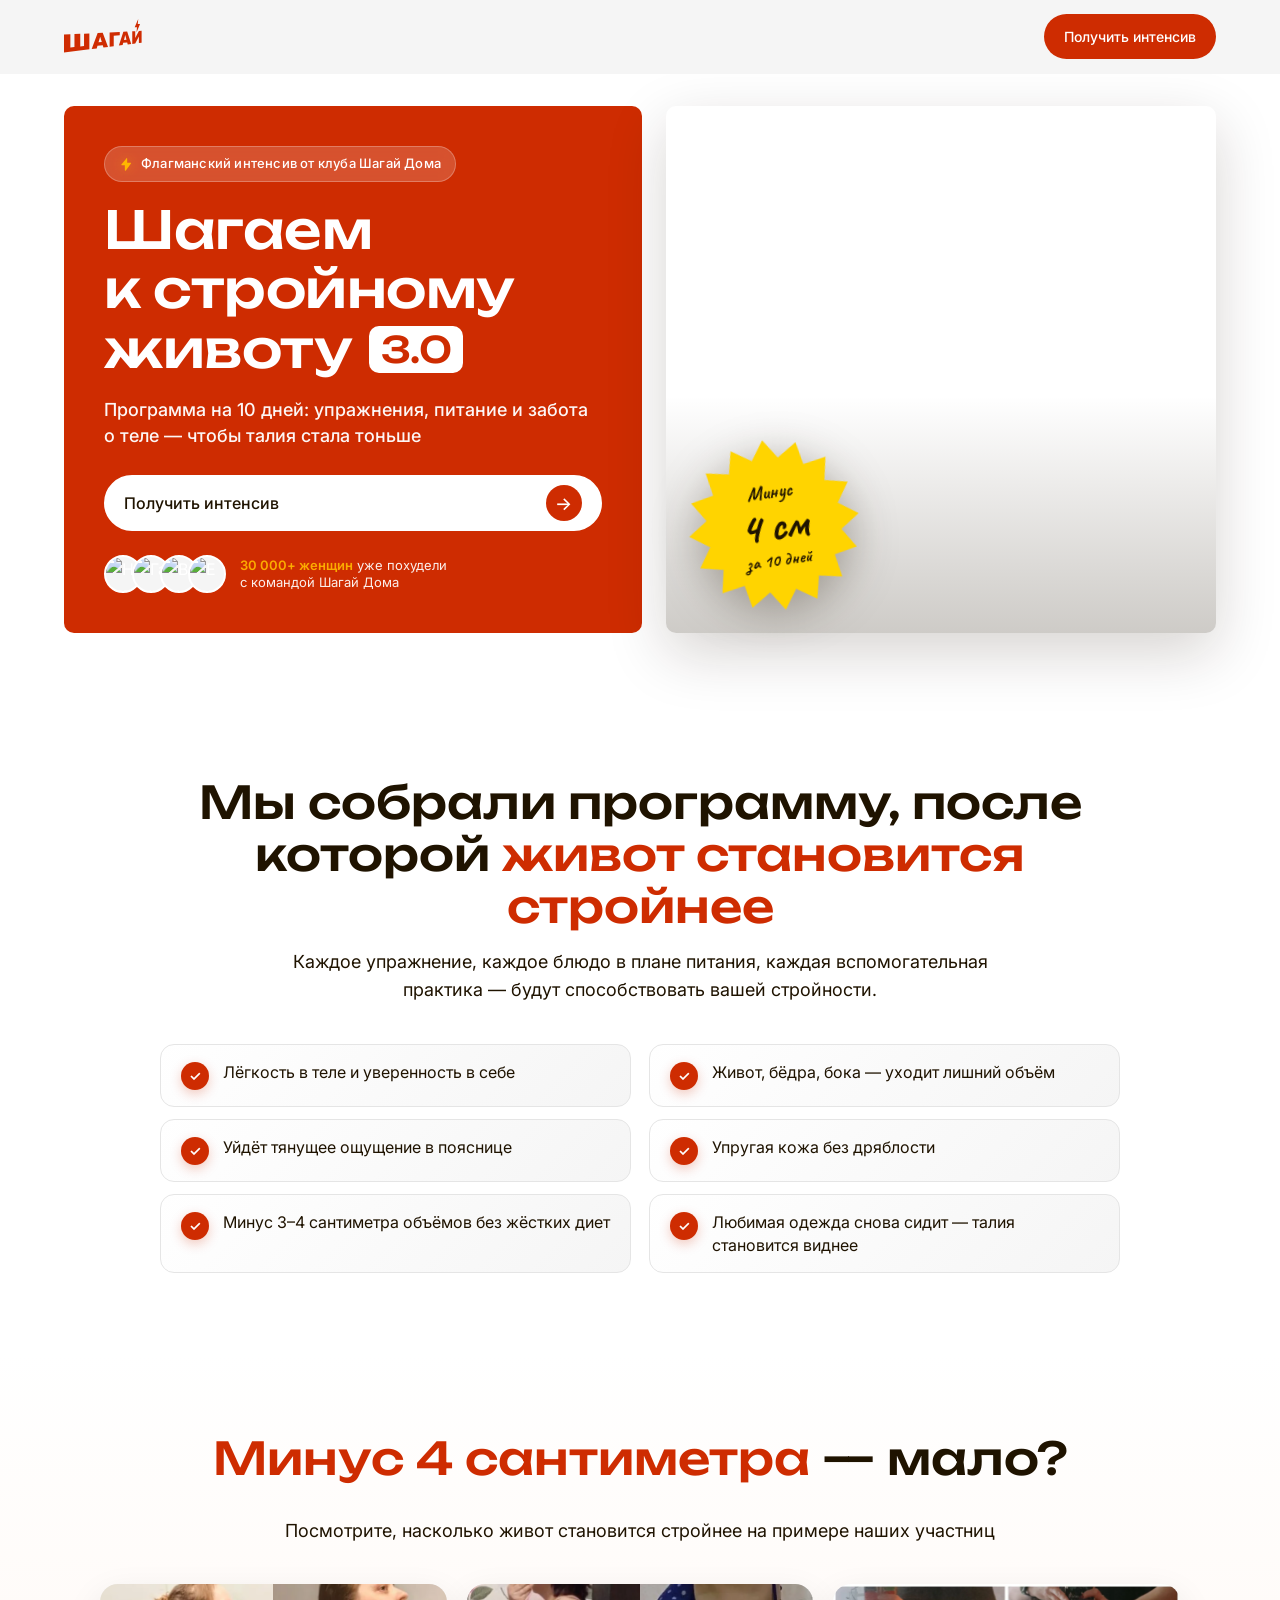
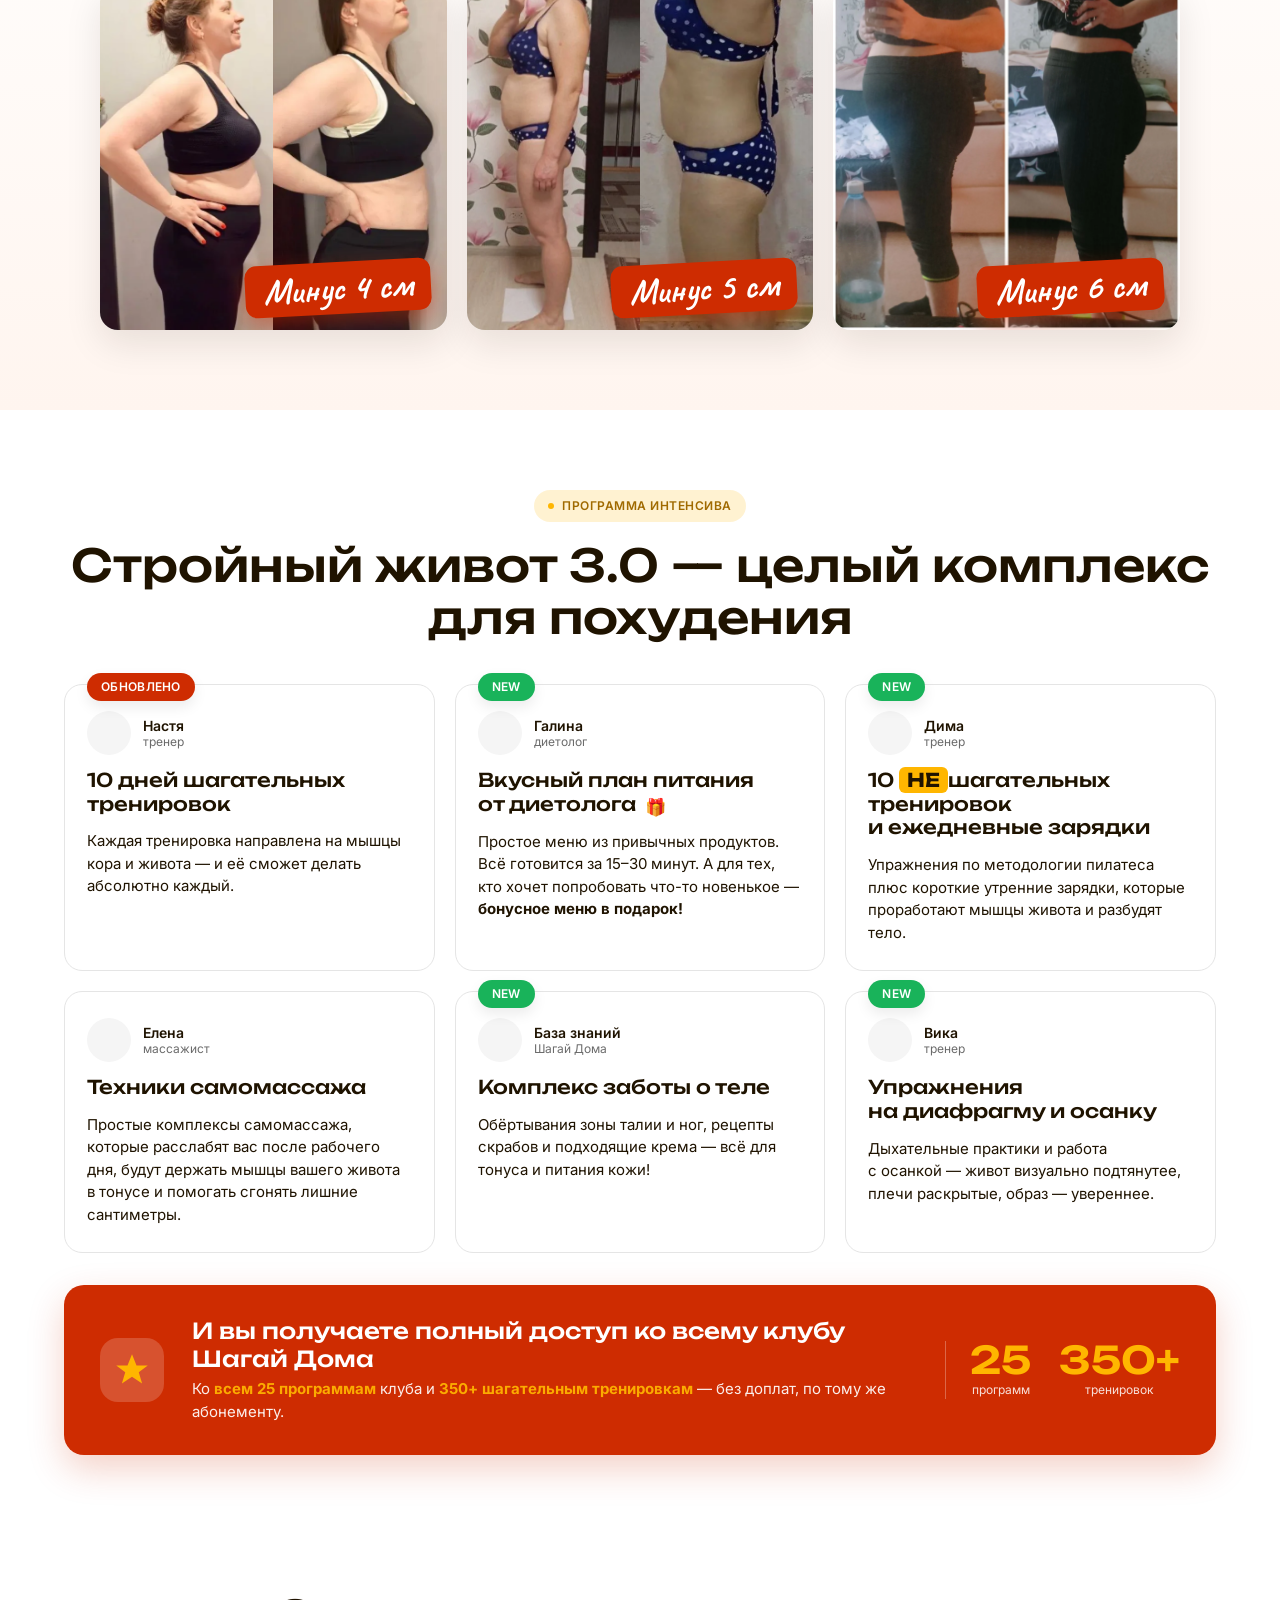
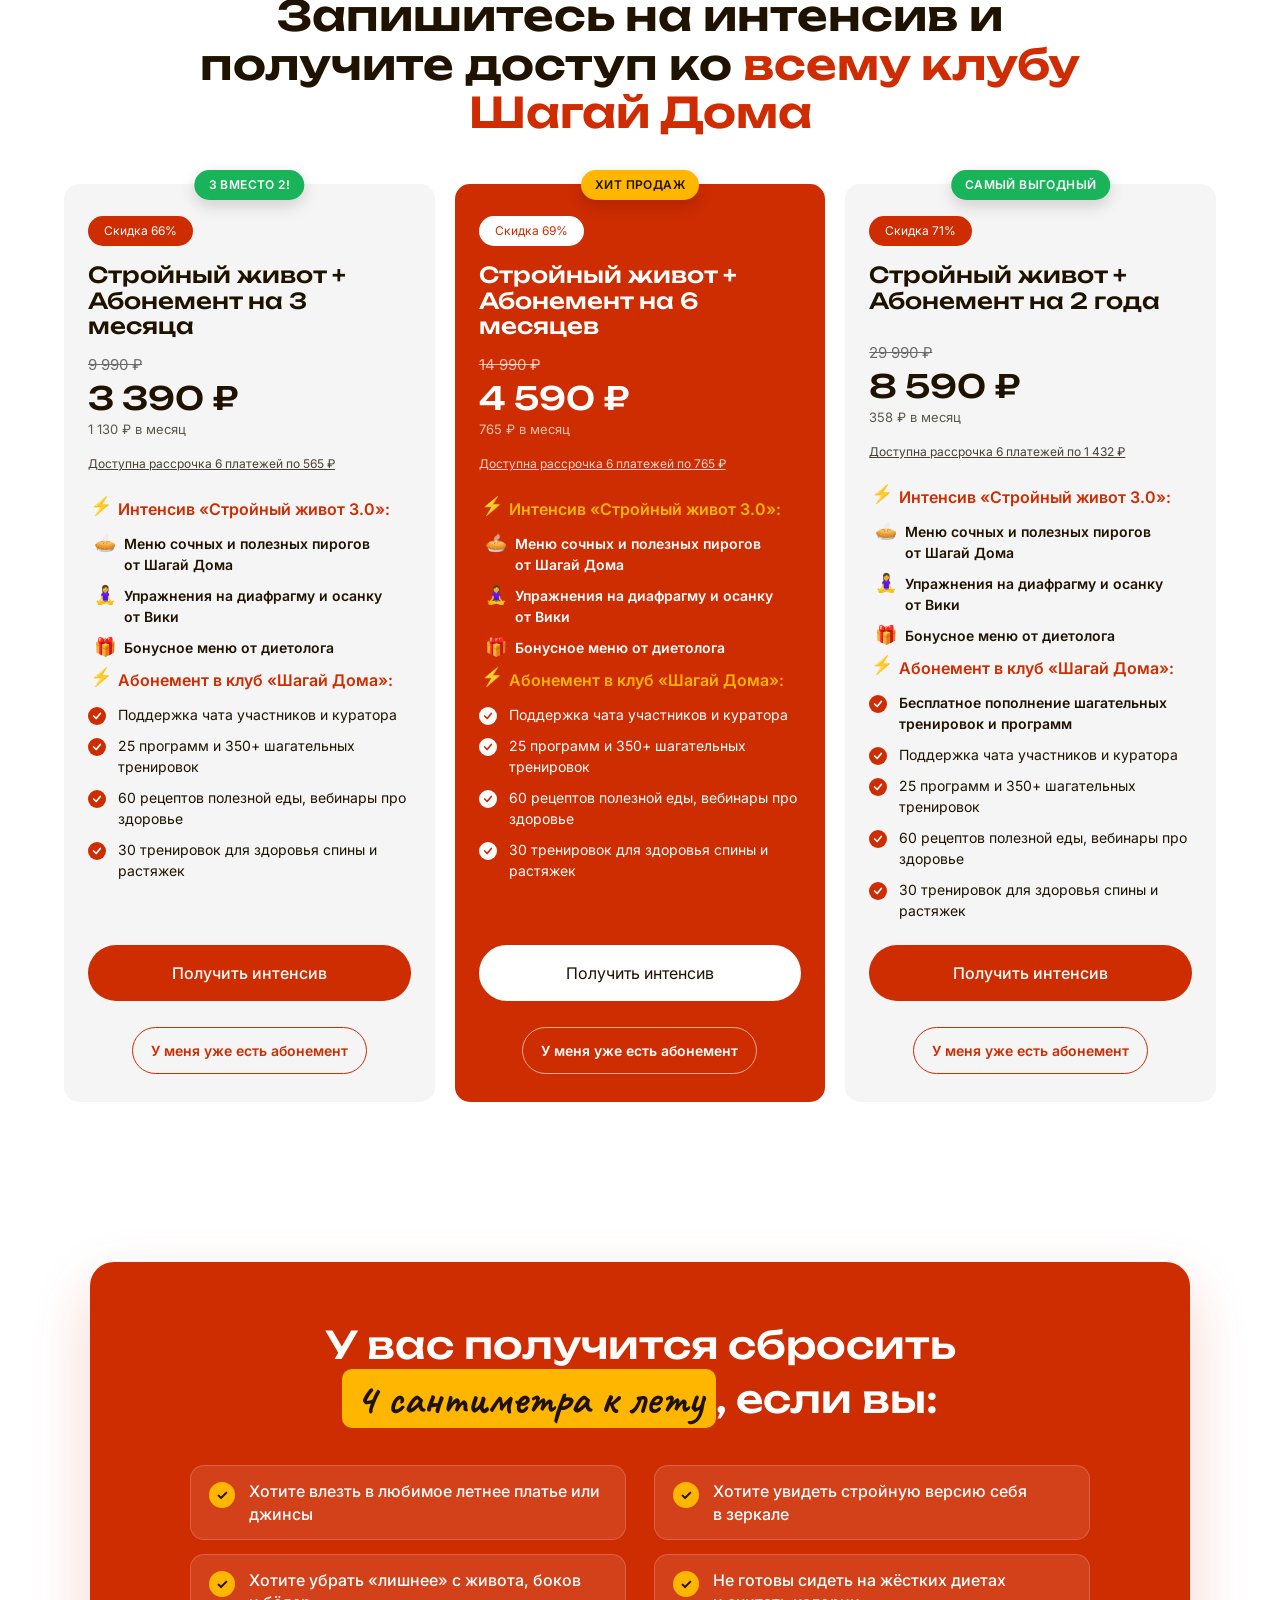
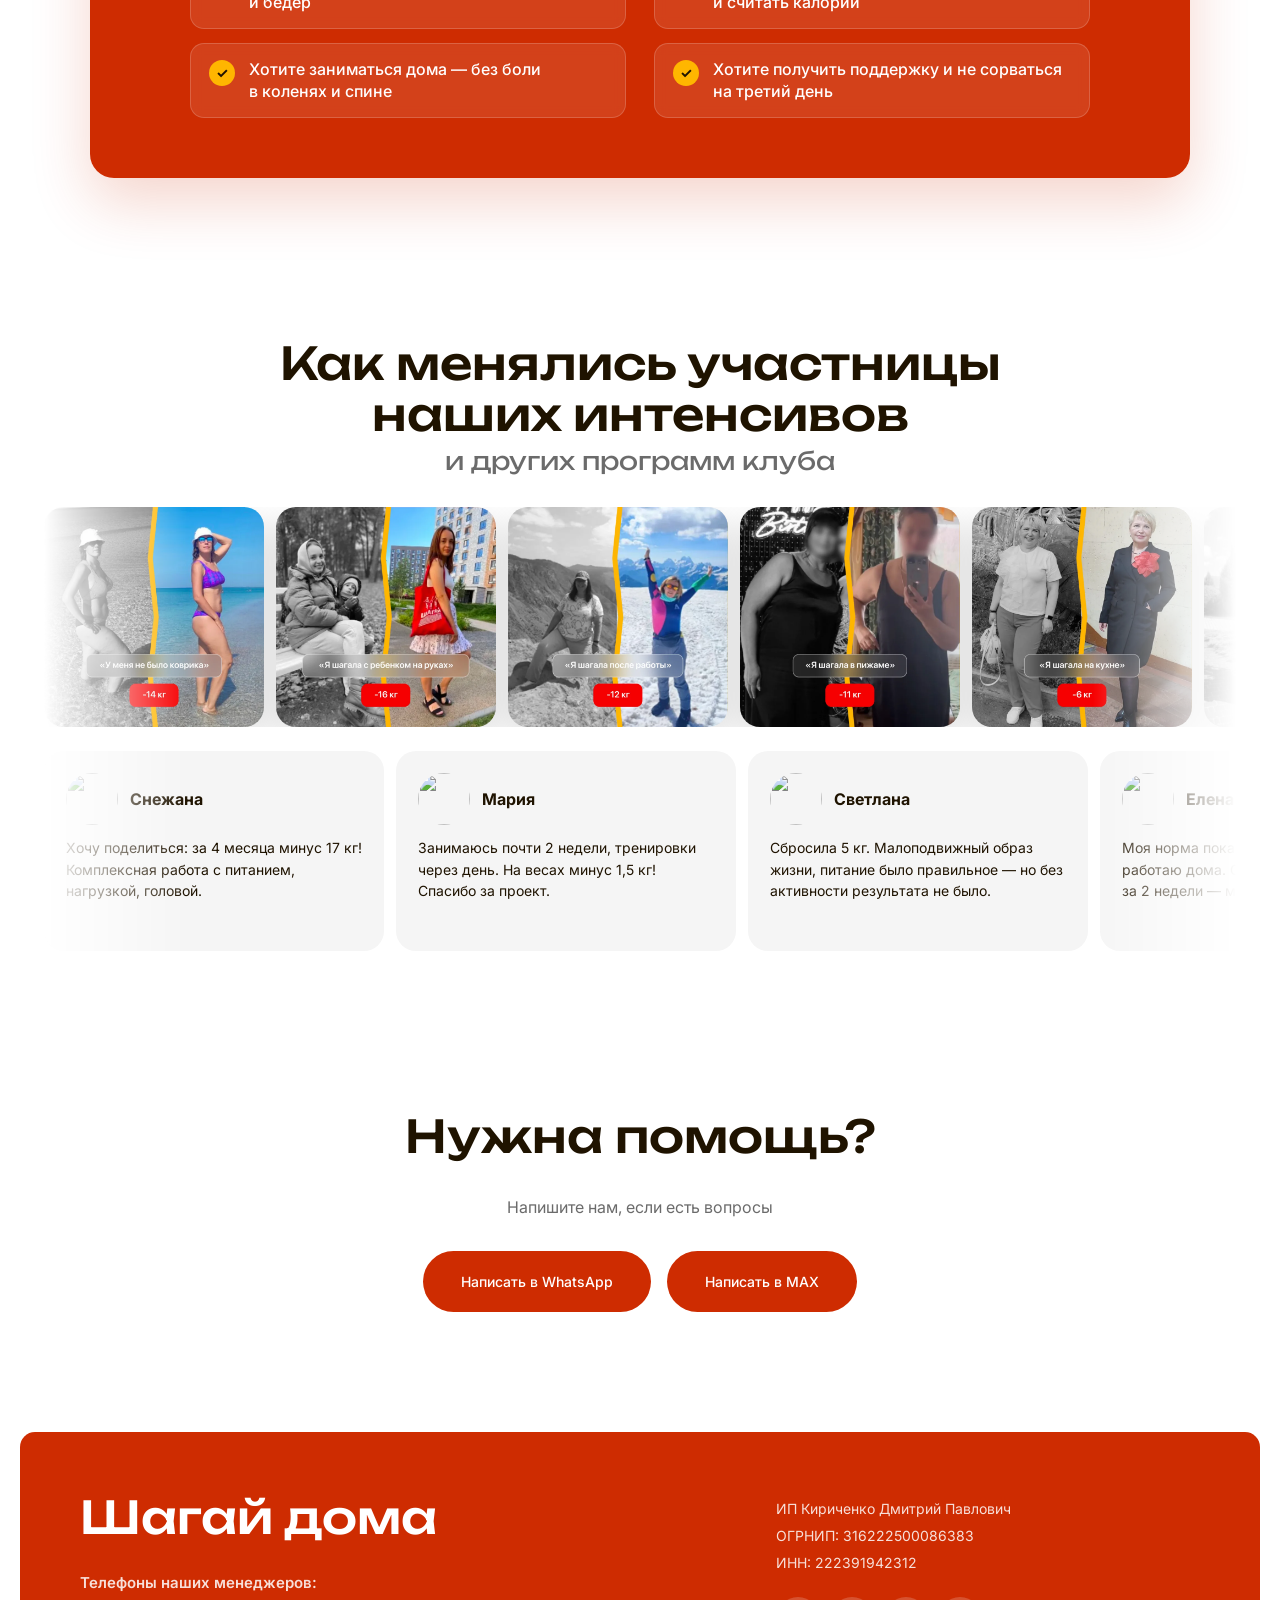
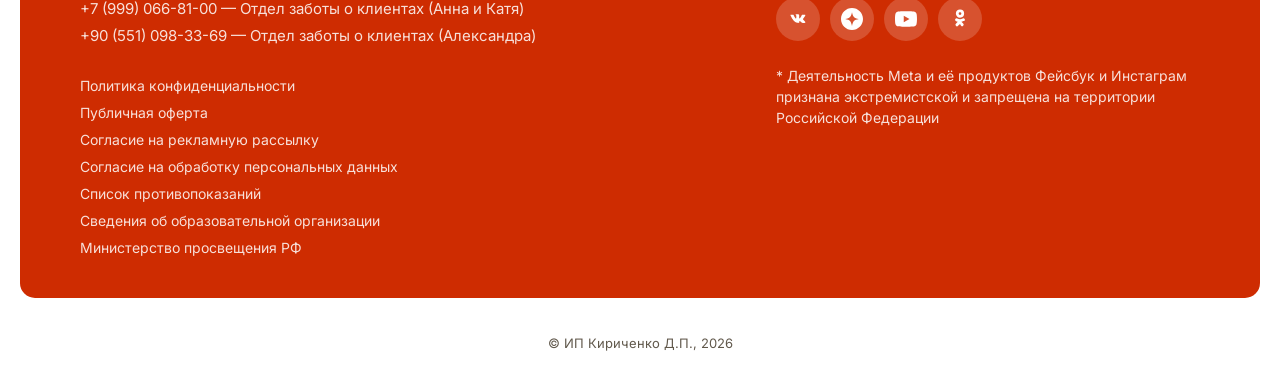
==== index.html @ 9c6ad18a "fix(hero): жёлтое нажатие — обернул hover в @media (hover: hover) На iOS Safari :hover залипал после" ====
<!DOCTYPE html>
<html lang="ru">
<head>
  <meta charset="UTF-8" />
  <meta name="viewport" content="width=device-width, initial-scale=1.0" />
  <meta name="format-detection" content="telephone=no" />

  <title>Шагаем к стройному животу 3.0 — Шагай Дома</title>
  <meta name="description" content="Стройный живот 3.0 — целый комплекс похудения от клуба Шагай Дома. Минус 4 сантиметра за 10 дней — легко!" />
  <meta property="og:type" content="website" />
  <meta property="og:url" content="https://walk-walk.ru/programs/stroyniy-zhivot-3" />
  <meta property="og:title" content="Шагаем к стройному животу 3.0 — Шагай Дома" />
  <meta property="og:description" content="Минус 4 сантиметра за 10 дней — легко! Целый комплекс упражнений, питания и заботы о теле." />
  <link rel="canonical" href="https://walk-walk.ru/programs/stroyniy-zhivot-3" />

  <link rel="icon" type="image/png" sizes="32x32" href="https://static.tildacdn.com/tild3062-6234-4366-b031-623462313965/Frame_76.png" />
  <link rel="apple-touch-icon" href="https://static.tildacdn.com/tild6330-6138-4737-b163-386235663363/Frame_76.png" />

  <link rel="preconnect" href="https://fonts.googleapis.com" />
  <link rel="preconnect" href="https://fonts.gstatic.com" crossorigin />
  <link rel="preconnect" href="https://static.tildacdn.com" crossorigin />
  <!-- Только нужные веса (было 5×2=10, стало 2+3=5) -->
  <link href="https://fonts.googleapis.com/css2?family=Unbounded:wght@500;600&family=Inter:wght@400;500;600&family=Caveat:wght@600;700&display=swap&subset=latin,cyrillic" rel="stylesheet" />

  <!-- Preload hero-картинки — попадает в первый экран, ускоряет LCP -->
  <link rel="preload" as="image" href="https://static.tildacdn.com/tild3666-3131-4131-b165-646466333162/522A7887.jpg" fetchpriority="high" />

  <link rel="stylesheet" href="styles.css?v=sj3-J" />
</head>
<body>

<!-- ============================================================ -->
<!-- HEADER (sticky)                                              -->
<!-- ============================================================ -->
<header class="header" id="header">
  <div class="container header__inner">
    <a href="/" class="header__logo" aria-label="ШАГАЙ ДОМА">
      <svg viewBox="0 0 106.01 49.13" fill="none" aria-hidden="true">
        <path d="M27.36 36.85L22.19 37.4V20.22L14.26 20.6V38.26L8.68 38.86V20.87L0 21.28V45.81L34.6 41.41V19.62L27.36 19.97V36.85Z" fill="#CF2C02"/>
        <path d="M45.94 19.08L37.8 41.01L44.66 40.14L45.69 36.55L52.88 35.73L53.87 38.97L60.11 38.17L52.84 18.75L45.94 19.08ZM47.1 31.89L49.36 24.26L51.6 31.46L47.1 31.89Z" fill="#CF2C02"/>
        <path d="M76.12 17.63L62.29 18.29V37.9L67.87 37.19V22.73L76.12 22.18V17.63Z" fill="#CF2C02"/>
        <path d="M87 34.76L91.75 34.15L86.22 17.15L81.01 17.4L74.91 36.29L80.05 35.64L80.83 32.55L86.25 31.93L87 34.76ZM81.88 28.52L83.58 21.92L85.28 28.19L81.88 28.52Z" fill="#CF2C02"/>
        <path d="M102.2 23.79V32.82L105.92 32.35V16.2L102.22 16.38L97.21 25.93V16.62L93.16 16.81V33.97L97.21 33.46L102.2 23.79Z" fill="#CF2C02"/>
        <path d="M99.07 18.22L103.82 6.75L100.67 6.76L101.32 0L96.48 11.33L99.58 11.26L99.07 18.22Z" fill="#CF2C02"/>
      </svg>
    </a>

    <div class="header__actions">
      <a href="#rates" class="btn btn--primary btn--sm">Получить интенсив</a>
    </div>
  </div>
</header>

<!-- ============================================================ -->
<!-- MOBILE / OVERLAY NAV                                         -->
<!-- ============================================================ -->
<div class="overlay-nav" id="overlayNav" aria-hidden="true">
  <button class="overlay-nav__close" id="closeNavBtn" aria-label="Закрыть меню">×</button>
  <nav class="overlay-nav__list">
    <a href="#about">Что такое интенсив</a>
    <a href="#forwhom">Для кого</a>
    <a href="#rates">Получить интенсив</a>
    <a href="#contacts">Контакты</a>
    <a href="https://walk-walk.ru/blog/" target="_blank" rel="noopener">Блог</a>
  </nav>

  <div class="overlay-nav__socials">
    <a href="https://vk.com/walk_is_love" target="_blank" rel="noopener" aria-label="VK">
      <svg viewBox="0 0 24 24" width="20" height="20" fill="currentColor" aria-hidden="true"><path d="M12.785 16.241s.288-.032.435-.193c.135-.148.13-.426.13-.426s-.018-1.298.582-1.49c.591-.188 1.35 1.254 2.155 1.808.609.42 1.072.328 1.072.328l2.155-.031s1.127-.07.593-.96c-.044-.073-.311-.659-1.604-1.864-1.354-1.262-1.172-1.058.458-3.249.993-1.334 1.39-2.149 1.266-2.498-.118-.332-.853-.244-.853-.244l-2.446.015s-.181-.025-.315.056c-.131.08-.215.265-.215.265s-.385.99-.9 1.831c-1.083 1.775-1.516 1.869-1.693 1.755-.412-.266-.31-1.075-.31-1.65 0-1.795.272-2.543-.531-2.738-.266-.064-.462-.107-1.143-.114-.874-.009-1.613.003-2.032.208-.279.136-.494.439-.363.456.162.022.529.099.724.365.252.342.243 1.113.243 1.113s.144 2.116-.337 2.378c-.331.18-.785-.187-1.751-1.852-.495-.852-.869-1.794-.869-1.794s-.072-.176-.201-.27c-.156-.114-.374-.15-.374-.15l-2.325.015s-.349.01-.477.161c-.114.135-.009.413-.009.413s1.821 4.259 3.884 6.406c1.892 1.967 4.04 1.838 4.04 1.838h.973z"/></svg>
    </a>
    <a href="https://dzen.ru/walkislove" target="_blank" rel="noopener" aria-label="Дзен">
      <svg viewBox="0 0 24 24" width="20" height="20" fill="currentColor" aria-hidden="true"><path d="M12 0C5.373 0 0 5.373 0 12s5.373 12 12 12 12-5.373 12-12S18.627 0 12 0zm0 4.5c1.244 5.376 2.124 6.256 7.5 7.5-5.376 1.244-6.256 2.124-7.5 7.5-1.244-5.376-2.124-6.256-7.5-7.5 5.376-1.244 6.256-2.124 7.5-7.5z"/></svg>
    </a>
    <a href="https://ok.ru/group/70000006886921" target="_blank" rel="noopener" aria-label="OK">
      <svg viewBox="0 0 24 24" width="20" height="20" fill="currentColor" aria-hidden="true"><path d="M12 3.6c-2.04 0-3.696 1.66-3.696 3.7 0 2.04 1.656 3.696 3.696 3.696S15.696 9.34 15.696 7.3C15.696 5.26 14.04 3.6 12 3.6zm0 5.16c-.804 0-1.464-.66-1.464-1.46 0-.804.66-1.464 1.464-1.464.804 0 1.464.66 1.464 1.464 0 .8-.66 1.46-1.464 1.46zm5.236 5.04c-.276-.564-.984-1.036-2.072-.16-1.476 1.176-3.852 1.176-3.852 1.176s-2.376 0-3.852-1.176c-1.088-.876-1.796-.404-2.072.16-.48.984.09 1.452.708 1.984.528.456 2.508 1.224 4.36 1.392l-1.548 1.548c-.612.612-.224 1.572.604 1.572.512 0 1.024-.512 1.024-.512l1.776-1.776 1.776 1.776s.512.512 1.024.512c.828 0 1.216-.96.604-1.572l-1.548-1.548c1.852-.168 3.832-.936 4.36-1.392.618-.532 1.188-1 .708-1.984z"/></svg>
    </a>
    <a href="https://wa.me/905510983369" target="_blank" rel="noopener" aria-label="WhatsApp">
      <svg viewBox="0 0 24 24" width="20" height="20" fill="currentColor" aria-hidden="true"><path d="M17.472 14.382c-.297-.149-1.758-.867-2.03-.967-.273-.099-.471-.148-.67.15-.197.297-.767.966-.94 1.164-.173.199-.347.223-.644.075-.297-.15-1.255-.463-2.39-1.475-.883-.788-1.48-1.761-1.653-2.059-.173-.297-.018-.458.13-.606.134-.133.298-.347.446-.52.149-.174.198-.298.298-.497.099-.198.05-.371-.025-.52-.075-.149-.669-1.612-.916-2.207-.242-.579-.487-.5-.669-.51-.173-.008-.371-.01-.57-.01-.198 0-.52.074-.792.372-.272.297-1.04 1.016-1.04 2.479 0 1.462 1.065 2.875 1.213 3.074.149.198 2.096 3.2 5.077 4.487.709.306 1.262.489 1.694.625.712.227 1.36.195 1.871.118.571-.085 1.758-.719 2.006-1.413.248-.694.248-1.289.173-1.413-.074-.124-.272-.198-.57-.347m-5.421 7.403h-.004a9.87 9.87 0 0 1-5.031-1.378l-.361-.214-3.741.982.998-3.648-.235-.374a9.86 9.86 0 0 1-1.51-5.26c.001-5.45 4.436-9.884 9.888-9.884 2.64 0 5.122 1.03 6.988 2.898a9.825 9.825 0 0 1 2.893 6.994c-.003 5.45-4.437 9.884-9.885 9.884m8.413-18.297A11.815 11.815 0 0 0 12.05 0C5.495 0 .16 5.335.157 11.892c0 2.096.547 4.142 1.588 5.945L.057 24l6.305-1.654a11.882 11.882 0 0 0 5.683 1.448h.005c6.554 0 11.89-5.335 11.893-11.893a11.821 11.821 0 0 0-3.48-8.413z"/></svg>
    </a>
  </div>

  <div class="overlay-nav__cta">
    <a href="#rates" class="btn btn--white btn--block">Получить интенсив</a>
  </div>
</div>
<div class="overlay-nav__backdrop" id="overlayBackdrop"></div>

<!-- ============================================================ -->
<!-- 1. ГЛАВНАЯ / HERO                                            -->
<!-- ============================================================ -->
<section class="hero" id="top">
  <div class="container">
    <div class="hero__grid">
      <div class="hero__card">
        <div class="hero__chip">
          <svg class="hero__chip-bolt" viewBox="0 0 24 24" width="14" height="14" fill="currentColor" aria-hidden="true">
            <path d="M13 2L4.09 12.97c-.39.48-.05 1.18.58 1.18H10v8.32c0 .94 1.2 1.34 1.77.59L20.5 11.09c.36-.47.03-1.15-.57-1.15H14V2.68C14 1.74 12.78 1.34 12.21 2.09L13 2z"/>
          </svg>
          Флагманский интенсив от&nbsp;клуба Шагай Дома
        </div>

        <h1 class="hero__title">Шагаем к&nbsp;стройному животу <span class="hero__title-accent">3.0</span></h1>

        <p class="hero__lead">Программа на&nbsp;10&nbsp;дней: упражнения, питание и&nbsp;забота о&nbsp;теле — чтобы талия стала тоньше</p>

        <a href="#rates" class="btn btn--white btn--lg btn--block hero__cta">
          <span>Получить интенсив</span>
          <span class="hero__cta-arrow">→</span>
        </a>

        <div class="hero__social-proof">
          <div class="hero__avatars">
            <img src="https://static.tildacdn.com/tild3761-3533-4038-a635-633839303666/photo_2.jpg" alt="Настя" />
            <img src="https://static.tildacdn.com/tild3835-3161-4263-b934-363437656239/photo_2024-04-08_201.jpeg" alt="Галина" />
            <img src="https://static.tildacdn.com/tild6264-6363-4734-b762-373265613539/vika.jpg" alt="Вика" />
            <img src="https://static.tildacdn.com/tild6662-3164-4936-b730-373766376132/_-fotor-bg-remover-2.png" alt="Елена" />
          </div>
          <div class="hero__social-text">
            <strong>30&nbsp;000+ женщин</strong> уже похудели<br/>с&nbsp;командой Шагай Дома
          </div>
        </div>
      </div>

      <div class="hero__image-wrap">
        <div class="hero__image" style="background-image:url('https://static.tildacdn.com/tild3666-3131-4131-b165-646466333162/522A7887.jpg');"></div>
        <div class="hero__star" aria-label="Минус 4 сантиметра за 10 дней">
          <svg class="hero__star-shape" viewBox="0 0 200 200" aria-hidden="true">
            <polygon points="100,5 114.6,26.4 136.4,12.2 141.7,37.6 167.2,32.8 162.4,58.3 187.8,63.6 173.6,85.4 195,100 173.6,114.6 187.8,136.4 162.4,141.7 167.2,167.2 141.7,162.4 136.4,187.8 114.6,173.6 100,195 85.4,173.6 63.6,187.8 58.3,162.4 32.8,167.2 37.6,141.7 12.2,136.4 26.4,114.6 5,100 26.4,85.4 12.2,63.6 37.6,58.3 32.8,32.8 58.3,37.6 63.6,12.2 85.4,26.4" fill="#FFD400"/>
          </svg>
          <div class="hero__star-text">
            <span class="hero__star-line1">Минус</span>
            <span class="hero__star-line2">4&nbsp;см</span>
            <span class="hero__star-line3">за&nbsp;10&nbsp;дней</span>
          </div>
        </div>
      </div>
    </div>
  </div>
</section>

<!-- ============================================================ -->
<!-- ============================================================ -->
<!-- 2. ПРОГРАММА                                                 -->
<!-- ============================================================ -->
<section class="section program" id="about">
  <div class="container">
    <div class="program__head">
<h2 class="section__title program__title">
        Мы собрали программу, после которой <span class="program__title-mark">живот становится стройнее</span>
      </h2>
      <p class="program__lead">
        Каждое упражнение, каждое блюдо в&nbsp;плане питания, каждая вспомогательная практика&nbsp;— будут способствовать вашей стройности.
      </p>
    </div>

    <ul class="program__benefits">
      <li><span class="program__bullet">✓</span><span>Лёгкость в&nbsp;теле и&nbsp;уверенность в&nbsp;себе</span></li>
      <li><span class="program__bullet">✓</span><span>Живот, бёдра, бока&nbsp;— уходит лишний объём</span></li>
      <li><span class="program__bullet">✓</span><span>Уйдёт тянущее ощущение в&nbsp;пояснице</span></li>
      <li><span class="program__bullet">✓</span><span>Упругая кожа без&nbsp;дряблости</span></li>
      <li><span class="program__bullet">✓</span><span>Минус 3–4&nbsp;сантиметра объёмов без&nbsp;жёстких диет</span></li>
      <li><span class="program__bullet">✓</span><span>Любимая одежда снова сидит&nbsp;— талия становится виднее</span></li>
    </ul>
  </div>
</section>

<!-- ============================================================ -->
<!-- ============================================================ -->
<!-- 3. «ДУМАЕТЕ, 4 СМ — ЭТО МАЛО?» — фото-доказательство        -->
<!-- ============================================================ -->
<section class="section proof" id="proof">
  <div class="container">
    <div class="proof__head">
      <h2 class="section__title"><span class="proof__title-mark">Минус 4&nbsp;сантиметра</span> — мало?</h2>
      <p class="proof__lead">Посмотрите, насколько живот становится стройнее на&nbsp;примере наших участниц</p>
    </div>

    <div class="proof__grid">
      <figure class="proof-tile proof-tile--split">
        <div class="proof-tile__halves">
          <div class="proof-tile__half proof-tile__half--c2b" aria-label="До"></div>
          <div class="proof-tile__half proof-tile__half--c2a" aria-label="После"></div>
        </div>
        <figcaption class="proof-tile__caption">Минус 4&nbsp;см</figcaption>
      </figure>
      <figure class="proof-tile proof-tile--split">
        <div class="proof-tile__halves">
          <div class="proof-tile__half proof-tile__half--c3b" aria-label="До"></div>
          <div class="proof-tile__half proof-tile__half--c3a" aria-label="После"></div>
        </div>
        <figcaption class="proof-tile__caption">Минус 5&nbsp;см</figcaption>
      </figure>
      <figure class="proof-tile">
        <img src="assets/proof/case-1.webp" alt="Результат участницы — до и после" loading="lazy" />
        <figcaption class="proof-tile__caption">Минус 6&nbsp;см</figcaption>
      </figure>
    </div>
  </div>
</section>

<!-- ============================================================ -->
<!-- 4. ПРОГРАММА — 5 карточек с экспертами — ЦЕЛЫЙ КОМПЛЕКС ПОХУДЕНИЯ            -->
<!-- ============================================================ -->
<section class="section complex" id="complex">
  <div class="container">
    <div class="program__head">
      <div class="program__eyebrow">
        <span class="program__eyebrow-dot"></span>Программа интенсива
      </div>
      <h2 class="section__title">Стройный живот 3.0&nbsp;— целый комплекс для&nbsp;похудения</h2>
    </div>

    <div class="complex__cards">
      <!-- 1. 10 дней тренировок (Обновлено) -->
      <article class="complex-card">
        <span class="complex-card__badge complex-card__badge--days">Обновлено</span>
        <div class="complex-card__expert">
          <div class="complex-card__avatar" style="background-image:url('https://static.tildacdn.com/tild3761-3533-4038-a635-633839303666/photo_2.jpg'); background-color:#f5f5f5;"></div>
          <div class="complex-card__expert-info">
            <strong>Настя</strong>
            <span>тренер</span>
          </div>
        </div>
        <h3>10 дней шагательных тренировок</h3>
        <p>Каждая тренировка направлена на&nbsp;мышцы кора и&nbsp;живота&nbsp;— и&nbsp;её сможет делать абсолютно каждый.</p>
      </article>

      <!-- 2. Питание (NEW + бонус) -->
      <article class="complex-card">
        <span class="complex-card__badge complex-card__badge--new">NEW</span>
        <div class="complex-card__expert">
          <div class="complex-card__avatar" style="background-image:url('https://static.tildacdn.com/tild3835-3161-4263-b934-363437656239/photo_2024-04-08_201.jpeg'); background-color:#f5f5f5;"></div>
          <div class="complex-card__expert-info">
            <strong>Галина</strong>
            <span>диетолог</span>
          </div>
        </div>
        <h3>Вкусный план питания от&nbsp;диетолога <span class="complex-card__gift">🎁</span></h3>
        <p>Простое меню из&nbsp;привычных продуктов. Всё готовится за&nbsp;15–30&nbsp;минут. А&nbsp;для тех, кто хочет попробовать что-то новенькое&nbsp;— <strong>бонусное меню в&nbsp;подарок!</strong></p>
      </article>

      <!-- 3. 10 НЕшагательных тренировок + зарядки -->
      <article class="complex-card">
        <span class="complex-card__badge complex-card__badge--new">NEW</span>
        <div class="complex-card__expert">
          <div class="complex-card__avatar" style="background-image:url('https://static.tildacdn.com/tild6237-3661-4237-b236-396465636466/IMG_3893_1.jpg'); background-color:#f5f5f5;"></div>
          <div class="complex-card__expert-info">
            <strong>Дима</strong>
            <span>тренер</span>
          </div>
        </div>
        <h3>10 <mark class="complex-card__hl">НЕ</mark>шагательных тренировок и&nbsp;ежедневные&nbsp;зарядки</h3>
        <p>Упражнения по&nbsp;методологии пилатеса плюс короткие утренние зарядки, которые проработают мышцы живота и&nbsp;разбудят тело.</p>
      </article>

      <!-- 4. Самомассаж -->
      <article class="complex-card">
        <div class="complex-card__expert">
          <div class="complex-card__avatar" style="background-image:url('https://static.tildacdn.com/tild6662-3164-4936-b730-373766376132/_-fotor-bg-remover-2.png'); background-color:#f5f5f5;"></div>
          <div class="complex-card__expert-info">
            <strong>Елена</strong>
            <span>массажист</span>
          </div>
        </div>
        <h3>Техники самомассажа</h3>
        <p>Простые комплексы самомассажа, которые расслабят вас после рабочего дня, будут держать мышцы вашего живота в&nbsp;тонусе и&nbsp;помогать сгонять лишние сантиметры.</p>
      </article>

      <!-- 5. Забота о теле (NEW) -->
      <article class="complex-card">
        <span class="complex-card__badge complex-card__badge--new">NEW</span>
        <div class="complex-card__expert complex-card__expert--multi">
          <div class="complex-card__avatar" style="background-image:url('https://static.tildacdn.com/tild3164-6335-4462-a235-313163666632/522A7273.jpg'); background-color:#f5f5f5;"></div>
          <div class="complex-card__expert-info">
            <strong>База знаний</strong>
            <span>Шагай Дома</span>
          </div>
        </div>
        <h3>Комплекс заботы о&nbsp;теле</h3>
        <p>Обёртывания зоны талии и&nbsp;ног, рецепты скрабов и&nbsp;подходящие крема&nbsp;— всё для тонуса и&nbsp;питания кожи!</p>
      </article>

      <!-- 6. Вика — диафрагма и осанка (NEW) -->
      <article class="complex-card">
        <span class="complex-card__badge complex-card__badge--new">NEW</span>
        <div class="complex-card__expert">
          <div class="complex-card__avatar" style="background-image:url('https://static.tildacdn.com/tild6264-6363-4734-b762-373265613539/vika.jpg'); background-color:#f5f5f5;"></div>
          <div class="complex-card__expert-info">
            <strong>Вика</strong>
            <span>тренер</span>
          </div>
        </div>
        <h3>Упражнения на&nbsp;диафрагму и&nbsp;осанку</h3>
        <p>Дыхательные практики и&nbsp;работа с&nbsp;осанкой&nbsp;— живот визуально подтянутее, плечи раскрытые, образ&nbsp;— увереннее.</p>
      </article>
    </div>

    <!-- Плашка-бонус: доступ к клубу -->
    <div class="updates__bonus">
      <div class="updates__bonus-icon" aria-hidden="true">
        <svg viewBox="0 0 32 32" width="36" height="36" fill="none">
          <path d="M16 2L20 12L30 12L22 18L25 28L16 22L7 28L10 18L2 12L12 12L16 2Z" fill="currentColor"/>
        </svg>
      </div>
      <div class="updates__bonus-text">
        <h3>И вы получаете полный доступ ко всему клубу Шагай Дома</h3>
        <p>Ко <strong>всем 25 программам</strong> клуба и <strong>350+ шагательным тренировкам</strong> — без доплат, по тому же абонементу.</p>
      </div>
      <div class="updates__bonus-stats">
        <div><strong>25</strong><span>программ</span></div>
        <div><strong>350+</strong><span>тренировок</span></div>
      </div>
    </div>
  </div>
</section>

<!-- 5. ЗАПИШИСЬ НА ТАБАТУ 2.0 (ПРАЙС)                            -->
<!-- ============================================================ -->
<section class="rates-banner">
  <div class="container">
    <h2>Запишитесь на интенсив и получите доступ ко <span class="accent">всему клубу Шагай Дома</span></h2>
  </div>
</section>

<section class="section rates" id="rates">
  <div class="container">
    <div class="rates__grid">

      <article class="rate-card">
        <span class="rate-card__badge-top rate-card__badge-top--bonus">3&nbsp;вместо&nbsp;2!</span>
        <span class="rate-card__discount">Скидка 66%</span>
        <h3 class="rate-card__title">Стройный живот + Абонемент на 3 месяца</h3>
        <div class="rate-card__price">
          <span class="rate-card__old">9 990 ₽</span>
          <span class="rate-card__new">3 390 ₽</span>
          <span class="rate-card__monthly">1 130 ₽ в месяц</span>
        </div>
        <a href="#popup-installment" class="rate-card__installment" data-popup>Доступна рассрочка 6 платежей по 565 ₽</a>
        <ul class="rate-card__features">
          <li class="rate-card__features-hero"><strong>Интенсив «Стройный живот 3.0»:</strong></li>
          <li class="rate-card__features-bright"><span class="rate-card__bullet-emoji">🥧</span>Меню сочных и&nbsp;полезных пирогов от&nbsp;Шагай Дома</li>
          <li class="rate-card__features-bright"><span class="rate-card__bullet-emoji">🧘‍♀️</span>Упражнения на&nbsp;диафрагму и&nbsp;осанку от&nbsp;Вики</li>
          <li class="rate-card__features-bright"><span class="rate-card__bullet-emoji">🎁</span>Бонусное меню от&nbsp;диетолога</li>
          <li class="rate-card__features-hero"><strong>Абонемент в&nbsp;клуб «Шагай Дома»:</strong></li>
          <li>Поддержка чата участников и куратора</li>
          <li>25 программ и 350+ шагательных тренировок</li>
          <li>60 рецептов полезной еды, вебинары про здоровье</li>
          <li>30 тренировок для здоровья спины и растяжек</li>
        </ul>
        <button type="button" class="btn btn--primary btn--block" data-popup="popup-buy-3m">Получить интенсив</button>
        <a href="https://my.walk-walk.ru/thinbelly" class="rate-card__alt-link" target="_blank" rel="noopener">У меня уже есть абонемент</a>
      </article>

      <article class="rate-card rate-card--featured">
        <span class="rate-card__badge-top">Хит продаж</span>
        <span class="rate-card__discount">Скидка 69%</span>
        <h3 class="rate-card__title">Стройный живот + Абонемент на 6 месяцев</h3>
        <div class="rate-card__price">
          <span class="rate-card__old">14 990 ₽</span>
          <span class="rate-card__new">4 590 ₽</span>
          <span class="rate-card__monthly">765 ₽ в месяц</span>
        </div>
        <a href="#popup-installment" class="rate-card__installment" data-popup>Доступна рассрочка 6 платежей по 765 ₽</a>
        <ul class="rate-card__features">
          <li class="rate-card__features-hero"><strong>Интенсив «Стройный живот 3.0»:</strong></li>
          <li class="rate-card__features-bright"><span class="rate-card__bullet-emoji">🥧</span>Меню сочных и&nbsp;полезных пирогов от&nbsp;Шагай Дома</li>
          <li class="rate-card__features-bright"><span class="rate-card__bullet-emoji">🧘‍♀️</span>Упражнения на&nbsp;диафрагму и&nbsp;осанку от&nbsp;Вики</li>
          <li class="rate-card__features-bright"><span class="rate-card__bullet-emoji">🎁</span>Бонусное меню от&nbsp;диетолога</li>
          <li class="rate-card__features-hero"><strong>Абонемент в&nbsp;клуб «Шагай Дома»:</strong></li>
          <li>Поддержка чата участников и куратора</li>
          <li>25 программ и 350+ шагательных тренировок</li>
          <li>60 рецептов полезной еды, вебинары про здоровье</li>
          <li>30 тренировок для здоровья спины и растяжек</li>
        </ul>
        <button type="button" class="btn btn--white btn--block" data-popup="popup-buy-6m">Получить интенсив</button>
        <a href="https://my.walk-walk.ru/thinbelly" class="rate-card__alt-link rate-card__alt-link--on-red" target="_blank" rel="noopener">У меня уже есть абонемент</a>
      </article>

      <article class="rate-card">
        <span class="rate-card__badge-top rate-card__badge-top--best">Самый выгодный</span>
        <span class="rate-card__discount">Скидка 71%</span>
        <h3 class="rate-card__title">Стройный живот + Абонемент на 2 года</h3>
        <div class="rate-card__price">
          <span class="rate-card__old">29 990 ₽</span>
          <span class="rate-card__new">8 590 ₽</span>
          <span class="rate-card__monthly">358 ₽ в месяц</span>
        </div>
        <a href="#popup-installment" class="rate-card__installment" data-popup>Доступна рассрочка 6 платежей по 1 432 ₽</a>
        <ul class="rate-card__features">
          <li class="rate-card__features-hero"><strong>Интенсив «Стройный живот 3.0»:</strong></li>
          <li class="rate-card__features-bright"><span class="rate-card__bullet-emoji">🥧</span>Меню сочных и&nbsp;полезных пирогов от&nbsp;Шагай Дома</li>
          <li class="rate-card__features-bright"><span class="rate-card__bullet-emoji">🧘‍♀️</span>Упражнения на&nbsp;диафрагму и&nbsp;осанку от&nbsp;Вики</li>
          <li class="rate-card__features-bright"><span class="rate-card__bullet-emoji">🎁</span>Бонусное меню от&nbsp;диетолога</li>
          <li class="rate-card__features-hero"><strong>Абонемент в&nbsp;клуб «Шагай Дома»:</strong></li>
          <li><em>Бесплатное пополнение шагательных тренировок и программ</em></li>
          <li>Поддержка чата участников и куратора</li>
          <li>25 программ и 350+ шагательных тренировок</li>
          <li>60 рецептов полезной еды, вебинары про здоровье</li>
          <li>30 тренировок для здоровья спины и растяжек</li>
        </ul>
        <button type="button" class="btn btn--primary btn--block" data-popup="popup-buy-2y">Получить интенсив</button>
        <a href="https://my.walk-walk.ru/thinbelly" class="rate-card__alt-link" target="_blank" rel="noopener">У меня уже есть абонемент</a>
      </article>

    </div>
  </div>
</section>

<!-- ============================================================ -->
<!-- 6. ДЛЯ КОГО — красный блок                                   -->
<!-- ============================================================ -->
<section class="section forwhom forwhom--red" id="forwhom">
  <div class="container">
    <div class="forwhom__card-big">
      <div class="forwhom__head">
        <h2 class="forwhom__h2">У&nbsp;вас получится сбросить <span class="forwhom__h2-accent">4&nbsp;сантиметра к&nbsp;лету</span>, если&nbsp;вы:</h2>
      </div>

      <ul class="forwhom__list">
        <li><span class="forwhom__check">✓</span><span>Хотите влезть в&nbsp;любимое летнее платье или джинсы</span></li>
        <li><span class="forwhom__check">✓</span><span>Хотите увидеть стройную версию себя в&nbsp;зеркале</span></li>
        <li><span class="forwhom__check">✓</span><span>Хотите убрать &laquo;лишнее&raquo; с&nbsp;живота, боков и&nbsp;бёдер</span></li>
        <li><span class="forwhom__check">✓</span><span>Не&nbsp;готовы сидеть на&nbsp;жёстких диетах и&nbsp;считать калории</span></li>
        <li><span class="forwhom__check">✓</span><span>Хотите заниматься дома&nbsp;— без боли в&nbsp;коленях и&nbsp;спине</span></li>
        <li><span class="forwhom__check">✓</span><span>Хотите получить поддержку и&nbsp;не&nbsp;сорваться на&nbsp;третий день</span></li>
      </ul>
    </div>
  </div>
</section>

<!-- ============================================================ -->
<!-- 7. КЕЙСЫ + ОТЗЫВЫ (marquee)                                 -->
<!-- ============================================================ -->
<section class="section cases" id="cases">
  <div class="container">
    <h2 class="section__title">Как менялись участницы наших&nbsp;интенсивов <br/><span class="section__title-sub">и&nbsp;других программ клуба</span></h2>

    <!-- Лента кейсов: бесконечный автоскролл влево (pause-on-hover).
         Дублируем содержимое 2 раза для бесшовной петли. -->
    <div class="marquee marquee--cases" aria-label="Фото участниц до/после">
      <div class="marquee__track">
        <a class="case-tile" href="assets/cases/case-1.webp" target="_blank"><img src="assets/cases/case-1.webp" alt="Кейс 1" loading="lazy" /></a>
        <a class="case-tile" href="assets/cases/case-2.webp" target="_blank"><img src="assets/cases/case-2.webp" alt="Кейс 2" loading="lazy" /></a>
        <a class="case-tile" href="assets/cases/case-3.webp" target="_blank"><img src="assets/cases/case-3.webp" alt="Кейс 3" loading="lazy" /></a>
        <a class="case-tile" href="assets/cases/case-4.webp" target="_blank"><img src="assets/cases/case-4.webp" alt="Кейс 4" loading="lazy" /></a>
        <a class="case-tile" href="assets/cases/case-5.webp" target="_blank"><img src="assets/cases/case-5.webp" alt="Кейс 5" loading="lazy" /></a>
        <a class="case-tile" href="assets/cases/case-6.webp" target="_blank"><img src="assets/cases/case-6.webp" alt="Кейс 6" loading="lazy" /></a>
        <a class="case-tile" href="assets/cases/case-7.webp" target="_blank"><img src="assets/cases/case-7.webp" alt="Кейс 7" loading="lazy" /></a>
        <a class="case-tile" href="assets/cases/case-8.webp" target="_blank"><img src="assets/cases/case-8.webp" alt="Кейс 8" loading="lazy" /></a>
        <a class="case-tile" href="assets/cases/case-9.webp" target="_blank"><img src="assets/cases/case-9.webp" alt="Кейс 9" loading="lazy" /></a>
        <a class="case-tile" href="assets/cases/case-10.webp" target="_blank"><img src="assets/cases/case-10.webp" alt="Кейс 10" loading="lazy" /></a>
        <!-- Дубль для бесшовной петли -->
        <a class="case-tile" href="assets/cases/case-1.webp" target="_blank" aria-hidden="true"><img src="assets/cases/case-1.webp" alt="" loading="lazy" /></a>
        <a class="case-tile" href="assets/cases/case-2.webp" target="_blank" aria-hidden="true"><img src="assets/cases/case-2.webp" alt="" loading="lazy" /></a>
        <a class="case-tile" href="assets/cases/case-3.webp" target="_blank" aria-hidden="true"><img src="assets/cases/case-3.webp" alt="" loading="lazy" /></a>
        <a class="case-tile" href="assets/cases/case-4.webp" target="_blank" aria-hidden="true"><img src="assets/cases/case-4.webp" alt="" loading="lazy" /></a>
        <a class="case-tile" href="assets/cases/case-5.webp" target="_blank" aria-hidden="true"><img src="assets/cases/case-5.webp" alt="" loading="lazy" /></a>
        <a class="case-tile" href="assets/cases/case-6.webp" target="_blank" aria-hidden="true"><img src="assets/cases/case-6.webp" alt="" loading="lazy" /></a>
        <a class="case-tile" href="assets/cases/case-7.webp" target="_blank" aria-hidden="true"><img src="assets/cases/case-7.webp" alt="" loading="lazy" /></a>
        <a class="case-tile" href="assets/cases/case-8.webp" target="_blank" aria-hidden="true"><img src="assets/cases/case-8.webp" alt="" loading="lazy" /></a>
        <a class="case-tile" href="assets/cases/case-9.webp" target="_blank" aria-hidden="true"><img src="assets/cases/case-9.webp" alt="" loading="lazy" /></a>
        <a class="case-tile" href="assets/cases/case-10.webp" target="_blank" aria-hidden="true"><img src="assets/cases/case-10.webp" alt="" loading="lazy" /></a>
      </div>
    </div>

    <!-- Лента отзывов: автоскролл вправо (обратная сторона для контраста). -->
    <div class="marquee marquee--reviews marquee--reverse" aria-label="Текстовые отзывы участниц">
      <div class="marquee__track">
        <article class="review-card"><div class="review-card__head"><img src="https://static.tildacdn.com/tild3538-3333-4330-b830-653537663662/8.png" alt="" /><strong>Снежана</strong></div><p>Хочу поделиться: за 4 месяца минус 17 кг! Комплексная работа с питанием, нагрузкой, головой.</p></article>
        <article class="review-card"><div class="review-card__head"><img src="https://static.tildacdn.com/tild3134-6264-4766-a562-646636376438/1.png" alt="" /><strong>Мария</strong></div><p>Занимаюсь почти 2 недели, тренировки через день. На весах минус 1,5 кг! Спасибо за проект.</p></article>
        <article class="review-card"><div class="review-card__head"><img src="https://static.tildacdn.com/tild3936-6631-4234-a139-383063613963/7.png" alt="" /><strong>Светлана</strong></div><p>Сбросила 5 кг. Малоподвижный образ жизни, питание было правильное — но без активности результата не было.</p></article>
        <article class="review-card"><div class="review-card__head"><img src="https://static.tildacdn.com/tild6162-3466-4935-b634-326431333663/9.png" alt="" /><strong>Елена</strong></div><p>Моя норма пока 5–6 тыс шагов в сутки — работаю дома. Слежу за питанием. Итог за 2 недели — минус 4 кг!</p></article>
        <article class="review-card"><div class="review-card__head"><img src="https://static.tildacdn.com/tild3239-3333-4234-b230-626633326263/15.png" alt="" /><strong>Александра</strong></div><p>Джинсы, которые весной были в обтяжку, теперь снимаю не растягивая. К новому году иду менять гардероб.</p></article>
        <article class="review-card"><div class="review-card__head"><img src="https://static.tildacdn.com/tild3265-3037-4065-b736-343832356265/12.png" alt="" /><strong>Юлия</strong></div><p>Я в процессе сброса веса. Минус почти 40 кг за 2 года, иду дальше. Пришла пошагать — а тут весело!</p></article>
        <article class="review-card"><div class="review-card__head"><img src="https://static.tildacdn.com/tild3063-6666-4235-b864-316236373836/14.png" alt="" /><strong>Ирина</strong></div><p>Можно я повосторгаюсь недельным результатом? Целых −2 см за неделю!</p></article>
        <article class="review-card"><div class="review-card__head"><img src="https://static.tildacdn.com/tild3566-6338-4838-b762-626563306336/11.png" alt="" /><strong>Мария</strong></div><p>В клубе с пятницы — а сегодня на весах −1 кг. Не помню, когда последний раз видела цифру меньше 55.</p></article>
        <article class="review-card"><div class="review-card__head"><img src="https://static.tildacdn.com/tild3938-3830-4233-a463-653166313962/13.png" alt="" /><strong>Юлия</strong></div><p>Тренируюсь каждый день с удовольствием. 20 тыс шагов — не проблема. Минус 8 кг за 4 месяца, обновила гардероб.</p></article>
        <article class="review-card"><div class="review-card__head"><img src="https://static.tildacdn.com/tild6336-3634-4264-b834-383331383463/10.jpg" alt="" /><strong>Екатерина</strong></div><p>Появилась компания единомышленников, которые не дают сдаться. Похудела на 7 кг, объёмы тают.</p></article>
        <!-- дубль -->
        <article class="review-card" aria-hidden="true"><div class="review-card__head"><img src="https://static.tildacdn.com/tild3538-3333-4330-b830-653537663662/8.png" alt="" /><strong>Снежана</strong></div><p>Хочу поделиться: за 4 месяца минус 17 кг!</p></article>
        <article class="review-card" aria-hidden="true"><div class="review-card__head"><img src="https://static.tildacdn.com/tild3134-6264-4766-a562-646636376438/1.png" alt="" /><strong>Мария</strong></div><p>Занимаюсь почти 2 недели, тренировки через день. На весах минус 1,5 кг!</p></article>
        <article class="review-card" aria-hidden="true"><div class="review-card__head"><img src="https://static.tildacdn.com/tild3936-6631-4234-a139-383063613963/7.png" alt="" /><strong>Светлана</strong></div><p>Сбросила 5 кг. Без активности результата не было — теперь есть.</p></article>
        <article class="review-card" aria-hidden="true"><div class="review-card__head"><img src="https://static.tildacdn.com/tild6162-3466-4935-b634-326431333663/9.png" alt="" /><strong>Елена</strong></div><p>Итог за 2 недели — минус 4 кг!</p></article>
        <article class="review-card" aria-hidden="true"><div class="review-card__head"><img src="https://static.tildacdn.com/tild3239-3333-4234-b230-626633326263/15.png" alt="" /><strong>Александра</strong></div><p>Джинсы, которые весной были в обтяжку, теперь снимаю не растягивая.</p></article>
        <article class="review-card" aria-hidden="true"><div class="review-card__head"><img src="https://static.tildacdn.com/tild3265-3037-4065-b736-343832356265/12.png" alt="" /><strong>Юлия</strong></div><p>Минус почти 40 кг за 2 года. Пришла пошагать для разнообразия — а тут весело!</p></article>
        <article class="review-card" aria-hidden="true"><div class="review-card__head"><img src="https://static.tildacdn.com/tild3063-6666-4235-b864-316236373836/14.png" alt="" /><strong>Ирина</strong></div><p>Целых −2 см за неделю!</p></article>
        <article class="review-card" aria-hidden="true"><div class="review-card__head"><img src="https://static.tildacdn.com/tild3566-6338-4838-b762-626563306336/11.png" alt="" /><strong>Мария</strong></div><p>В клубе с пятницы — а сегодня на весах −1 кг.</p></article>
        <article class="review-card" aria-hidden="true"><div class="review-card__head"><img src="https://static.tildacdn.com/tild3938-3830-4233-a463-653166313962/13.png" alt="" /><strong>Юлия</strong></div><p>20 тыс шагов в день — не проблема. Минус 8 кг за 4 месяца.</p></article>
        <article class="review-card" aria-hidden="true"><div class="review-card__head"><img src="https://static.tildacdn.com/tild6336-3634-4264-b834-383331383463/10.jpg" alt="" /><strong>Екатерина</strong></div><p>Похудела на 7 кг, объёмы тают.</p></article>
      </div>
    </div>
  </div>
</section>

<!-- ============================================================ -->
<!-- 7. НУЖНА ПОМОЩЬ                                              -->
<!-- ============================================================ -->
<section class="section help" id="contacts">
  <div class="container help__inner">
    <h2 class="section__title">Нужна помощь?</h2>
    <p class="help__sub">Напишите нам, если есть вопросы</p>
    <div class="help__buttons">
      <a class="btn btn--primary btn--lg" target="_blank" rel="noopener" href="https://wa.me/+905510983369?text=Здравствуйте%21%20У%20меня%20вопрос%20по%20интенсиву%20Стройный%20живот">Написать в WhatsApp</a>
      <a class="btn btn--primary btn--lg" target="_blank" rel="noopener" href="https://max.ru/u/f9LHodD0cOLsgLHI5aFkynmQFtVDv8Yk8kyyWLTi-7oDXXItbJp_HIFZlRE">Написать в MAX</a>
    </div>
  </div>
</section>

<!-- ============================================================ -->
<!-- 8. ПОДВАЛ (FOOTER)                                           -->
<!-- ============================================================ -->
<footer class="footer">
  <div class="container footer__grid">

    <div class="footer__col footer__col--main">
      <h2 class="footer__brand">Шагай дома</h2>

      <div class="footer__phones">
        <p class="footer__phones-title">Телефоны наших менеджеров:</p>
        <p><a href="tel:+79990668100">+7 (999) 066-81-00</a> — Отдел заботы о клиентах (Анна и Катя)</p>
        <p><a href="tel:+905510983369">+90 (551) 098-33-69</a> — Отдел заботы о клиентах (Александра)</p>
      </div>

      <ul class="footer__links">
        <li><a href="https://walk-walk.ru/privacy" target="_blank" rel="noopener">Политика конфиденциальности</a></li>
        <li><a href="https://walk-walk.ru/offer" target="_blank" rel="noopener">Публичная оферта</a></li>
        <li><a href="https://walk-walk.ru/ad" target="_blank" rel="noopener">Согласие на рекламную рассылку</a></li>
        <li><a href="https://walk-walk.ru/approval" target="_blank" rel="noopener">Согласие на обработку персональных данных</a></li>
        <li><a href="https://walk-walk.ru/safe" target="_blank" rel="noopener">Список противопоказаний</a></li>
        <li><a href="https://walk-walk.ru/education" target="_blank" rel="noopener">Сведения об образовательной организации</a></li>
        <li><a href="https://edu.gov.ru/" target="_blank" rel="noopener">Министерство просвещения РФ</a></li>
      </ul>
    </div>

    <div class="footer__col footer__col--legal">
      <p>ИП Кириченко Дмитрий Павлович</p>
      <p>ОГРНИП: 316222500086383</p>
      <p>ИНН: 222391942312</p>

      <div class="footer__socials">
        <a href="https://vk.com/walk_is_love" target="_blank" rel="noopener" aria-label="VK">
          <svg viewBox="0 0 24 24" width="22" height="22" fill="currentColor" aria-hidden="true"><path d="M12.785 16.241s.288-.032.435-.193c.135-.148.13-.426.13-.426s-.018-1.298.582-1.49c.591-.188 1.35 1.254 2.155 1.808.609.42 1.072.328 1.072.328l2.155-.031s1.127-.07.593-.96c-.044-.073-.311-.659-1.604-1.864-1.354-1.262-1.172-1.058.458-3.249.993-1.334 1.39-2.149 1.266-2.498-.118-.332-.853-.244-.853-.244l-2.446.015s-.181-.025-.315.056c-.131.08-.215.265-.215.265s-.385.99-.9 1.831c-1.083 1.775-1.516 1.869-1.693 1.755-.412-.266-.31-1.075-.31-1.65 0-1.795.272-2.543-.531-2.738-.266-.064-.462-.107-1.143-.114-.874-.009-1.613.003-2.032.208-.279.136-.494.439-.363.456.162.022.529.099.724.365.252.342.243 1.113.243 1.113s.144 2.116-.337 2.378c-.331.18-.785-.187-1.751-1.852-.495-.852-.869-1.794-.869-1.794s-.072-.176-.201-.27c-.156-.114-.374-.15-.374-.15l-2.325.015s-.349.01-.477.161c-.114.135-.009.413-.009.413s1.821 4.259 3.884 6.406c1.892 1.967 4.04 1.838 4.04 1.838h.973z"/></svg>
        </a>
        <a href="https://dzen.ru/walkislove" target="_blank" rel="noopener" aria-label="Дзен">
          <svg viewBox="0 0 24 24" width="22" height="22" fill="currentColor" aria-hidden="true"><path d="M12 0C5.373 0 0 5.373 0 12s5.373 12 12 12 12-5.373 12-12S18.627 0 12 0zm0 4.5c1.244 5.376 2.124 6.256 7.5 7.5-5.376 1.244-6.256 2.124-7.5 7.5-1.244-5.376-2.124-6.256-7.5-7.5 5.376-1.244 6.256-2.124 7.5-7.5z"/></svg>
        </a>
        <a href="https://www.youtube.com/@walk_is_love" target="_blank" rel="noopener" aria-label="YouTube">
          <svg viewBox="0 0 24 24" width="22" height="22" fill="currentColor" aria-hidden="true"><path d="M23.498 6.186a3.016 3.016 0 0 0-2.122-2.136C19.505 3.545 12 3.545 12 3.545s-7.505 0-9.377.505A3.017 3.017 0 0 0 .502 6.186C0 8.07 0 12 0 12s0 3.93.502 5.814a3.016 3.016 0 0 0 2.122 2.136c1.871.505 9.376.505 9.376.505s7.505 0 9.377-.505a3.015 3.015 0 0 0 2.122-2.136C24 15.93 24 12 24 12s0-3.93-.502-5.814zM9.546 15.568V8.432L15.818 12l-6.272 3.568z"/></svg>
        </a>
        <a href="https://ok.ru/group/70000006886921" target="_blank" rel="noopener" aria-label="OK">
          <svg viewBox="0 0 24 24" width="22" height="22" fill="currentColor" aria-hidden="true"><path d="M12 1.5a4.5 4.5 0 1 0 0 9 4.5 4.5 0 0 0 0-9zm0 6a1.5 1.5 0 1 1 0-3 1.5 1.5 0 0 1 0 3zm3.66 6.6a8.32 8.32 0 0 1-2.18.93l1.99 2a1.65 1.65 0 1 1-2.34 2.34L12 17.34l-2.12 2.13a1.65 1.65 0 0 1-2.34-2.34l1.99-2a8.32 8.32 0 0 1-2.19-.93 1.65 1.65 0 0 1 1.73-2.8c1.83 1.13 4.05 1.13 5.87 0a1.65 1.65 0 0 1 1.73 2.8z"/></svg>
        </a>
      </div>

      <p class="footer__disclaimer">* Деятельность Meta и её продуктов Фейсбук и Инстаграм признана экстремистской и запрещена на территории Российской Федерации</p>
    </div>

  </div>

  <div class="footer__bottom">
    <div class="container footer__bottom-inner">
      <span>© ИП Кириченко Д.П., <span id="footerYear">2026</span></span>
    </div>
  </div>
</footer>

<!-- ============================================================ -->
<!-- POPUP «Рассрочка»                                            -->
<!-- ============================================================ -->
<div class="popup" id="popup-installment" aria-hidden="true">
  <div class="popup__overlay" data-close></div>
  <div class="popup__box">
    <button class="popup__close" data-close aria-label="Закрыть">×</button>
    <h3>Рассрочка</h3>
    <p>Вы можете приобрести абонемент в рассрочку. Для этого нажмите на кнопку «Получить интенсив», введите свою почту и на странице оплаты выберите вариант «Рассрочка».</p>
  </div>
</div>

<!-- POPUP оплаты: 3 месяца -->
<div class="popup" id="popup-buy-3m" aria-hidden="true">
  <div class="popup__overlay" data-close></div>
  <div class="popup__box">
    <button class="popup__close" data-close aria-label="Закрыть">×</button>
    <h3>Стройный живот + Абонемент на 3 месяца</h3>
    <p class="popup__sub">Цена 3 390 ₽ — оплатите за 1 минуту</p>
    <div class="popup__widget">
      <script id="3cbe940a1f45f8d39a2b291b0a19847e915d7091" src="https://my.walk-walk.ru/pl/lite/widget/script?id=1608663"></script>
    </div>
  </div>
</div>

<!-- POPUP оплаты: 6 месяцев -->
<div class="popup" id="popup-buy-6m" aria-hidden="true">
  <div class="popup__overlay" data-close></div>
  <div class="popup__box">
    <button class="popup__close" data-close aria-label="Закрыть">×</button>
    <h3>Стройный живот + Абонемент на 6 месяцев</h3>
    <p class="popup__sub">Цена 4 590 ₽ — оплатите за 1 минуту</p>
    <div class="popup__widget">
      <script id="d498e7ad8c4a4437a049a7facf289b89866b8bdb" src="https://my.walk-walk.ru/pl/lite/widget/script?id=1608668"></script>
    </div>
  </div>
</div>

<!-- POPUP оплаты: 2 года -->
<div class="popup" id="popup-buy-2y" aria-hidden="true">
  <div class="popup__overlay" data-close></div>
  <div class="popup__box">
    <button class="popup__close" data-close aria-label="Закрыть">×</button>
    <h3>Стройный живот + Абонемент на 2 года</h3>
    <p class="popup__sub">Цена 8 590 ₽ — оплатите за 1 минуту</p>
    <div class="popup__widget">
      <script id="da5762a895a343514ae79d4ebb8669b26d8a8b59" src="https://my.walk-walk.ru/pl/lite/widget/script?id=1608670"></script>
    </div>
  </div>
</div>

<!-- ============================================================ -->
<!-- STICKY MOBILE CTA (только ≤768px)                            -->
<!-- ============================================================ -->
<div class="sticky-cta" id="stickyCTA">
  <a href="#rates" class="sticky-cta__btn">
    <span class="sticky-cta__label">Получить интенсив</span>
    <span class="sticky-cta__icon">→</span>
  </a>
</div>

<button class="back-to-top" id="backToTop" aria-label="Наверх">↑</button>

<script src="script.js?v=20260515"></script>
</body>
</html>
---- styles.css ----
/* =============================================================
   Шагательная Табата 2.0 — стили
   Палитра, типографика и сетка переснята с walk-walk.ru/programs/tabata
   ============================================================= */

:root {
  --color-bg: #ffffff;
  --color-text: #1f1300;
  --color-muted: #6b6b6b;
  --color-line: #e5e5e5;

  --color-primary: #ce2c01;      /* брендовый красный */
  --color-primary-hover: #ffb600; /* hover/акцент */
  --color-accent-dark: #ca4f00;
  --color-soft: #f5f5f5;          /* фон карточек/секций */
  --color-dark: #1f1300;          /* футер */
  --color-discount: #cf2c02;

  --radius-sm: 10px;
  --radius-md: 16px;
  --radius-lg: 24px;
  --radius-pill: 999px;

  --shadow-sm: 0 2px 8px rgba(31, 19, 0, 0.06);
  --shadow-md: 0 10px 30px rgba(31, 19, 0, 0.10);

  --font-h: 'Unbounded', Arial, sans-serif;
  --font-b: 'Inter', Arial, sans-serif;

  --container: 1200px;
  --gutter: 24px;
}

* { box-sizing: border-box; }
html { scroll-behavior: smooth; overflow-x: hidden; }
body {
  margin: 0;
  background: var(--color-bg);
  color: var(--color-text);
  font-family: var(--font-b);
  font-size: 16px;
  line-height: 1.5;
  -webkit-font-smoothing: antialiased;
  overflow-x: hidden;          /* нет горизонтального скролла */
  word-wrap: break-word;       /* длинные слова не торчат */
  overflow-wrap: break-word;
}
h1, h2, h3 { word-wrap: break-word; overflow-wrap: break-word; hyphens: manual; }
img { max-width: 100%; display: block; }
a { color: inherit; text-decoration: none; }
button { font: inherit; cursor: pointer; }
ul { list-style: none; padding: 0; margin: 0; }

.container {
  max-width: var(--container);
  margin: 0 auto;
  padding: 0 var(--gutter);
}

/* ======================== TYPOGRAPHY =========================== */
h1, h2, h3 { font-family: var(--font-h); font-weight: 500; margin: 0; line-height: 1.15; }
.section { padding: 80px 0; }
.section__title {
  font-size: 45px;
  font-weight: 500;
  text-align: center;
  margin-bottom: 32px;
}
@media (max-width: 768px) {
  .section__title { font-size: 30px; }
}
.section__lead {
  text-align: center;
  font-size: 18px;
  color: var(--color-muted);
  max-width: 720px;
  margin: -16px auto 40px;
}

/* ======================== BUTTONS ============================== */
.btn {
  display: inline-flex;
  align-items: center;
  justify-content: center;
  gap: 8px;
  padding: 14px 28px;
  border-radius: var(--radius-pill);
  font-weight: 500;
  font-size: 16px;
  border: 2px solid transparent;
  transition: background .2s, color .2s, border-color .2s, transform .15s;
  white-space: nowrap;
}
.btn:active { transform: translateY(1px); }
.btn--sm { padding: 10px 18px; font-size: 14px; }
.btn--lg { padding: 18px 36px; font-size: 14px; }
.btn--block { width: 100%; }

.btn--primary { background: var(--color-primary); color: #fff; }
.btn--primary:hover { background: var(--color-primary-hover); color: #1f1300; }

.btn--white { background: #fff; color: var(--color-text); border-color: #fff; font-family: var(--font-b); font-weight: 400; }
.btn--white:hover { background: var(--color-primary); color: #fff; border-color: var(--color-primary); }

.btn--outline { background: transparent; color: var(--color-text); border-color: var(--color-discount); }
.btn--outline:hover { background: var(--color-primary); border-color: var(--color-primary); color: #fff; }

.btn--outline-white { background: transparent; color: #fff; border-color: #fff; }
.btn--outline-white:hover { background: #fff; color: var(--color-primary); }

/* ======================== HEADER =============================== */
.header {
  position: sticky;
  top: 0;
  z-index: 50;
  background: var(--color-soft);
  border-bottom: 1px solid transparent;
  transition: box-shadow .2s, background .2s;
}
.header.is-scrolled { box-shadow: var(--shadow-sm); background: rgba(245,245,245,.95); backdrop-filter: blur(6px); }
.header__inner {
  display: flex;
  align-items: center;
  justify-content: space-between;
  gap: 16px;
  padding: 14px var(--gutter);
}
.header__logo { flex-shrink: 0; }
.header__actions { flex-shrink: 0; display: flex; gap: 12px; align-items: center; }
.header__burger {
  width: 36px; height: 36px;
  display: none;
  flex-direction: column; justify-content: center; gap: 5px;
  border: 0; background: transparent; padding: 0;
}
@media (max-width: 959px) {
  .header__burger { display: flex; }
}
.header__burger span { height: 2px; background: var(--color-text); border-radius: 2px; display: block; }
.header__logo {
  display: inline-flex !important;
  align-items: center;
  flex-shrink: 0;
  visibility: visible;
  opacity: 1;
}
.header__logo svg,
.header__logo img {
  height: 36px;
  width: auto;
  display: block;
  flex-shrink: 0;
}
@media (max-width: 768px) {
  .header__logo svg, .header__logo img { height: 28px; }
}
.header__nav { display: flex; gap: 24px; align-items: center; }
.header__nav a { font-size: 14px; color: var(--color-text); }
.header__nav a:hover { color: var(--color-primary); }
.header__actions { display: flex; gap: 12px; align-items: center; }

/* На узких экранах — прячем «Личный кабинет», оставляем только основной CTA */
@media (max-width: 768px) {
  .header__actions .btn--outline { display: none; }
  .header__inner { gap: 8px; }
}
/* На совсем узких — компактируем CTA */
@media (max-width: 420px) {
  .header__actions .btn--sm { padding: 8px 14px; font-size: 13px; }
}

/* ======================== OVERLAY NAV =========================== */
.overlay-nav__backdrop {
  position: fixed; inset: 0; background: rgba(0,0,0,.5);
  opacity: 0; visibility: hidden; transition: opacity .25s; z-index: 99;
}
.overlay-nav__backdrop.is-open { opacity: 1; visibility: visible; }
.overlay-nav {
  position: fixed; top: 0; left: 0; bottom: 0;
  width: min(360px, 90vw); background: var(--color-primary);
  color: #fff; padding: 28px 28px 24px;
  transform: translateX(-100%); transition: transform .3s ease;
  z-index: 100; display: flex; flex-direction: column; gap: 24px;
  overflow-y: auto;
}
.overlay-nav.is-open { transform: translateX(0); }
.overlay-nav__close {
  align-self: flex-end; background: transparent; color: #fff;
  border: 0; font-size: 32px; line-height: 1; padding: 0; margin-bottom: -10px;
}
.overlay-nav__list { display: flex; flex-direction: column; gap: 14px; font-size: 16px; }
.overlay-nav__list a:hover { color: var(--color-primary-hover); }
.overlay-nav__socials { display: flex; gap: 12px; align-items: center; flex-wrap: wrap; }
.overlay-nav__socials a {
  width: 36px; height: 36px; border-radius: 50%;
  display: inline-flex; align-items: center; justify-content: center;
  background: rgba(255,255,255,.16);
  color: #fff;
  transition: background .2s;
}
.overlay-nav__socials a:hover { background: #fff; color: var(--color-primary); }
.overlay-nav__socials svg { width: 18px; height: 18px; }
.overlay-nav__cta { display: flex; flex-direction: column; gap: 10px; margin-top: auto; }
.overlay-nav__disclaimer { font-size: 11px; opacity: .8; margin: 0; }

/* ======================== HERO ================================ */
.hero { padding: 32px 0 64px; }
.hero__grid {
  display: grid;
  grid-template-columns: 1.05fr 1fr;
  gap: 24px;
  align-items: stretch;
}
.hero__card {
  position: relative;
  overflow: hidden;
  background: var(--color-primary);
  color: #fff;
  border-radius: var(--radius-sm);
  padding: 40px;
  display: flex;
  flex-direction: column;
  gap: 28px;
}
.hero__card::after {
  content: "";
  position: absolute; inset: 0;
  background: url('https://static.tildacdn.com/tild3562-3535-4166-b634-663130393766/SVG.png') no-repeat center center / cover;
  opacity: 0.18;
  pointer-events: none;
}
.hero__card > * { position: relative; z-index: 1; }
.breadcrumbs {
  display: flex; flex-wrap: wrap; gap: 6px;
  font-size: 13px; opacity: .85;
}
.breadcrumbs a:hover { text-decoration: underline; }
.hero__title {
  font-size: clamp(30px, 5vw, 52px);
  letter-spacing: -0.5px;
}
.hero__title-accent {
  display: inline-block;
  background: #fff;
  color: var(--color-primary);
  padding: 0 12px;
  border-radius: 10px;
  margin-left: 6px;
  font-size: 0.7em;
  vertical-align: 0.15em;
  line-height: 1.3;
}
.hero__stats {
  display: grid;
  grid-template-columns: 1fr 1fr;
  gap: 18px 24px;
}
.hero__stats li {
  display: flex;
  align-items: center;
  gap: 14px;
}
.hero__stats img {
  width: 28px; height: 28px;
  filter: brightness(0) invert(1);
  flex-shrink: 0;
}
.hero__stats strong {
  display: block; font-family: var(--font-h);
  font-size: 22px; line-height: 1.1; font-weight: 600;
}
.hero__stats span { display: block; font-size: 13px; opacity: .9; }
.hero__image {
  background-size: cover;
  background-position: center;
  border-radius: var(--radius-sm);
  min-height: 380px;
}
.hero__cta {
  margin-top: 8px;
  height: 56px;
  font-size: 16px;
  font-weight: 500;
}

@media (max-width: 900px) {
  .hero__grid { grid-template-columns: 1fr; }
  .hero__image { min-height: 280px; }
  .hero__card { padding: 28px; }
}
@media (max-width: 480px) {
  .hero__stats { grid-template-columns: 1fr; }
}

/* ======================== ABOUT (Что такое Табата 2.0) ============ */
.about__video-block { margin-bottom: 28px; display: flex; justify-content: center; }
.about__video-frame {
  position: relative;
  width: 100%;
  max-width: 560px;          /* квадрат не растягивается на широких экранах */
  aspect-ratio: 1 / 1;       /* Kinescope-видео квадратное (1:1) */
  border-radius: var(--radius-md);
  overflow: hidden;
  background: linear-gradient(135deg, #1f1300 0%, #3a2410 100%);
  box-shadow: var(--shadow-md);
}
.about__video-frame iframe {
  position: absolute; inset: 0;
  width: 100%; height: 100%;
  border: 0;
}
/* === H2: главный тезис под видео (большой) === */
.about__claim {
  max-width: 920px;
  margin: 36px auto 0;
  text-align: center;
  font-family: var(--font-h);
  font-size: 36px;
  font-weight: 500;
  line-height: 1.2;
  letter-spacing: -0.5px;
}
.about__claim strong { color: var(--color-primary); }
.about__claim mark {
  background: var(--color-primary-hover);
  color: #1f1300;
  padding: 2px 14px;
  border-radius: 12px;
  font-weight: 600;
  white-space: nowrap;
}
@media (max-width: 900px) {
  .about__claim { font-size: 26px; }
}
@media (max-width: 540px) {
  .about__claim { font-size: 22px; line-height: 1.25; }
  .about__claim mark { padding: 1px 10px; border-radius: 8px; }
}

/* === H3: подзаголовок «В её основе:» (маленький) === */
.about__lead-short {
  text-align: center;
  font-family: var(--font-b);
  font-size: 18px;
  font-weight: 500;
  color: var(--color-text);
  line-height: 1.4;
  margin: 40px 0 22px;
}
.about__lead-short strong { color: var(--color-primary); }
@media (max-width: 540px) {
  .about__lead-short { font-size: 16px; margin: 28px 0 18px; }
}

.about__cards {
  display: grid;
  grid-template-columns: repeat(3, 1fr);
  gap: 16px;
  max-width: 1080px;
  margin: 0 auto;
}
.about-card {
  background: #fff;
  border: 1px solid var(--color-line);
  border-radius: 18px;
  padding: 24px 22px;
  display: flex;
  flex-direction: column;
  gap: 12px;
  transition: transform .2s, box-shadow .2s, border-color .2s;
}
.about-card:hover {
  transform: translateY(-4px);
  box-shadow: var(--shadow-md);
  border-color: var(--color-primary);
}
.about-card__icon {
  width: 52px; height: 52px;
  border-radius: 14px;
  background: var(--color-soft);
  display: inline-flex; align-items: center; justify-content: center;
  font-size: 26px;
}
.about-card p {
  margin: 0;
  font-size: 15px;
  line-height: 1.5;
  color: var(--color-text);
}
.about-card strong { color: var(--color-primary); }

@media (max-width: 900px) {
  .about__cards { grid-template-columns: 1fr 1fr; gap: 12px; }
  .about__lead-short { font-size: 20px; }
}
@media (max-width: 540px) {
  .about__cards { grid-template-columns: 1fr; }
  .about__lead-short { font-size: 18px; margin-bottom: 20px; }
  .about-card { padding: 18px 20px; }
}

/* ======================== FORWHOM (Вам хочется:) =============== */
.forwhom__head { text-align: center; margin-bottom: 32px; }
.forwhom__head .program__eyebrow { margin-bottom: 18px; }
.forwhom__head .forwhom__lead { margin-top: 16px; }

.forwhom__title-accent {
  display: inline-block;
  color: var(--color-primary);
}
@media (min-width: 769px) {
  .forwhom__title-accent { white-space: nowrap; }
}
@media (max-width: 768px) {
  .forwhom__title-accent {
    display: block;
    margin-top: 6px;
    white-space: normal;
    word-wrap: break-word;
    overflow-wrap: break-word;
  }
}
.forwhom__lead {
  text-align: center;
  font-family: var(--font-h);
  font-size: 22px;
  font-weight: 500;
  margin: 0 0 28px;
}
.forwhom__list {
  max-width: 760px;
  margin: 0 auto;
  display: grid;
  gap: 14px;
}
.forwhom__list li {
  display: flex;
  align-items: flex-start;
  gap: 16px;
  background: var(--color-soft);
  border-radius: 14px;
  padding: 18px 22px;
  font-size: 17px;
  line-height: 1.45;
  transition: transform .2s, box-shadow .2s, background .2s;
}
.forwhom__list li:hover {
  transform: translateX(4px);
  background: #fff;
  box-shadow: var(--shadow-sm);
}
.forwhom__bullet {
  flex: 0 0 28px;
  width: 28px; height: 28px;
  border-radius: 50%;
  background: var(--color-primary);
  color: #fff;
  display: inline-flex;
  align-items: center; justify-content: center;
  font-size: 14px;
  font-weight: 600;
  margin-top: 2px;
}
.forwhom__conclusion {
  max-width: 760px;
  margin: 32px auto 0;
  text-align: center;
  font-size: 18px;
  line-height: 1.5;
}
.forwhom__conclusion strong { color: var(--color-primary); }
@media (max-width: 540px) {
  .forwhom__lead { font-size: 19px; margin-bottom: 22px; }
  .forwhom__list li { padding: 14px 16px; font-size: 15px; }
  .forwhom__conclusion { font-size: 16px; }
}

/* ======================== UPDATES =========================== */
.updates { background: linear-gradient(180deg, #fff 0%, #fff5ef 100%); }
.updates .section__title { margin-bottom: 40px; }
.updates__price-note {
  display: inline-block;
  color: var(--color-primary);
  font-size: 0.6em;
  vertical-align: 0.15em;
  white-space: nowrap;
}
.updates__grid {
  display: grid; gap: 20px;
  grid-template-columns: repeat(3, 1fr);
}
.update-card {
  position: relative;
  background: #fff;
  border-radius: var(--radius-md);
  padding: 32px 28px 28px;
  border: 2px solid var(--color-primary);
  box-shadow: var(--shadow-sm);
  display: flex; flex-direction: column; gap: 8px;
}
.update-card__badge {
  position: absolute; top: -12px; left: 24px;
  background: var(--color-primary); color: #fff;
  padding: 4px 12px; border-radius: var(--radius-pill);
  font-size: 12px; font-weight: 600; letter-spacing: 0.5px;
}
.update-card__count {
  font-family: var(--font-h);
  font-size: 56px;
  font-weight: 600;
  color: var(--color-primary);
  line-height: 1;
  margin-bottom: 4px;
}
.update-card--secret {
  background: linear-gradient(135deg, #1f1300 0%, #3a2410 100%);
  color: #fff;
  border-color: var(--color-primary-hover);
}
.update-card--secret p { color: rgba(255,255,255,.85); }
.update-card--secret strong { color: var(--color-primary-hover); }
.update-card__badge--gift {
  background: var(--color-primary-hover);
  color: #1f1300;
}
.update-card h3 { font-size: 20px; font-weight: 500; margin-bottom: 6px; line-height: 1.2; }
.update-card p { margin: 0; color: var(--color-muted); font-size: 15px; line-height: 1.5; }
@media (max-width: 900px) { .updates__grid { grid-template-columns: 1fr; } }

/* === Плашка-бонус «И вы получаете доступ к клубу» === */
.updates__bonus {
  margin-top: 28px;
  background: var(--color-primary);
  color: #fff;
  border-radius: 20px;
  padding: 32px 36px;
  display: grid;
  grid-template-columns: auto 1fr auto;
  gap: 28px;
  align-items: center;
  box-shadow: 0 14px 36px rgba(206, 44, 1, .22);
  position: relative;
  overflow: hidden;
}
.updates__bonus::before {
  content: "";
  position: absolute;
  inset: 0;
  background: url('https://static.tildacdn.com/tild3562-3535-4166-b634-663130393766/SVG.png') no-repeat right center / 50% auto;
  opacity: 0.12;
  pointer-events: none;
}
.updates__bonus > * { position: relative; z-index: 1; }

.updates__bonus-icon {
  width: 64px; height: 64px;
  border-radius: 18px;
  background: rgba(255,255,255,.18);
  color: var(--color-primary-hover);
  display: flex; align-items: center; justify-content: center;
  flex-shrink: 0;
}
.updates__bonus-text h3 {
  font-size: 22px;
  font-family: var(--font-h);
  font-weight: 500;
  line-height: 1.25;
  margin: 0 0 6px;
}
.updates__bonus-text p {
  margin: 0;
  font-size: 15px;
  line-height: 1.5;
  opacity: .92;
}
.updates__bonus-text strong { color: var(--color-primary-hover); }

.updates__bonus-stats {
  display: flex;
  gap: 28px;
  flex-shrink: 0;
  padding-left: 24px;
  border-left: 1px solid rgba(255,255,255,.28);
}
.updates__bonus-stats > div {
  text-align: center;
  display: flex; flex-direction: column; gap: 2px;
}
.updates__bonus-stats strong {
  font-family: var(--font-h);
  font-size: 38px;
  font-weight: 600;
  line-height: 1;
  color: var(--color-primary-hover);
}
.updates__bonus-stats span {
  font-size: 12px;
  opacity: .85;
  text-transform: lowercase;
}

@media (max-width: 768px) {
  .updates__bonus {
    grid-template-columns: 1fr;
    text-align: center;
    padding: 24px 22px;
    gap: 18px;
  }
  .updates__bonus-icon { justify-self: center; }
  .updates__bonus-stats {
    justify-content: center;
    padding-left: 0;
    border-left: 0;
    border-top: 1px solid rgba(255,255,255,.28);
    padding-top: 18px;
    gap: 36px;
  }
  .updates__bonus-text h3 { font-size: 19px; }
  .updates__bonus-stats strong { font-size: 32px; }
}

/* ======================== CASES + MARQUEE ===================== */
.cases .section__title-sub {
  display: block;
  font-size: 0.55em;
  color: var(--color-muted);
  font-weight: 400;
  margin-top: 6px;
}

/* Контейнер ленты — выходит за пределы .container на отступ.
   Паттерн скопирован из walk-walk: margin-negative + mask 12/88. */
.marquee {
  position: relative;
  margin: 24px -20px 0;
  overflow: hidden;
  -webkit-mask-image: linear-gradient(90deg, transparent, #000 12%, #000 88%, transparent);
          mask-image: linear-gradient(90deg, transparent, #000 12%, #000 88%, transparent);
}
.marquee + .marquee { margin-top: 24px; }

.marquee__track {
  display: flex;
  gap: 12px;
  width: max-content;
  animation: marquee-scroll 40s linear infinite;
  will-change: transform;
}
.marquee--reverse .marquee__track { animation-direction: reverse; }
.marquee--reviews .marquee__track { animation-duration: 60s; }

/* Pause-on-hover */
.marquee:hover .marquee__track,
.marquee:focus-within .marquee__track { animation-play-state: paused; }

/* Бесшовная петля: смещаем на половину ширины МИНУС половину gap
   (потому что дубль контента создаёт лишний gap в середине) */
@keyframes marquee-scroll {
  0%   { transform: translate3d(0, 0, 0); }
  100% { transform: translate3d(calc(-50% - 6px), 0, 0); }
}

/* Кейсы в ленте — квадратные карточки с тенью (walk-walk стиль) */
.marquee--cases .case-tile {
  flex: 0 0 220px;
  width: 220px;
  height: 220px;
  border-radius: 20px;
  overflow: hidden;
  background: #eee;
  box-shadow: 0 12px 36px rgba(0,0,0,.14);
  transition: transform .25s, box-shadow .25s;
}
.marquee--cases .case-tile img {
  width: 100%; height: 100%; object-fit: cover; display: block;
}
.marquee--cases .case-tile:hover {
  transform: translateY(-4px);
  box-shadow: 0 18px 40px rgba(0,0,0,.18);
}

/* Карточки отзывов в ленте */
.marquee--reviews .review-card {
  flex: 0 0 340px;
  background: var(--color-soft);
  border-radius: 20px;
  padding: 22px;
  display: flex; flex-direction: column; gap: 12px;
  min-height: 200px;
}
.marquee--reviews .review-card p {
  font-size: 14px;
  line-height: 1.55;
  margin: 0;
}

/* На мобиле — карточки компактнее, лента бежит быстрее */
@media (max-width: 768px) {
  .marquee { margin-left: -16px; margin-right: -16px; }
  .marquee__track { gap: 10px; }
  .marquee--cases .case-tile {
    flex-basis: 180px; width: 180px; height: 180px;
    border-radius: 18px;
  }
  .marquee--reviews .review-card {
    flex-basis: 280px; padding: 18px;
    border-radius: 18px;
  }
  .marquee--reviews .review-card p { font-size: 13px; }
  @keyframes marquee-scroll-mobile {
    0%   { transform: translate3d(0, 0, 0); }
    100% { transform: translate3d(calc(-50% - 5px), 0, 0); }
  }
  .marquee__track { animation-name: marquee-scroll-mobile; animation-duration: 30s; }
  .marquee--reviews .marquee__track { animation-duration: 45s; }
}

/* prefers-reduced-motion — статичный скролл вместо анимации */
@media (prefers-reduced-motion: reduce) {
  .marquee__track { animation: none; }
  .marquee { overflow-x: auto; }
}

/* ======================== REVIEWS ============================= */
.reviews__header {
  display: flex; justify-content: space-between; align-items: center;
  margin-bottom: 28px; gap: 16px; flex-wrap: wrap;
}
.reviews__header .section__title { margin: 0; text-align: left; }
.reviews__arrows { display: flex; gap: 12px; }
.reviews__arrow {
  width: 48px; height: 48px; border-radius: 50%;
  background: transparent; border: 1px solid #e5e5e5;
  color: var(--color-text);
  font-size: 22px; line-height: 1;
  transition: background .2s, color .2s, border-color .2s;
}
.reviews__arrow:hover { background: var(--color-primary); border-color: var(--color-primary); color: #fff; }

.reviews__track {
  display: flex; gap: 16px;
  overflow-x: auto; scroll-snap-type: x mandatory;
  padding-bottom: 16px;
  scroll-behavior: smooth;
  scrollbar-width: thin;
}
.reviews__track::-webkit-scrollbar { height: 6px; }
.reviews__track::-webkit-scrollbar-thumb { background: var(--color-primary); border-radius: 4px; }
.review-card {
  flex: 0 0 360px;
  scroll-snap-align: start;
  background: var(--color-soft);
  border-radius: var(--radius-md);
  padding: 24px;
  display: flex; flex-direction: column; gap: 14px;
}
.review-card--big { flex-basis: 420px; background: #fff5ef; }
.review-card__head { display: flex; align-items: center; gap: 12px; }
.review-card__head img {
  width: 52px; height: 52px; border-radius: 50%; object-fit: cover;
}
.review-card__head strong { font-size: 16px; }
.review-card p { margin: 0; font-size: 14px; line-height: 1.5; }

/* ======================== RATES BANNER ======================== */
.rates-banner {
  padding: 56px 0 32px;
  text-align: center;
}
.rates-banner h2 {
  font-size: clamp(24px, 3.4vw, 42px);
  font-family: var(--font-h);
  font-weight: 600;
  max-width: 900px; margin: 0 auto;
}
.rates-banner .accent { color: var(--color-discount); }

/* ======================== RATES =============================== */
.rates { padding-top: 16px; padding-bottom: 80px; }
.rates__grid {
  display: grid;
  grid-template-columns: repeat(3, 1fr);
  gap: 20px;
  align-items: stretch;
}
.rate-card {
  position: relative;
  background: var(--color-soft);
  border-radius: 15px;
  padding: 32px 24px 28px;
  display: flex; flex-direction: column; gap: 16px;
}
.rate-card--featured {
  background: var(--color-primary);
  color: #fff;
}
.rate-card__discount {
  align-self: flex-start;
  background: var(--color-primary);
  color: #fff;
  font-weight: 400;
  font-size: 12px;
  padding: 7px 16px;
  border-radius: var(--radius-pill);
  line-height: 16px;
}
.rate-card--featured .rate-card__discount { background: #fff; color: var(--color-primary); }

.rate-card__badge-top {
  position: absolute;
  top: -14px; left: 50%;
  transform: translateX(-50%);
  background: var(--color-primary-hover);
  color: #1f1300;
  font-family: var(--font-b);
  font-weight: 600;
  font-size: 12px;
  letter-spacing: 0.4px;
  text-transform: uppercase;
  padding: 6px 14px;
  border-radius: var(--radius-pill);
  box-shadow: 0 6px 16px rgba(0,0,0,.15);
  white-space: nowrap;
}
.rate-card__title {
  font-size: 22px;
  font-family: var(--font-h);
  font-weight: 500;
  min-height: 64px;  /* 2 строки — выравнивает цены по горизонтали во всех тарифах */
  display: flex;
  align-items: flex-start;
}
@media (max-width: 540px) {
  .rate-card__title { min-height: 0; }  /* на мобиле каждая карточка идёт отдельно — выравнивание не нужно */
}

/* Bonus-бейдж «2+1 в подарок» — зелёный (выгода) */
.rate-card__badge-top--bonus {
  background: #19b35a;
  color: #fff;
}
/* «Самый выгодный» — тоже зелёный */
.rate-card__badge-top--best {
  background: #19b35a;
  color: #fff;
}

/* Стили под виджет внутри попапа */
.popup__widget {
  margin-top: 20px;
  min-height: 60px;     /* пока GetCourse подгружается, держит высоту */
}
.popup__widget iframe,
.popup__widget a,
.popup__widget button {
  max-width: 100% !important;
}
.popup__sub {
  font-size: 14px !important;
  color: var(--color-primary) !important;
  font-weight: 500;
  margin: 0 0 8px !important;
}
/* «У меня уже есть абонемент» — ссылка-кнопка под основной CTA на тарифах */
.rate-card__alt-link {
  display: block;
  margin: 10px auto 0;
  padding: 12px 18px;
  text-align: center;
  font-size: 14px;
  font-weight: 600;
  color: var(--color-primary);
  background: transparent;
  border: 1.5px solid var(--color-primary);
  border-radius: 999px;
  text-decoration: none;
  transition: background .15s, color .15s;
}
.rate-card__alt-link:hover { background: var(--color-primary); color: #fff; }
/* На красном (featured) тарифе — белая обводка */
.rate-card__alt-link--on-red {
  color: #fff;
  border-color: rgba(255,255,255,0.6);
}
.rate-card__alt-link--on-red:hover { background: #fff; color: var(--color-primary); border-color: #fff; }
.rate-card__price { display: flex; flex-direction: column; gap: 4px; }
.rate-card__old {
  text-decoration: line-through;
  color: var(--color-muted);
  font-size: 15px;
}
.rate-card--featured .rate-card__old { color: rgba(255,255,255,.7); }
.rate-card__new {
  font-family: var(--font-h);
  font-size: 32px;
  font-weight: 500;
  line-height: 1.1;
}
.rate-card__monthly {
  font-size: 13px;
  opacity: 0.7;
}
.rate-card__installment {
  font-size: 12px;
  text-decoration: underline;
  opacity: .8;
}
.rate-card__installment:hover { opacity: 1; }
.rate-card__features {
  display: flex; flex-direction: column; gap: 10px;
  font-size: 14px; margin: 8px 0;
  flex: 1;  /* фичи растягиваются — кнопки уезжают в низ карточки на 1 уровень */
}
.rate-card__features li {
  position: relative; padding-left: 30px;
}
.rate-card__features li::before {
  content: "";
  position: absolute; left: 0; top: 3px;
  width: 18px; height: 18px;
  background: var(--color-primary) url('data:image/svg+xml;utf8,<svg xmlns="http://www.w3.org/2000/svg" viewBox="0 0 12 12"><path d="M2 6l3 3 5-6" stroke="white" stroke-width="2" stroke-linecap="round" stroke-linejoin="round" fill="none"/></svg>') center/10px no-repeat;
  border-radius: 50%;
}
.rate-card--featured .rate-card__features li::before {
  background-color: #fff;
  background-image: url('data:image/svg+xml;utf8,<svg xmlns="http://www.w3.org/2000/svg" viewBox="0 0 12 12"><path d="M2 6l3 3 5-6" stroke="%23ce2c01" stroke-width="2" stroke-linecap="round" stroke-linejoin="round" fill="none"/></svg>');
}

/* === Hero-пункты с молнией вместо галочки === */
.rate-card__features-hero {
  font-size: 16px;
  margin-bottom: 2px;
  padding-left: 30px;
  position: relative;
}
/* Второй hero-пункт (Абонемент в клуб) — с отступом сверху для визуального разделения */
.rate-card__features-hero + .rate-card__features-hero {
  margin-top: 6px;
}
/* Первый обычный пункт после hero (буллит клуба) — с маленьким отступом */
.rate-card__features-hero + .rate-card__features-hero ~ li:not(.rate-card__features-hero):first-of-type {
  margin-top: 4px;
}
.rate-card__features-hero::before {
  content: "⚡" !important;
  background: transparent !important;
  border-radius: 0 !important;
  width: auto !important;
  height: auto !important;
  font-size: 18px;
  line-height: 1;
  top: 0 !important;
  left: 2px !important;
}
.rate-card__features-hero strong {
  color: var(--color-primary);
  font-weight: 600;
}
.rate-card--featured .rate-card__features-hero strong { color: var(--color-primary-hover); }
.rate-card__features li em {
  font-style: normal; font-weight: 600;
}

/* Яркие emoji-пункты в тарифах (начинка интенсива) */
.rate-card__features-bright {
  padding-left: 0 !important;
  font-weight: 600;
  font-size: 14px;
  display: flex;
  align-items: flex-start;
  gap: 8px;
  margin-left: 6px;
}
.rate-card__features-bright::before { display: none !important; }
.rate-card__bullet-emoji {
  font-size: 18px;
  line-height: 1.1;
  flex-shrink: 0;
}

.rate-card__timer {
  background: #1f1300; color: #fff;
  border-radius: var(--radius-md);
  padding: 14px 16px;
  display: flex; flex-direction: column; gap: 8px;
  align-items: center;
  margin-bottom: 4px;
}
.rate-card__timer-label { font-size: 12px; opacity: .8; }
.countdown {
  display: flex; gap: 14px;
  align-items: center;
}
.countdown > div {
  display: flex; flex-direction: column; align-items: center;
  min-width: 50px;
}
.countdown strong {
  font-family: var(--font-h);
  font-size: 24px;
  font-weight: 700;
}
.countdown span { font-size: 11px; opacity: .8; }
.countdown > div + div { position: relative; }
.countdown > div + div::before {
  content: ":"; position: absolute; left: -10px; top: 4px;
  font-size: 22px; opacity: .6;
}

@media (max-width: 900px) {
  .rates__grid { grid-template-columns: 1fr; max-width: 460px; margin: 0 auto; }
  .rate-card--featured { transform: none; }
}

/* ======================== HELP ================================ */
.help { background: #fff; }
.help__inner { text-align: center; max-width: 720px; margin: 0 auto; }
.help__sub { color: var(--color-muted); margin: 0 0 32px; font-size: 16px; }
.help__buttons { display: flex; gap: 16px; justify-content: center; flex-wrap: wrap; }

/* ======================== FOOTER ============================== */
.footer { background: #fff; color: #fff; padding: 40px 0 24px; }
.footer__grid {
  display: grid;
  grid-template-columns: 1.5fr 1fr;
  gap: 60px;
  background: var(--color-primary);
  border-radius: 15px;
  padding: 60px 60px 40px;
  margin: 0 20px;
  max-width: calc(100% - 40px);
}
.footer__brand {
  font-size: 45px;
  font-weight: 500;
  margin-bottom: 28px;
}
@media (max-width: 768px) {
  .footer__brand { font-size: 30px; }
  .footer__grid { padding: 36px 28px 28px; margin: 0 12px; }
}
.footer__phones { margin-bottom: 28px; font-size: 15px; }
.footer__phones a { color: #fff; }
.footer__phones-title { font-weight: 600; margin-bottom: 8px; }
.footer__phones p { margin: 4px 0; opacity: .85; }
.footer__links { display: flex; flex-direction: column; gap: 6px; font-size: 14px; }
.footer__links a { opacity: .85; }
.footer__links a:hover { opacity: 1; color: var(--color-primary-hover); }

.footer__col--legal p { margin: 6px 0; font-size: 14px; opacity: .85; }
.footer__socials { display: flex; gap: 10px; margin: 24px 0; flex-wrap: wrap; }
.footer__socials a {
  width: 44px; height: 44px; border-radius: 50%;
  background: rgba(255,255,255,.18);
  display: inline-flex; align-items: center; justify-content: center;
  color: #fff;
  transition: background .2s, color .2s, transform .15s;
}
.footer__socials a:hover {
  background: #fff;
  color: var(--color-primary);
  transform: translateY(-2px);
}
.footer__socials svg { width: 22px; height: 22px; display: block; }
.footer__disclaimer { font-size: 11px; opacity: .6; margin-top: 16px; }

.footer__bottom {
  margin-top: 24px;
  padding: 12px 0 0;
}
.footer__bottom-inner { font-size: 13px; color: var(--color-text); opacity: .7; text-align: center; }

@media (max-width: 900px) {
  .footer__grid { grid-template-columns: 1fr; gap: 40px; }
}

/* ======================== POPUP =============================== */
.popup {
  position: fixed; inset: 0;
  display: none; align-items: center; justify-content: center;
  z-index: 200;
}
.popup.is-open { display: flex; }
.popup__overlay { position: absolute; inset: 0; background: rgba(0,0,0,.55); }
.popup__box {
  position: relative; z-index: 1;
  background: #fff;
  padding: 36px;
  border-radius: var(--radius-md);
  max-width: 460px;
  width: calc(100% - 32px);
}
.popup__close {
  position: absolute; top: 12px; right: 12px;
  width: 32px; height: 32px; border-radius: 50%;
  border: 0; background: var(--color-soft);
  font-size: 22px; line-height: 1;
}
.popup__box h3 { font-size: 22px; margin-bottom: 12px; }
.popup__box p { margin: 0; font-size: 15px; color: var(--color-muted); }

/* ======================== BACK TO TOP ========================= */
.back-to-top {
  position: fixed; bottom: 24px; right: 24px;
  width: 48px; height: 48px; border-radius: 50%;
  background: var(--color-primary); color: #fff;
  border: 0; font-size: 20px;
  box-shadow: var(--shadow-md);
  opacity: 0; visibility: hidden;
  transform: translateY(10px); transition: opacity .25s, transform .25s, background .2s;
  z-index: 60;
}
.back-to-top.is-visible { opacity: 1; visibility: visible; transform: none; }
.back-to-top:hover { background: var(--color-primary-hover); color: #1f1300; }

/* ======================== STICKY MOBILE CTA =================== */
.sticky-cta {
  position: fixed;
  left: 0; right: 0; bottom: 0;
  z-index: 70;
  padding: 10px 14px calc(10px + env(safe-area-inset-bottom));
  background: linear-gradient(180deg, rgba(255,255,255,0) 0%, rgba(255,255,255,.92) 30%);
  display: none;            /* по умолчанию скрыт — показываем только на мобиле */
  justify-content: flex-end; /* прижата вправо — под правый палец */
  pointer-events: none;     /* пропускает клики мимо */
}
.sticky-cta.is-visible { display: flex; }
.sticky-cta__btn {
  pointer-events: auto;
  display: inline-flex;
  align-items: center;
  gap: 10px;
  background: var(--color-primary);
  color: #fff;
  padding: 14px 20px;
  border-radius: 999px;
  font-family: var(--font-b);
  font-weight: 500;
  font-size: 15px;
  white-space: nowrap;
  box-shadow: 0 10px 26px rgba(206, 44, 1, .35);
  text-decoration: none;
  transition: background .2s, transform .15s;
}
.sticky-cta__btn:active { transform: scale(.98); }
.sticky-cta__btn:hover { background: #b32500; }
.sticky-cta__icon {
  display: inline-flex; align-items: center; justify-content: center;
  width: 28px; height: 28px;
  background: rgba(255,255,255,.18);
  border-radius: 50%;
  font-size: 18px;
  flex-shrink: 0;
}

/* На мобиле — показываем sticky-CTA, и подвинем back-to-top вверх, чтоб не перекрывал */
@media (max-width: 768px) {
  .back-to-top { bottom: 88px; }
  body { padding-bottom: 72px; }  /* чтоб контент не уезжал под плашку */
}


/* ================================================================
   HERO — обогащённый дизайн для Стройного живота
   ================================================================ */
.hero__card {
  display: flex;
  flex-direction: column;
  gap: 18px;
}

/* Chip «Интенсив от клуба» сверху */
.hero__chip {
  display: inline-flex;
  align-items: center;
  gap: 8px;
  align-self: flex-start;
  background: rgba(255,255,255,0.18);
  -webkit-backdrop-filter: blur(8px);
  backdrop-filter: blur(8px);
  color: #fff;
  padding: 7px 14px;
  border-radius: 999px;
  font-size: 13px;
  font-weight: 500;
  letter-spacing: 0.2px;
  border: 1px solid rgba(255,255,255,0.25);
}
.hero__chip-dot {
  width: 8px; height: 8px;
  border-radius: 50%;
  background: var(--color-primary-hover);
  box-shadow: 0 0 0 4px rgba(255,182,0,0.25);
  animation: pulse-dot 2s ease-in-out infinite;
}
.hero__chip-bolt {
  color: #FFB600;
  flex-shrink: 0;
  filter: drop-shadow(0 0 6px rgba(255,182,0,0.45));
}
@keyframes pulse-dot {
  0%, 100% { box-shadow: 0 0 0 4px rgba(255,182,0,0.25); }
  50% { box-shadow: 0 0 0 8px rgba(255,182,0,0.10); }
}

.hero__lead {
  font-size: 18px;
  font-weight: 500;
  line-height: 1.45;
  margin: 0;
  color: #fff;
  opacity: .96;
}

/* Промо-плашка с большим числом */
.hero__promo {
  display: flex;
  align-items: center;
  gap: 18px;
  background: linear-gradient(135deg, #ffb600 0%, #ffd454 100%);
  color: #1f1300;
  padding: 16px 22px;
  border-radius: 18px;
  box-shadow: 0 14px 32px rgba(255,182,0,0.35);
}
.hero__promo-num {
  font-family: 'Caveat', cursive;
  font-size: 34px;
  font-weight: 700;
  line-height: 1.1;
  flex-shrink: 0;
  letter-spacing: -0.3px;
  transform: rotate(-2deg);
}
.hero__promo-text {
  font-family: 'Caveat', cursive;
  font-size: 34px;
  font-weight: 700;
  line-height: 1.1;
}

/* CTA со стрелкой в кружке */
.hero__cta {
  display: flex !important;
  align-items: center;
  justify-content: space-between;
  gap: 12px;
  padding: 14px 18px !important;
}
.hero__cta-arrow {
  display: inline-flex;
  width: 36px; height: 36px;
  border-radius: 50%;
  background: var(--color-primary);
  color: #fff;
  align-items: center;
  justify-content: center;
  font-size: 18px;
  transition: transform .2s, background .2s;
}
/* Hover-эффект только на устройствах с настоящим hover (десктоп с мышкой).
   На мобилке iOS Safari иначе залипает :hover после тапа и перебивает :active. */
@media (hover: hover) {
  .hero__cta:hover .hero__cta-arrow { transform: translateX(4px); background: #1f1300; }
}
/* При нажатии — жёлтый круг (как на баннере) */
.hero__cta:active .hero__cta-arrow,
.hero__cta:focus .hero__cta-arrow {
  background: #FFB600 !important;
  color: #1f1300 !important;
}

/* Социальный пруф с аватарами */
.hero__social-proof {
  display: flex;
  align-items: center;
  gap: 14px;
  margin-top: 6px;
}
.hero__avatars {
  display: flex;
  flex-shrink: 0;
}
.hero__avatars img {
  width: 38px; height: 38px;
  border-radius: 50%;
  object-fit: cover;
  border: 2px solid #fff;
  margin-left: -10px;
  background: #f5f5f5;
}
.hero__avatars img:first-child { margin-left: 0; }
.hero__social-text {
  font-size: 13px;
  line-height: 1.35;
  color: #fff;
  opacity: .92;
}
.hero__social-text strong { color: var(--color-primary-hover); font-weight: 600; }

/* Плавающая карточка внизу фото */
.hero__image-wrap {
  position: relative;
  height: 100%;          /* в одну высоту с красным блоком */
  min-height: 0;
}
.hero__image {
  background-size: cover;
  background-position: center top;  /* верх фото — лицо Насти */
  border-radius: var(--radius-sm);
  height: 100%;
  min-height: 360px;
  position: relative;
  box-shadow: 0 20px 60px rgba(31,19,0,0.18);
}
.hero__image::after {
  content: "";
  position: absolute;
  inset: 0;
  background: linear-gradient(180deg, transparent 55%, rgba(31,19,0,0.22) 100%);
  border-radius: var(--radius-sm);
  pointer-events: none;
}
.hero__floating-card {
  position: absolute;
  bottom: 20px;
  left: 20px;
  right: 20px;
  display: flex;
  align-items: center;
  gap: 14px;
  background: rgba(255,255,255,0.96);
  -webkit-backdrop-filter: blur(12px);
  backdrop-filter: blur(12px);
  padding: 14px 18px;
  border-radius: 16px;
  box-shadow: 0 14px 36px rgba(0,0,0,0.18);
}
.hero__floating-emoji {
  font-size: 28px;
  flex-shrink: 0;
}
.hero__floating-card strong {
  display: block;
  font-size: 15px;
  color: var(--color-text);
  font-weight: 600;
  line-height: 1.2;
}
.hero__floating-card small {
  display: block;
  font-size: 12px;
  color: var(--color-muted);
  margin-top: 2px;
}

/* Звезда «Минус 4 см за 10 дней» на hero-фото */
.hero__star {
  position: absolute;
  bottom: 18px;
  left: 18px;
  width: 180px;
  height: 180px;
  transform: rotate(-8deg);
  filter: drop-shadow(0 10px 22px rgba(31,19,0,0.32));
  pointer-events: none;
  z-index: 3;
}
.hero__star-shape {
  width: 100%;
  height: 100%;
  display: block;
}
.hero__star-text {
  position: absolute;
  inset: 22% 18%;  /* отступ от краёв звезды чтобы текст был в «теле», не на иглах */
  display: flex;
  flex-direction: column;
  align-items: center;
  justify-content: center;
  text-align: center;
  color: #1f1300;
  font-family: 'Caveat', cursive;
  font-weight: 700;
  line-height: 1;
}
.hero__star-line1 { font-size: 20px; }
.hero__star-line2 { font-size: 44px; margin-top: 2px; letter-spacing: -1px; }
.hero__star-line3 { font-size: 17px; margin-top: 4px; white-space: nowrap; }

@media (max-width: 900px) {
  .hero__image { min-height: 380px; }
}
@media (max-width: 768px) {
  .hero__promo { padding: 14px 16px; gap: 12px; }
  .hero__promo-num { font-size: 26px; }
  .hero__promo-text { font-size: 26px; }
  .hero__lead { font-size: 16px; }
  .hero__chip { font-size: 12px; padding: 6px 12px; }
  .hero__avatars img { width: 34px; height: 34px; margin-left: -9px; }
  .hero__floating-card { padding: 12px 14px; gap: 12px; bottom: 14px; left: 14px; right: 14px; }
  .hero__floating-emoji { font-size: 24px; }
  .hero__floating-card strong { font-size: 14px; }
}

/* ================================================================
   ПРОГРАММА — обогащённый header + 2-колоночные буллеты
   ================================================================ */
.program__head {
  text-align: center;
  margin-bottom: 40px;
}
.program__eyebrow {
  display: inline-flex;
  align-items: center;
  gap: 8px;
  background: rgba(255,182,0,0.18);
  color: #a06a00;
  padding: 7px 14px;
  border-radius: 999px;
  font-size: 12px;
  font-weight: 600;
  letter-spacing: 0.5px;
  text-transform: uppercase;
  margin-bottom: 18px;
}
.program__eyebrow-dot {
  width: 6px; height: 6px;
  border-radius: 50%;
  background: #ffb600;
}
/* Красный eyebrow для блока «Для кого» оставляем как было */
.forwhom__head .program__eyebrow { background: rgba(206,44,1,0.08); color: var(--color-primary); }
.forwhom__head .program__eyebrow-dot { background: var(--color-primary); }
.program__title {
  max-width: 920px;
  margin: 0 auto 16px !important;
}
.program__title-mark {
  color: var(--color-primary);
}
.program__lead {
  max-width: 760px;
  margin: 0 auto;
  text-align: center;
  font-size: 18px;
  line-height: 1.55;
  color: var(--color-text);
}

.program__benefits {
  max-width: 960px;
  margin: 0 auto;
  display: grid;
  grid-template-columns: 1fr 1fr;
  gap: 12px 18px;
}
.program__benefits li {
  display: flex;
  align-items: flex-start;
  gap: 14px;
  background: linear-gradient(135deg, #ffffff 0%, var(--color-soft) 100%);
  border: 1px solid var(--color-line);
  border-radius: 14px;
  padding: 16px 20px;
  font-size: 16px;
  line-height: 1.4;
  transition: transform .2s, box-shadow .2s, border-color .2s, background .2s;
}
.program__benefits li:hover {
  transform: translateY(-3px);
  background: #fff;
  border-color: var(--color-primary);
  box-shadow: 0 12px 24px rgba(206,44,1,0.08);
}
.program__bullet {
  flex: 0 0 28px;
  width: 28px; height: 28px;
  border-radius: 50%;
  background: var(--color-primary);
  color: #fff;
  display: inline-flex;
  align-items: center; justify-content: center;
  font-size: 14px;
  font-weight: 600;
  margin-top: 1px;
  box-shadow: 0 4px 12px rgba(206,44,1,0.25);
}
@media (max-width: 768px) {
  .program__benefits { grid-template-columns: 1fr; gap: 10px; }
  .program__lead { font-size: 16px; }
  .program__benefits li { font-size: 15px; padding: 14px 16px; }
  .program__head { margin-bottom: 28px; }
}

/* ================================================================
   Блок «5 карточек» — Стройный живот 3.0
   ================================================================ */
.complex__cards {
  display: grid;
  grid-template-columns: repeat(3, 1fr);
  gap: 20px;
  margin-bottom: 32px;
}
.complex-card__gift {
  display: inline-block;
  margin-left: 4px;
  font-size: 0.9em;
  vertical-align: -2px;
}
.complex-card {
  position: relative;
  background: #fff;
  border: 1px solid var(--color-line);
  border-radius: 18px;
  padding: 26px 22px;
  display: flex;
  flex-direction: column;
  gap: 14px;
  transition: transform .2s, box-shadow .2s, border-color .2s;
}
.complex-card:hover {
  transform: translateY(-4px);
  box-shadow: var(--shadow-md);
  border-color: var(--color-primary);
}
.complex-card__badge {
  position: absolute;
  top: -12px;
  left: 22px;
  padding: 5px 14px;
  border-radius: var(--radius-pill);
  font-family: var(--font-b);
  font-weight: 600;
  font-size: 12px;
  letter-spacing: 0.3px;
  text-transform: uppercase;
  white-space: nowrap;
  box-shadow: 0 6px 14px rgba(0,0,0,.08);
}
.complex-card__badge--new {
  background: #19b35a;
  color: #fff;
}
.complex-card__badge--days {
  background: var(--color-primary);
  color: #fff;
}
.complex-card__expert {
  display: flex;
  align-items: center;
  gap: 12px;
}
.complex-card__avatar {
  width: 44px; height: 44px;
  border-radius: 50%;
  background-size: cover;
  background-position: center;
  flex-shrink: 0;
}
.complex-card__expert-info {
  display: flex;
  flex-direction: column;
  line-height: 1.25;
}
.complex-card__expert-info strong {
  font-size: 14px;
  font-weight: 600;
  color: var(--color-text);
}
.complex-card__expert-info span {
  font-size: 12px;
  color: var(--color-muted);
}
.complex-card h3 {
  font-size: 19px;
  font-family: var(--font-h);
  font-weight: 500;
  line-height: 1.25;
}
.complex-card p {
  margin: 0;
  font-size: 15px;
  line-height: 1.5;
  color: var(--color-text);
}
.complex-card__hl {
  background: var(--color-primary-hover);
  color: #1f1300;
  padding: 1px 8px;
  border-radius: 6px;
  font-weight: 700;
}
@media (max-width: 900px) {
  .complex__cards { grid-template-columns: 1fr 1fr; gap: 16px; }
}
@media (max-width: 540px) {
  .complex__cards { grid-template-columns: 1fr; }
  .complex-card { padding: 22px 18px; }
  .complex-card h3 { font-size: 17px; }
}


/* ================================================================
   PROOF — «Думаете, 4 см — это мало?» (3 фото живота)
   ================================================================ */
.proof { background: linear-gradient(180deg, #fff 0%, #fff5ef 100%); }
.proof__head { text-align: center; margin-bottom: 40px; }
.proof__title-mark { color: var(--color-primary); }
.proof__lead {
  font-size: 18px;
  line-height: 1.5;
  color: var(--color-text);
  margin-top: 8px;
}
.proof__grid {
  display: grid;
  grid-template-columns: repeat(3, 1fr);
  gap: 20px;
  max-width: 1080px;
  margin: 0 auto;
}
.proof-tile {
  position: relative;
  margin: 0;
  border-radius: 18px;
  overflow: hidden;
  background: var(--color-soft);
  aspect-ratio: 1 / 1;             /* квадратные плитки — обе фигуры влезают */
  box-shadow: 0 14px 36px rgba(31,19,0,0.10);
  transition: transform .25s, box-shadow .25s;
}
.proof-tile:hover { transform: translateY(-5px); box-shadow: 0 20px 50px rgba(31,19,0,0.18); }
.proof-tile img {
  width: 100%; height: 100%;
  object-fit: cover;
  object-position: center 35%;     /* живот в центре кадра */
  display: block;
}
.proof-tile__label {
  position: absolute;
  top: 10px; left: 10px;
  background: rgba(31,19,0,0.7);
  -webkit-backdrop-filter: blur(4px);
  backdrop-filter: blur(4px);
  color: #fff;
  font-family: var(--font-b);
  font-weight: 600;
  font-size: 11px;
  letter-spacing: 1.5px;
  padding: 4px 10px;
  border-radius: 999px;
}

/* Сплит-плитки: настоящие правила ниже, после placeholder-блока */
.proof-tile__caption {
  position: absolute;
  bottom: 16px; right: 16px;
  background: var(--color-primary);
  color: #fff;
  font-family: 'Caveat', cursive;
  font-size: 36px;
  font-weight: 700;
  line-height: 1;
  padding: 8px 18px;
  border-radius: 12px;
  transform: rotate(-3deg);
  box-shadow: 0 8px 22px rgba(206,44,1,0.45);
}
.proof__footnote {
  text-align: center;
  font-size: 14px;
  color: var(--color-muted);
  margin: 28px 0 0;
  font-style: italic;
}
@media (max-width: 768px) {
  .proof__grid { grid-template-columns: 1fr 1fr; gap: 12px; }
  .proof__lead { font-size: 16px; }
  .proof-tile__caption { font-size: 28px; padding: 6px 14px; bottom: 12px; right: 12px; }
}
@media (max-width: 480px) {
  .proof__grid { grid-template-columns: 1fr; max-width: 340px; }
}

/* ================================================================
   Forwhom — grid карточек 2x3 (новый дизайн с эмодзи)
   ================================================================ */
.forwhom__grid {
  display: grid;
  grid-template-columns: repeat(3, 1fr);
  gap: 16px;
  max-width: 1080px;
  margin: 32px auto 0;
}
.forwhom__card {
  display: flex;
  flex-direction: column;
  gap: 14px;
  background: #fff;
  border: 2px solid var(--color-line);
  border-radius: 18px;
  padding: 24px 22px;
  transition: transform .2s, border-color .2s, box-shadow .2s;
}
.forwhom__card:hover {
  transform: translateY(-4px);
  border-color: var(--color-primary);
  box-shadow: 0 14px 32px rgba(206,44,1,0.10);
}
.forwhom__card-icon {
  width: 52px; height: 52px;
  display: inline-flex;
  align-items: center;
  justify-content: center;
  background: var(--color-soft);
  border-radius: 14px;
  font-size: 26px;
  flex-shrink: 0;
}
.forwhom__card p {
  margin: 0;
  font-size: 16px;
  line-height: 1.45;
  font-weight: 500;
  color: var(--color-text);
}
@media (max-width: 900px) {
  .forwhom__grid { grid-template-columns: 1fr 1fr; }
}
@media (max-width: 540px) {
  .forwhom__grid { grid-template-columns: 1fr; }
}


/* ================================================================
   PROOF — заглушки «ДО / ПОСЛЕ» (вместо реальных фото)
   ================================================================ */
.proof-tile--placeholder { background: transparent !important; }
.proof-tile--placeholder .proof-tile__halves {
  display: grid;
  grid-template-columns: 1fr 1fr;
  width: 100%; height: 100%;
  position: absolute;
  inset: 0;
}
.proof-tile__half {
  position: relative;
  display: flex;
  align-items: center;
  justify-content: center;
  background: linear-gradient(135deg, #e8e2d8 0%, #f5f0e8 100%);
}
.proof-tile__half:first-child {
  border-right: 2px dashed rgba(31,19,0,0.18);
}
.proof-tile__half:last-child {
  background: linear-gradient(135deg, #fff0d9 0%, #fff5e8 100%);
}
.proof-tile__half-label {
  font-family: var(--font-h);
  font-size: 28px;
  font-weight: 600;
  color: rgba(31,19,0,0.35);
  letter-spacing: 1px;
}
@media (max-width: 540px) {
  .proof-tile__half-label { font-size: 22px; }
}

/* ================================================================
   PROOF — сплит-плитки с реальными фото (без зазоров)
   Поднимаю специфичность: .proof-tile--split .proof-tile__half--cXY
   ================================================================ */
.proof-tile--split .proof-tile__halves {
  display: grid;
  grid-template-columns: 1fr 1fr;
  width: 100%; height: 100%;
  position: absolute;
  inset: 0;
  gap: 0;
}
.proof-tile--split .proof-tile__half {
  background-size: cover;
  background-repeat: no-repeat;
  border: 0 !important;
}
/* Зум +20% чтобы обрезать пустые края (стену/пол) и анкор к нужному краю */
.proof-tile--split .proof-tile__half--c2b {
  background: url('assets/proof/case-2-before.webp?v=2') 31% 100% / auto 120% no-repeat;
} /* −4 левая: X=31% — женщина в центре, тело по середине плитки */
.proof-tile--split .proof-tile__half--c2a {
  background: url('assets/proof/case-2-after.webp?v=2')  28% 100% / auto 120% no-repeat;
} /* −4 правая: X=28% — женщина в центре */
.proof-tile--split .proof-tile__half--c3b {
  background: url('assets/proof/case-3-before.webp') 57% 50% / auto 120% no-repeat;
} /* −5 левая: X=57% — женщина в центре плитки */
.proof-tile--split .proof-tile__half--c3a {
  background: url('assets/proof/case-3-after.webp')  56% 50% / auto 120% no-repeat;
} /* −5 правая: X=56% — женщина в центре */

/* ================================================================
   FORWHOM — красная карточка (большая, как hero)
   ================================================================ */
.forwhom--red { background: #fff; }
.forwhom__card-big {
  background: var(--color-primary);
  border-radius: 24px;
  padding: 60px 56px;
  color: #fff;
  position: relative;
  overflow: hidden;
  max-width: 1100px;
  margin: 0 auto;
  box-shadow: 0 24px 60px rgba(206,44,1,0.20);
}
.forwhom__card-big::before {
  content: "";
  position: absolute;
  inset: 0;
  background: url('https://static.tildacdn.com/tild3562-3535-4166-b634-663130393766/SVG.png') no-repeat right center / 50% auto;
  opacity: 0.13;
  pointer-events: none;
}
.forwhom__card-big > * { position: relative; z-index: 1; }
.forwhom__h2 {
  font-family: var(--font-h);
  font-size: 38px;
  font-weight: 500;
  line-height: 1.2;
  text-align: center;
  margin: 0 auto 36px;
  max-width: 880px;
}
.forwhom__h2-accent {
  display: inline;
  background: var(--color-primary-hover);
  color: #1f1300;
  padding: 2px 14px;
  border-radius: 10px;
  font-family: 'Caveat', cursive;
  font-size: 1.15em;
  font-weight: 700;
  -webkit-box-decoration-break: clone;
  box-decoration-break: clone;
  line-height: 1.4;
}
.forwhom--red .forwhom__list {
  display: grid;
  grid-template-columns: 1fr 1fr;
  gap: 14px 28px;
  max-width: 900px;
  margin: 0 auto;
}
.forwhom--red .forwhom__list li {
  display: flex;
  align-items: flex-start;
  gap: 14px;
  background: rgba(255,255,255,0.10);
  -webkit-backdrop-filter: blur(6px);
  backdrop-filter: blur(6px);
  border: 1px solid rgba(255,255,255,0.18);
  border-radius: 14px;
  padding: 14px 18px;
  font-size: 16px;
  line-height: 1.4;
  color: #fff;
  font-weight: 500;
  transition: background .2s, transform .2s;
}
.forwhom--red .forwhom__list li:hover {
  background: rgba(255,255,255,0.18);
  transform: translateX(4px);
}
.forwhom__check {
  flex: 0 0 26px;
  width: 26px; height: 26px;
  border-radius: 50%;
  background: var(--color-primary-hover);
  color: #1f1300;
  display: inline-flex;
  align-items: center; justify-content: center;
  font-size: 14px;
  font-weight: 700;
  margin-top: 2px;
}
.forwhom--red .forwhom__conclusion {
  margin-top: 32px;
  text-align: center;
  font-size: 18px;
  color: #fff;
}
.forwhom--red .forwhom__conclusion strong { color: var(--color-primary-hover); }
@media (max-width: 900px) {
  .forwhom__card-big { padding: 40px 28px; }
  .forwhom__h2 { font-size: 28px; }
  .forwhom--red .forwhom__list { grid-template-columns: 1fr; gap: 10px; }
}
@media (max-width: 540px) {
  .forwhom__card-big { padding: 32px 20px; border-radius: 20px; }
  .forwhom__h2 { font-size: 22px; margin-bottom: 22px; line-height: 1.25; }
  .forwhom__h2-accent { padding: 1px 10px; font-size: 1.1em; }
  .forwhom--red .forwhom__list li { font-size: 14px; padding: 12px 14px; }
}
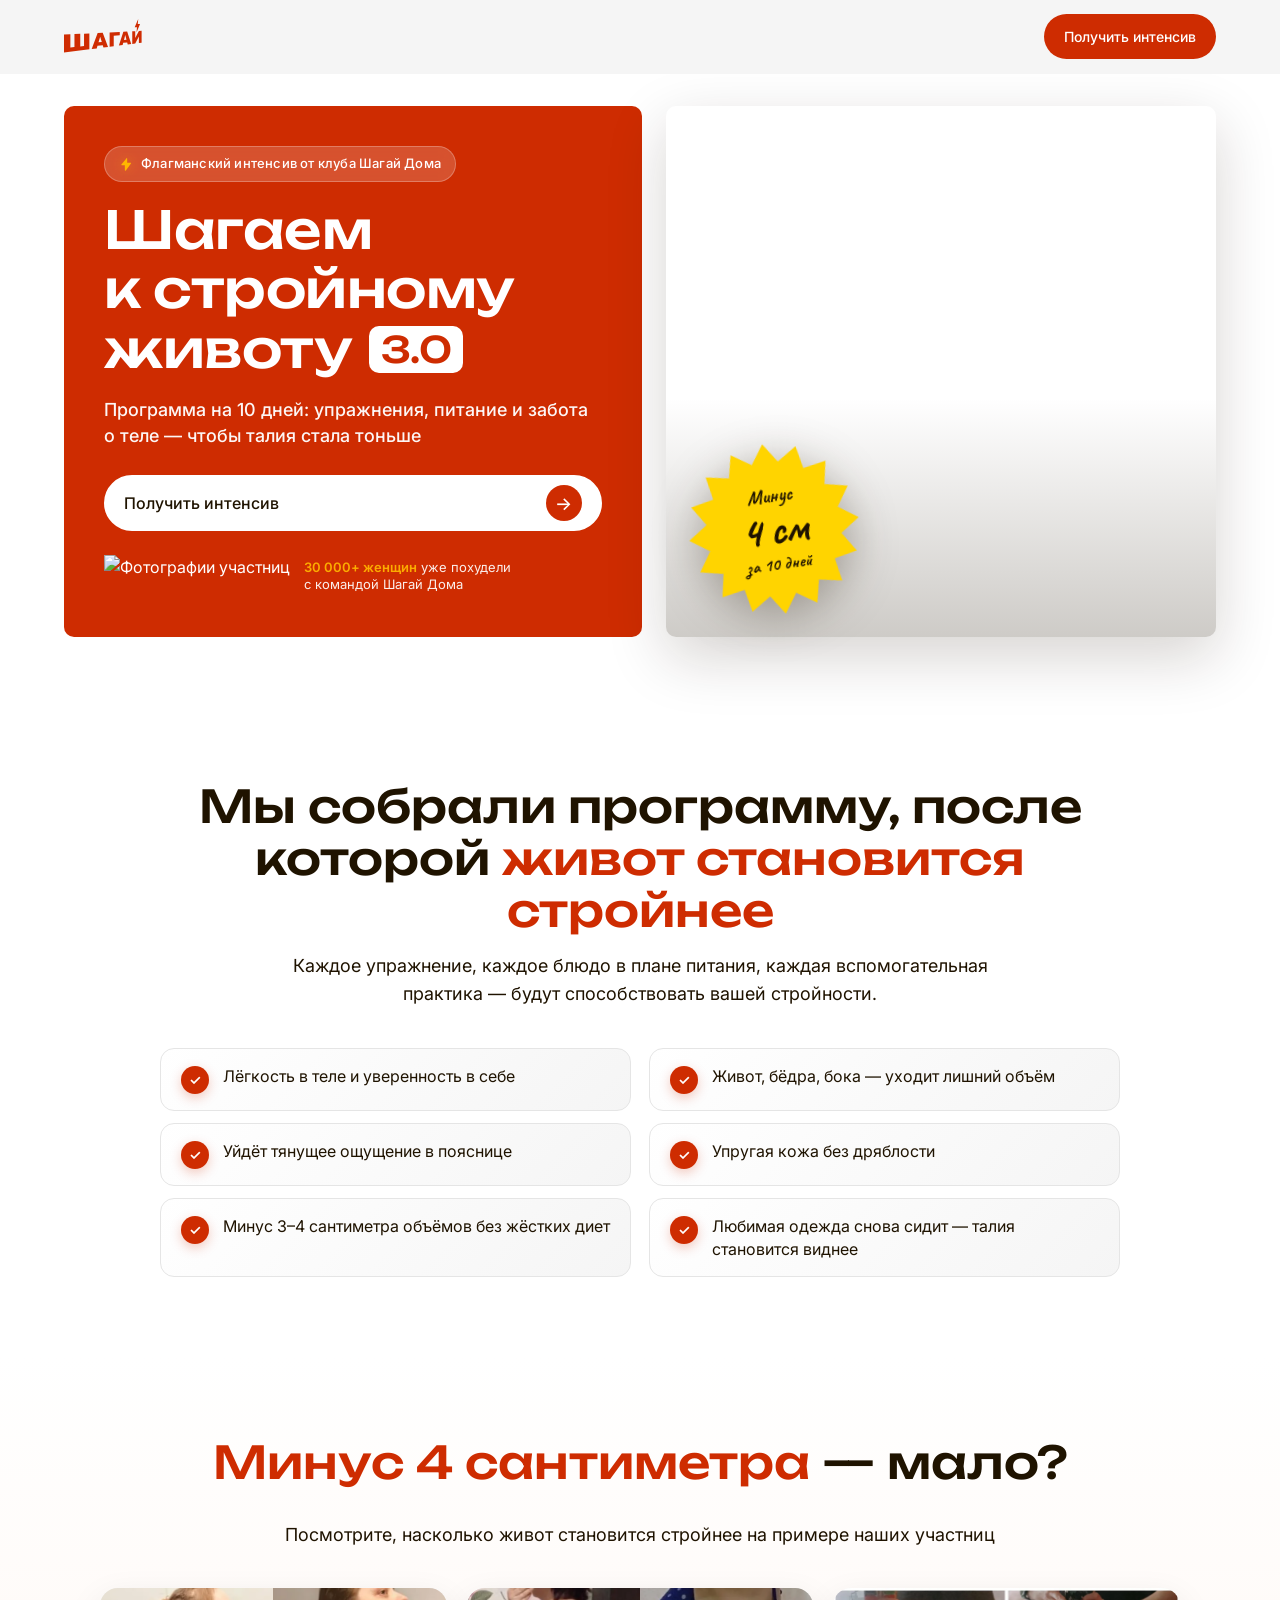
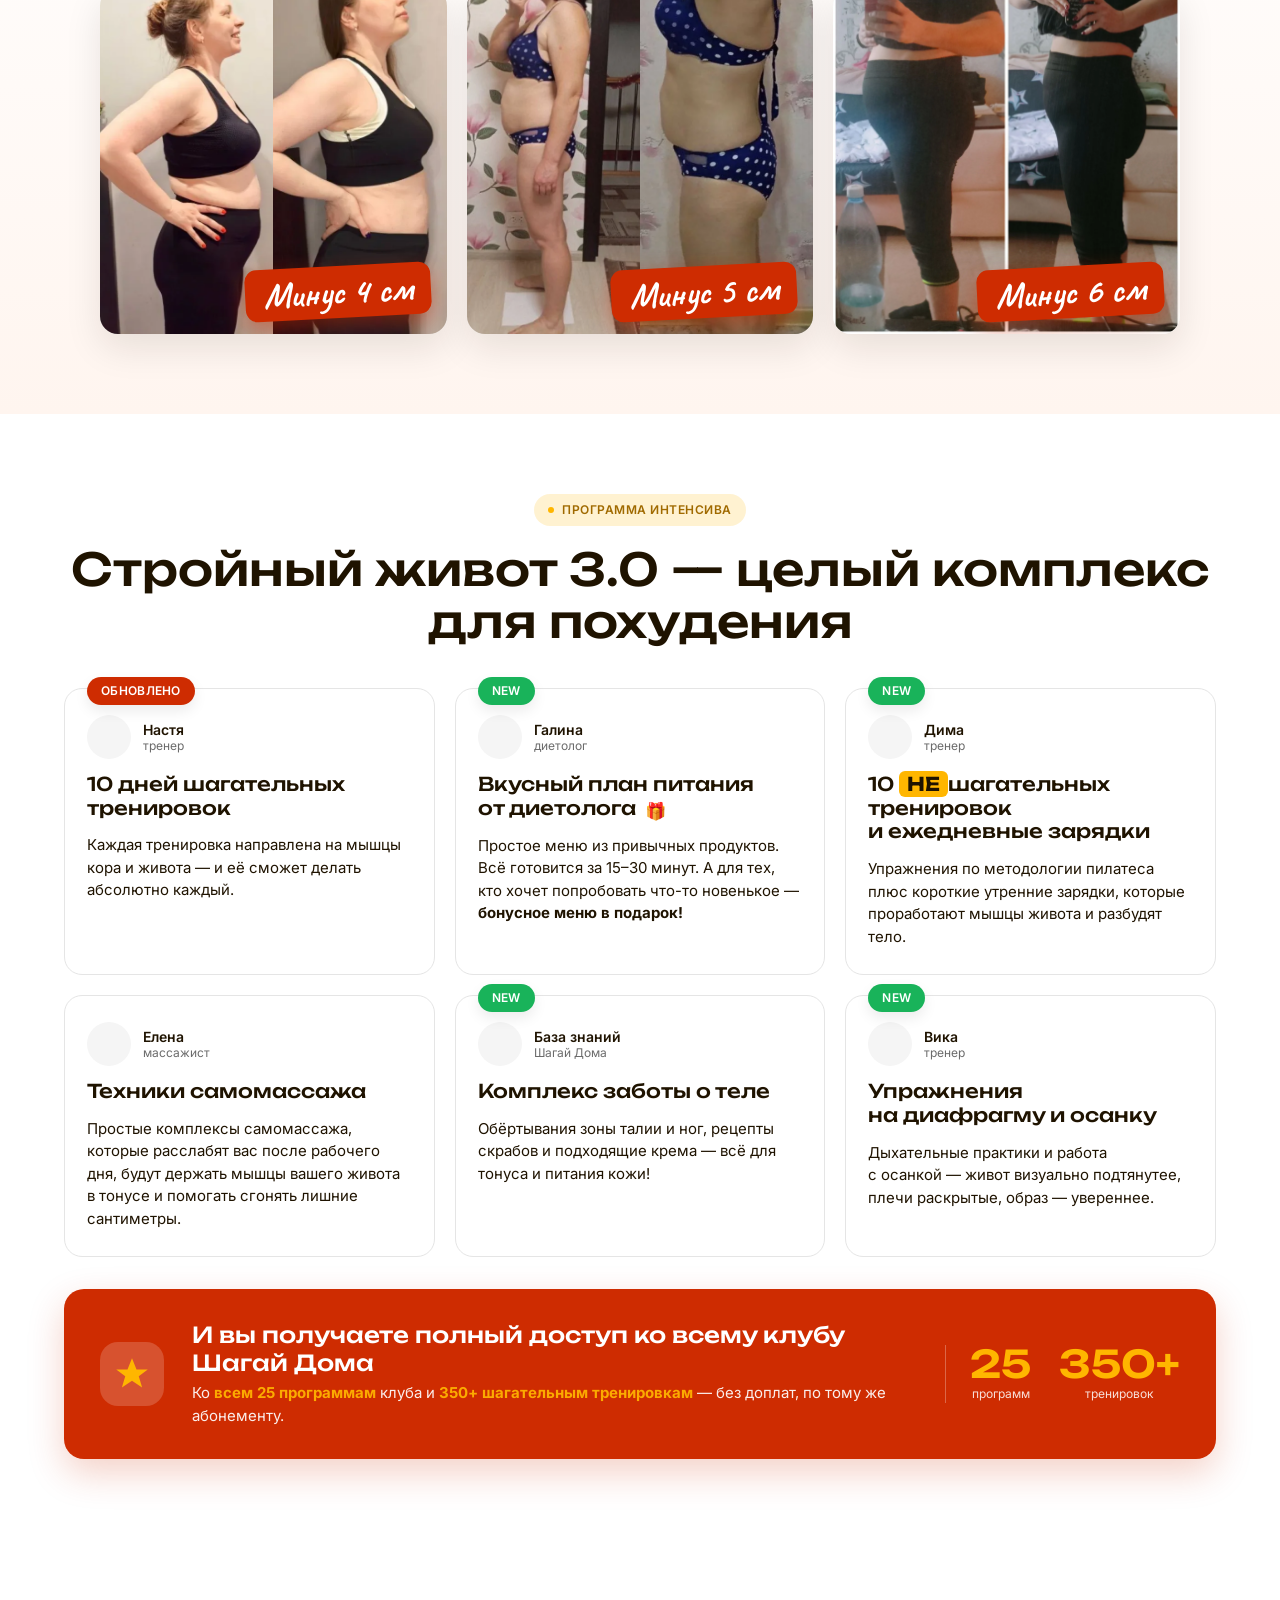
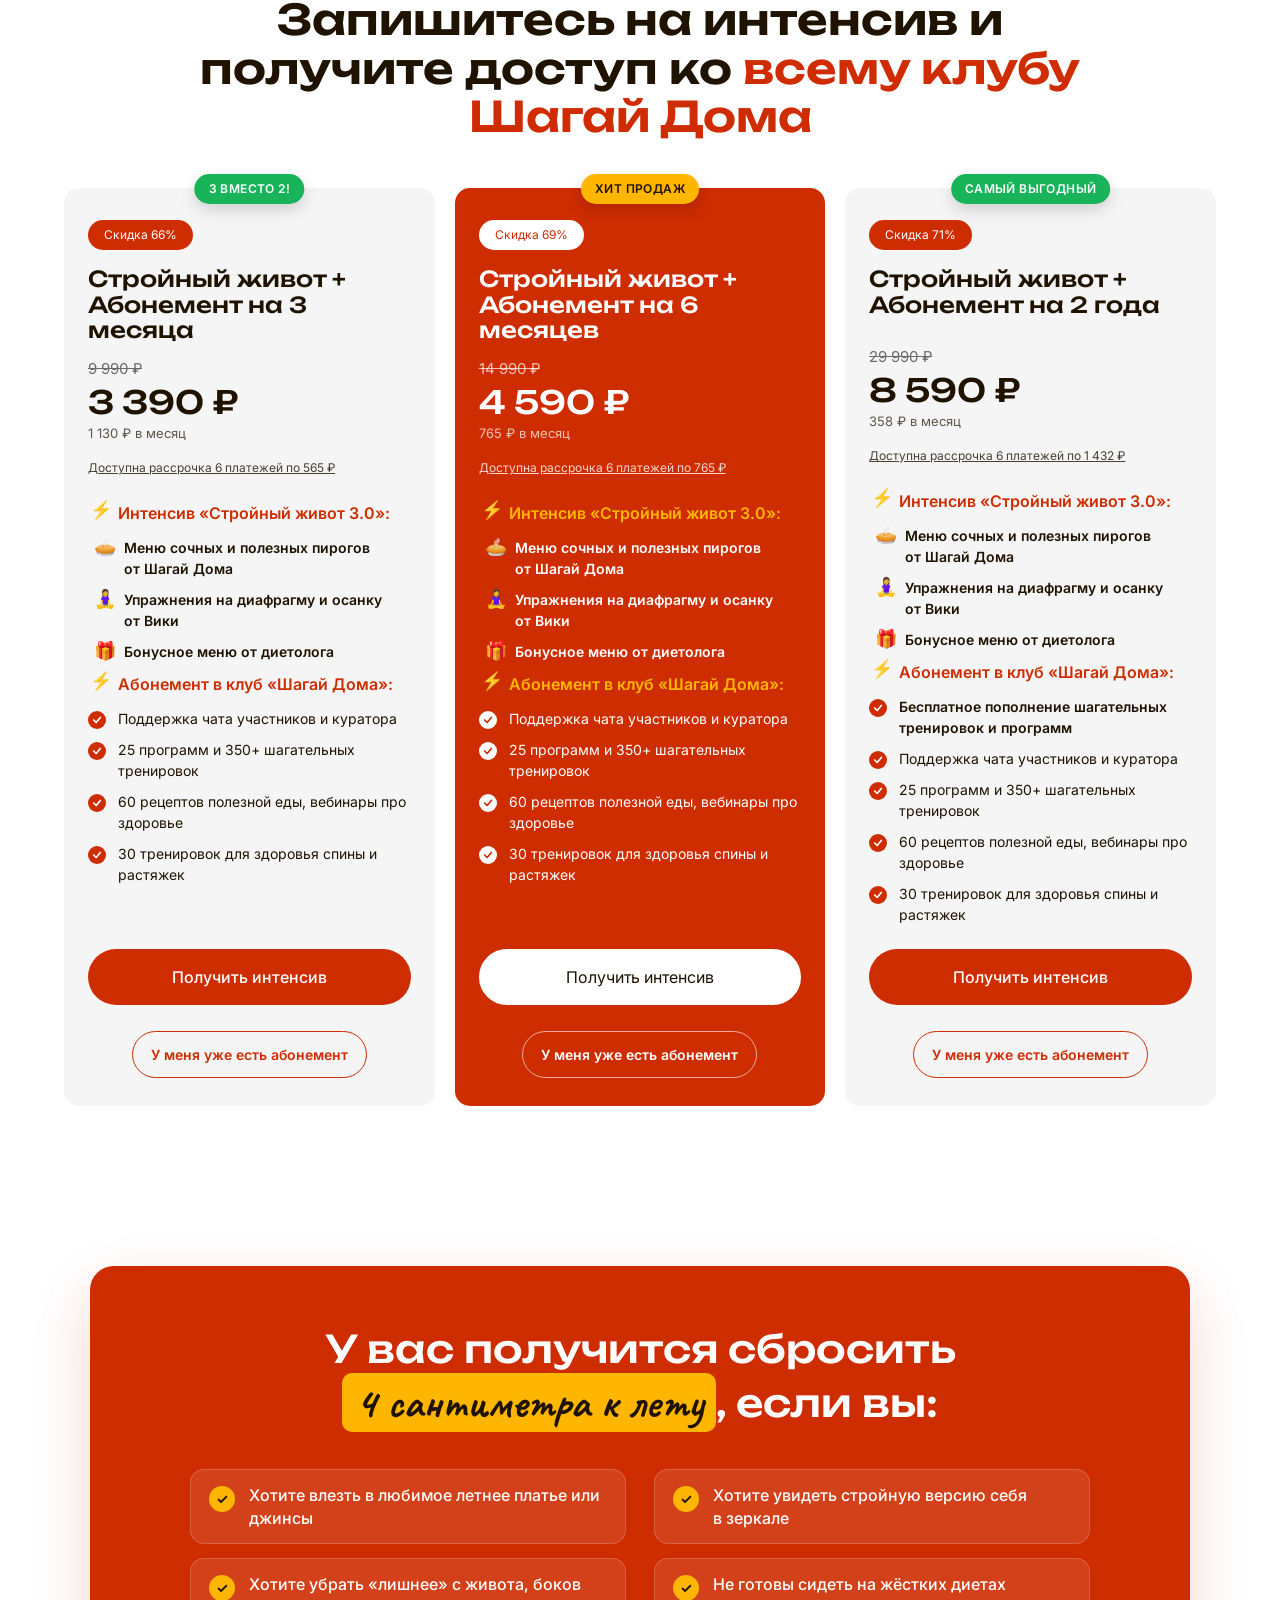
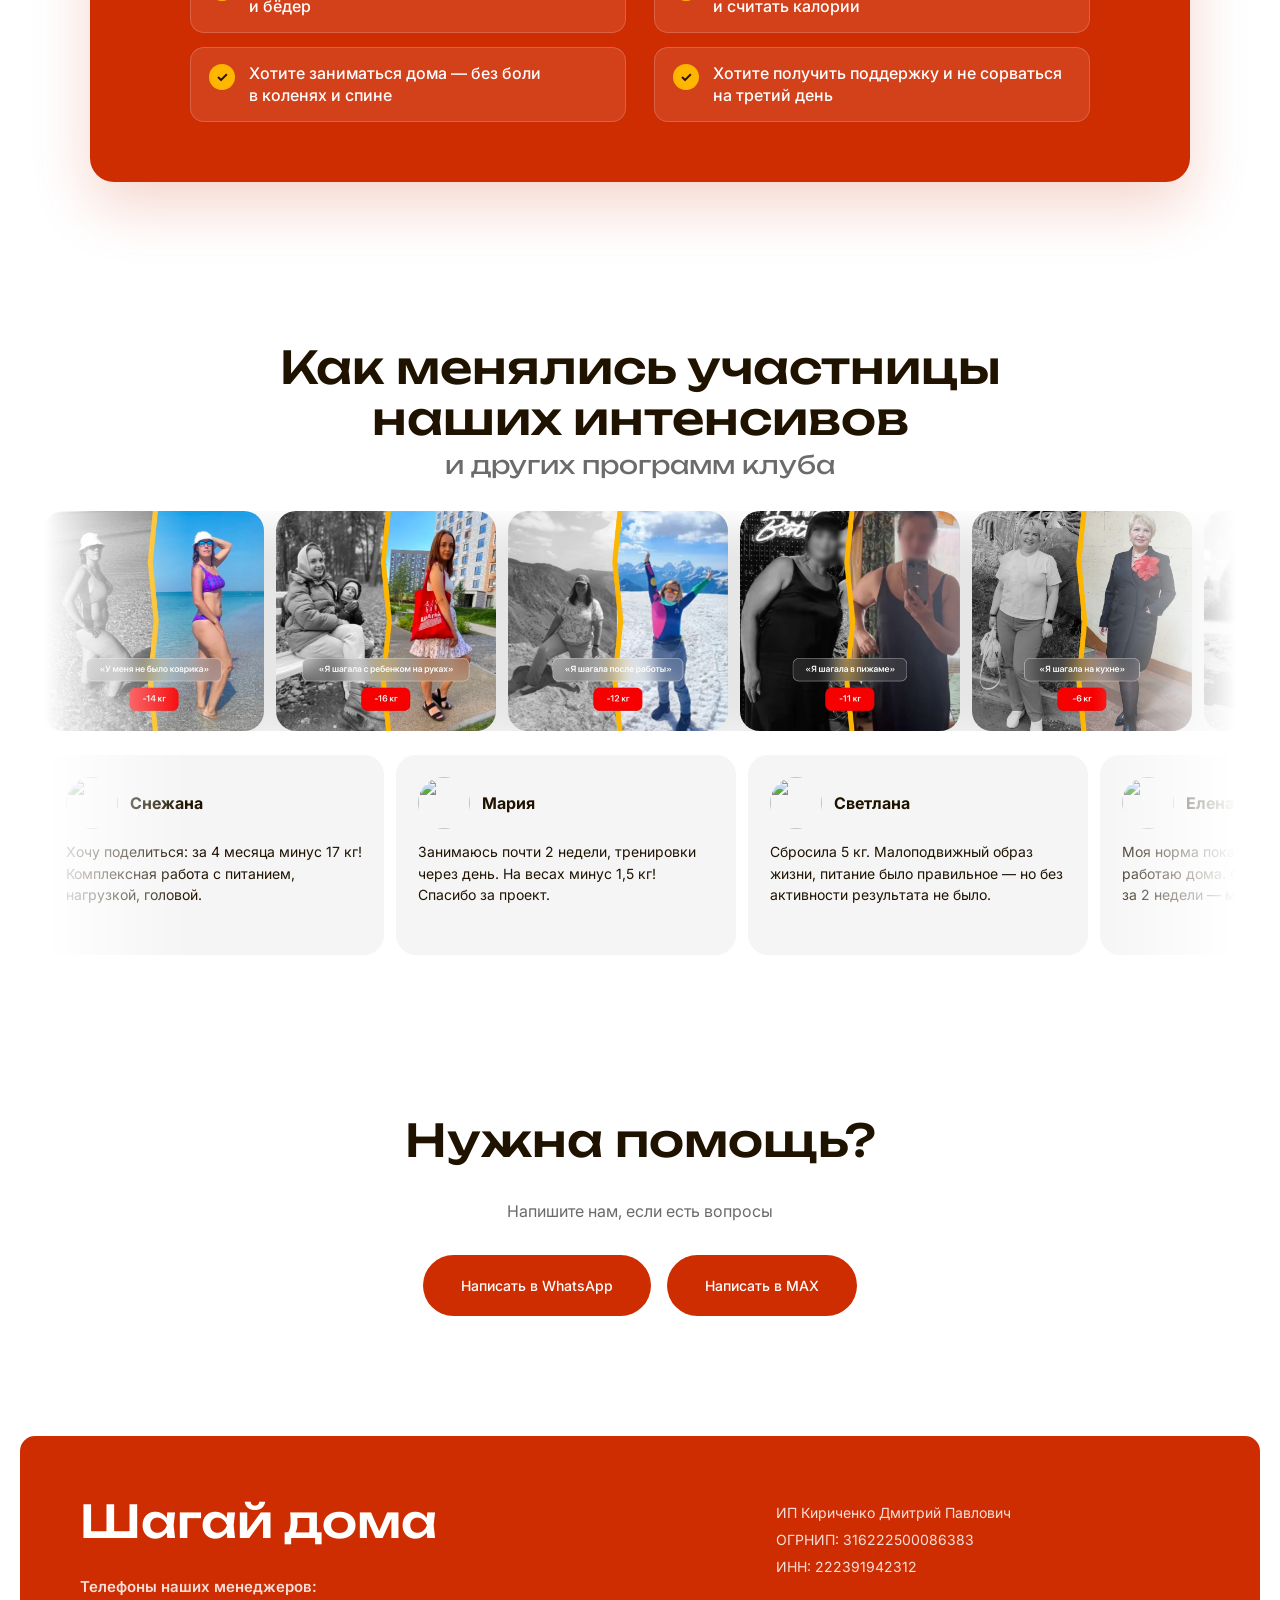
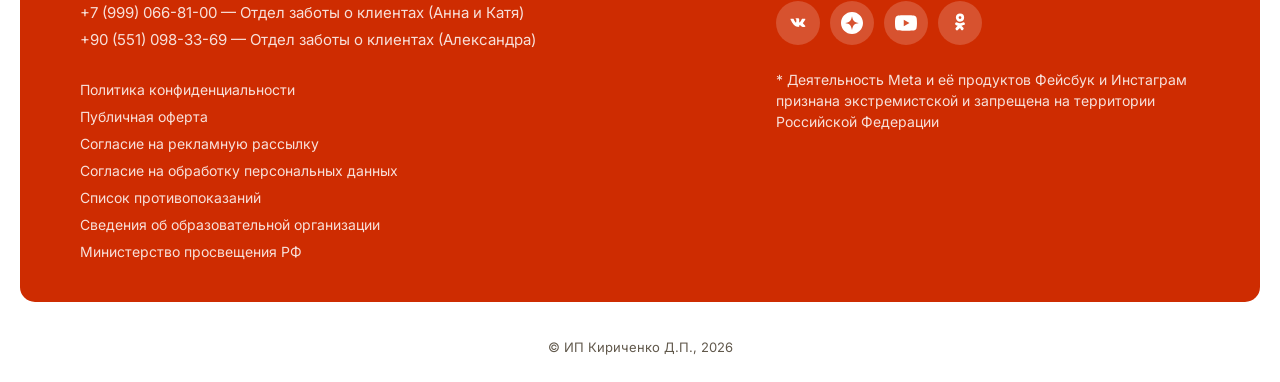
==== commit 5197fa08: "fix(hero): аватарки — единый strip-PNG со stepbystep Заменил 4 разрозненные аватарки (где был Дима) " ====
--- a/index.html
+++ b/index.html
@@ -25,7 +25,7 @@
   <!-- Preload hero-картинки — попадает в первый экран, ускоряет LCP -->
   <link rel="preload" as="image" href="https://static.tildacdn.com/tild3666-3131-4131-b165-646466333162/522A7887.jpg" fetchpriority="high" />
 
-  <link rel="stylesheet" href="styles.css?v=sj3-J" />
+  <link rel="stylesheet" href="styles.css?v=sj3-K" />
 </head>
 <body>
 
@@ -109,11 +109,8 @@
         </a>
 
         <div class="hero__social-proof">
-          <div class="hero__avatars">
-            <img src="https://static.tildacdn.com/tild3761-3533-4038-a635-633839303666/photo_2.jpg" alt="Настя" />
-            <img src="https://static.tildacdn.com/tild3835-3161-4263-b934-363437656239/photo_2024-04-08_201.jpeg" alt="Галина" />
-            <img src="https://static.tildacdn.com/tild6264-6363-4734-b762-373265613539/vika.jpg" alt="Вика" />
-            <img src="https://static.tildacdn.com/tild6662-3164-4936-b730-373766376132/_-fotor-bg-remover-2.png" alt="Елена" />
+          <div class="hero__avatars hero__avatars--strip">
+            <img src="https://optim.tildacdn.com/tild3533-3164-4761-b161-656464363663/-/resize/280x/-/format/webp/2.png.webp" alt="Фотографии участниц" />
           </div>
           <div class="hero__social-text">
             <strong>30&nbsp;000+ женщин</strong> уже похудели<br/>с&nbsp;командой Шагай Дома
--- a/styles.css
+++ b/styles.css
@@ -1290,6 +1290,21 @@
   background: #f5f5f5;
 }
 .hero__avatars img:first-child { margin-left: 0; }
+
+/* Полоска-strip из 6 аватарок одним PNG (со stepbystep) */
+.hero__avatars--strip {
+  display: block;
+  flex-shrink: 0;
+  height: 42px;
+}
+.hero__avatars--strip img {
+  width: auto;
+  height: 100%;
+  border-radius: 0;
+  border: 0;
+  margin: 0;
+  background: transparent;
+}
 .hero__social-text {
   font-size: 13px;
   line-height: 1.35;
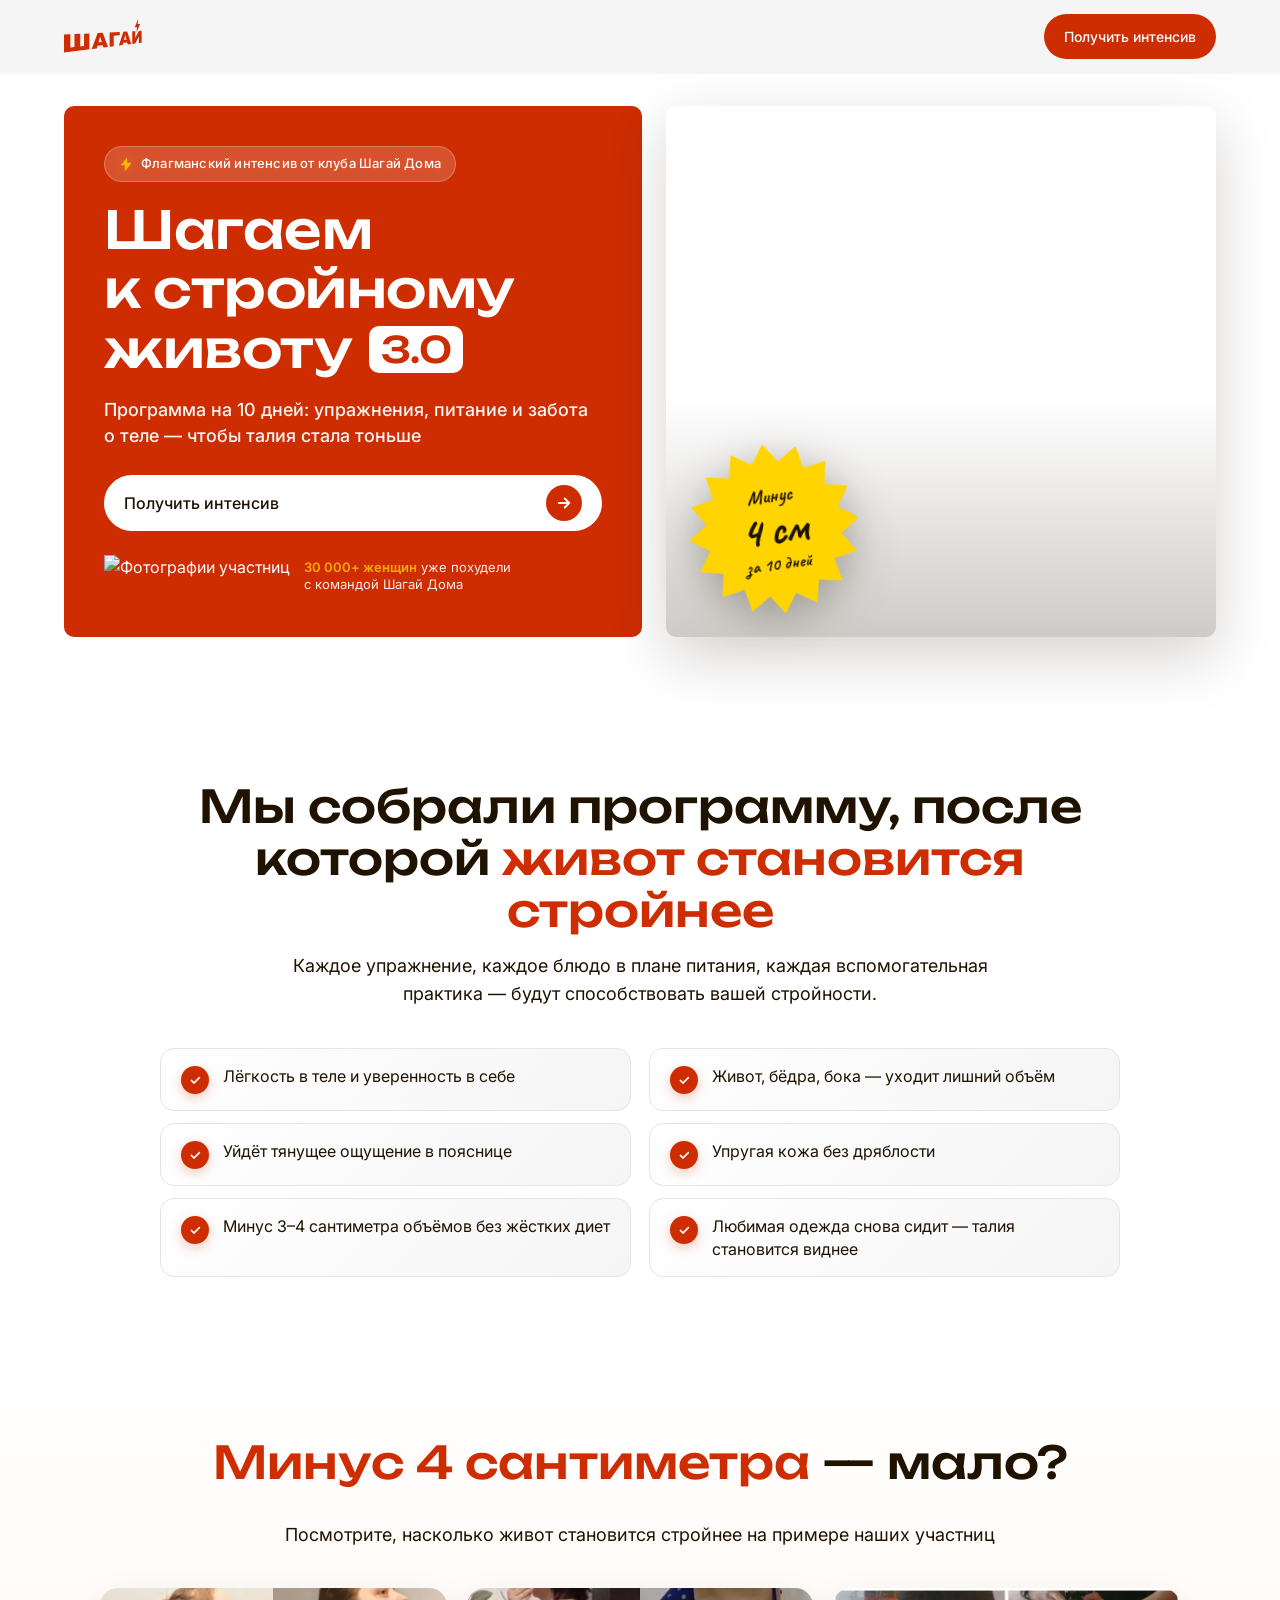
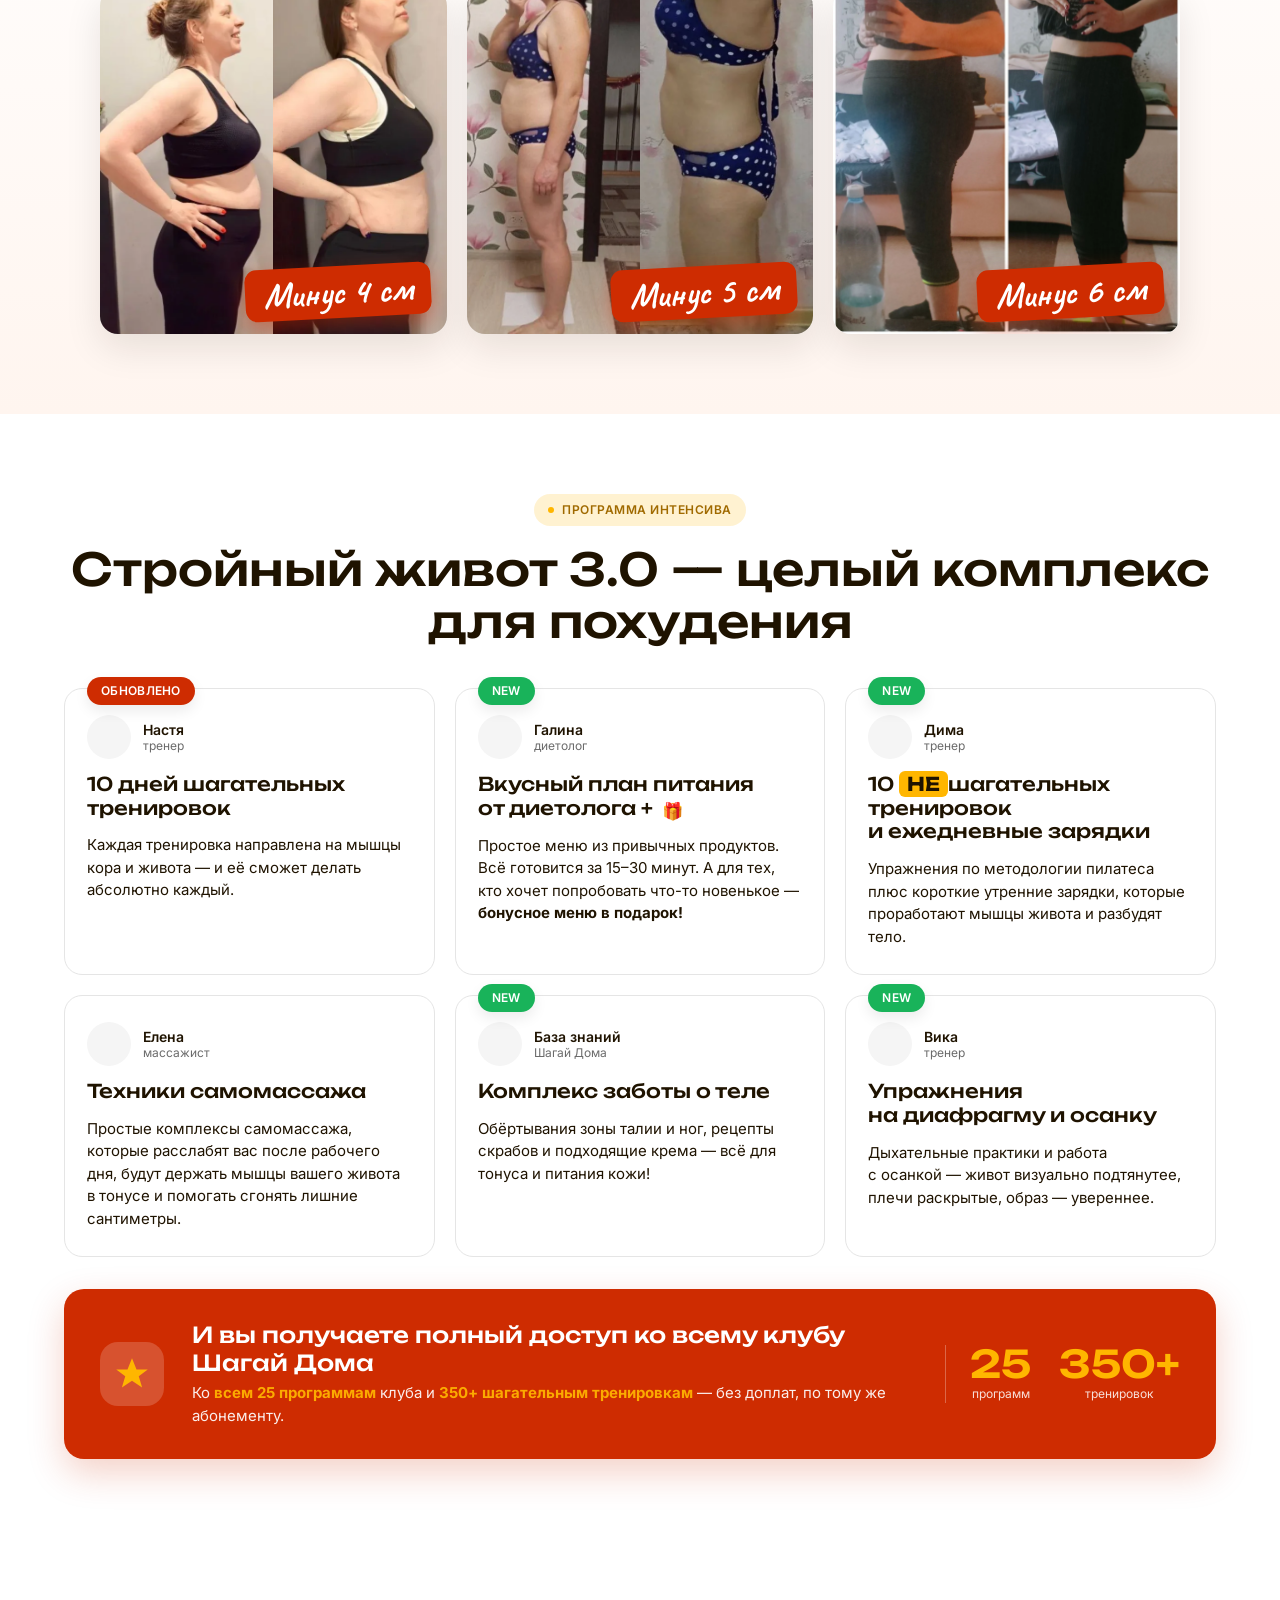
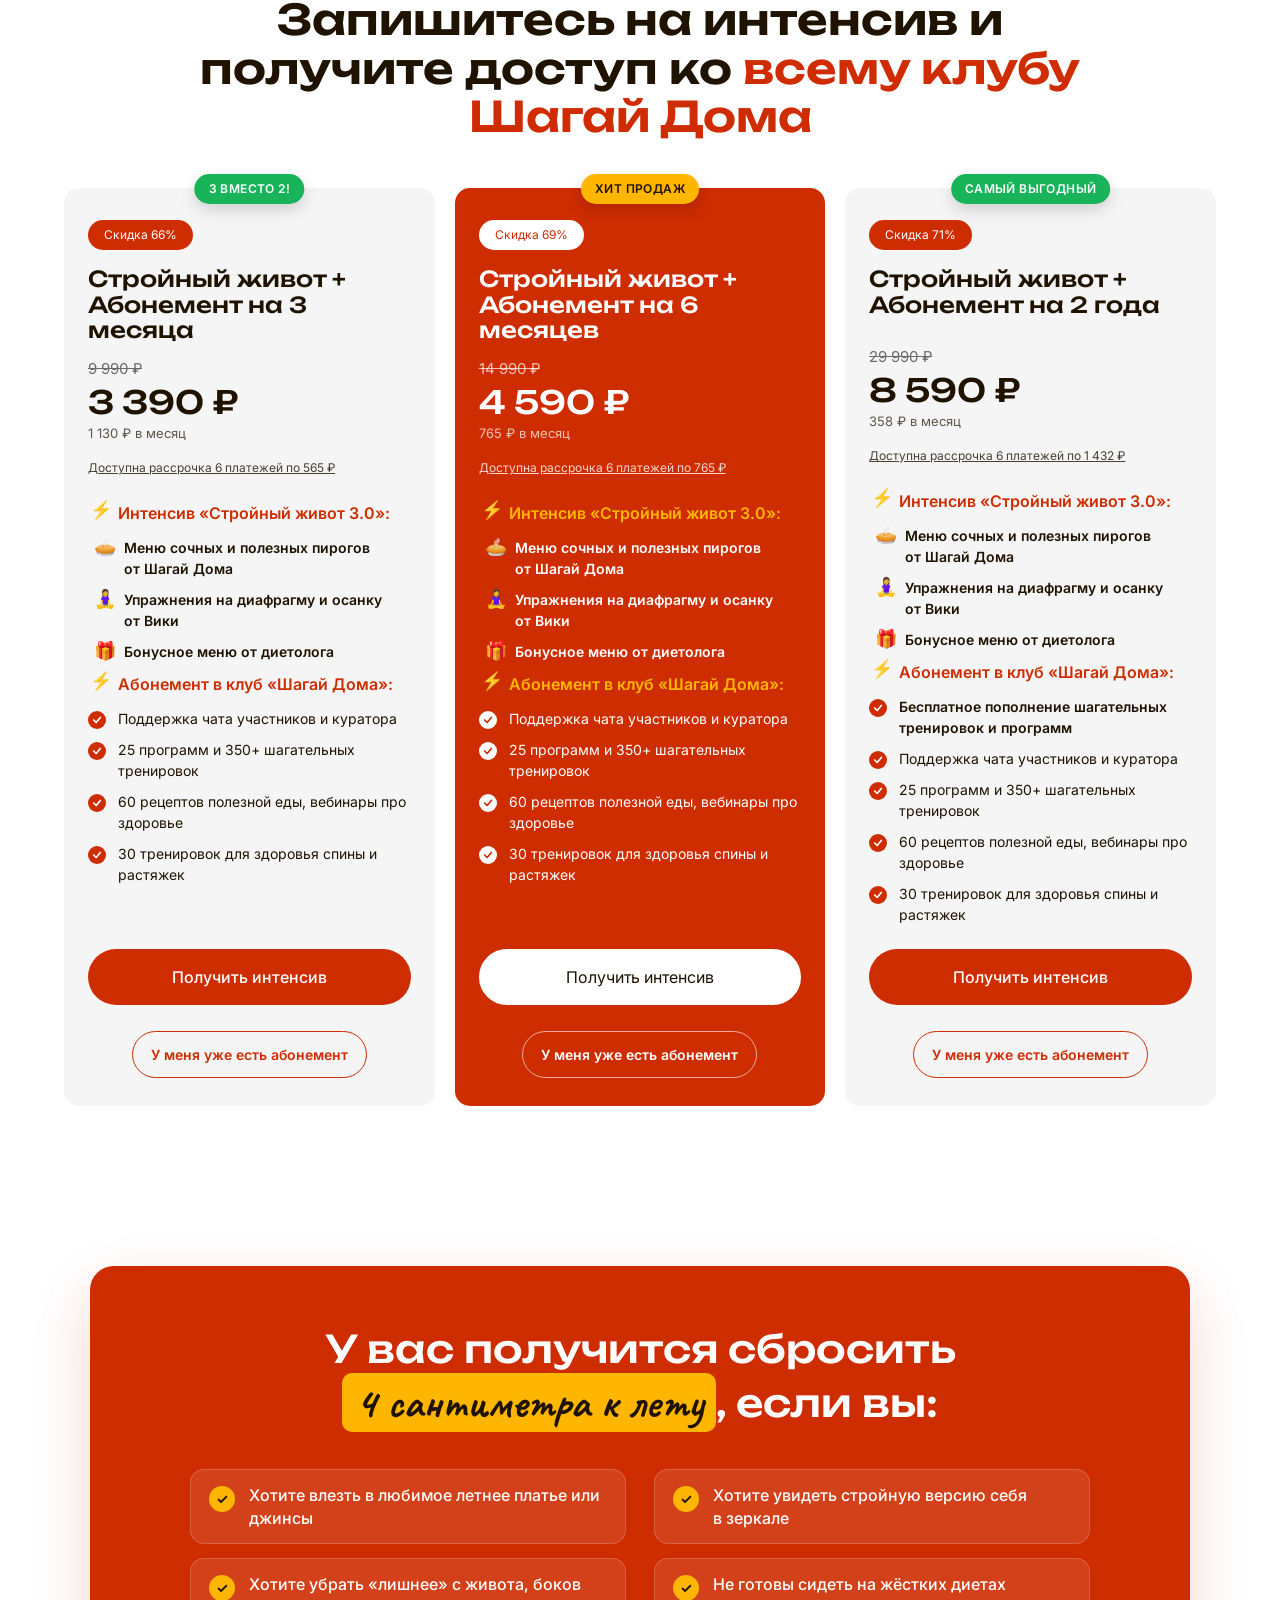
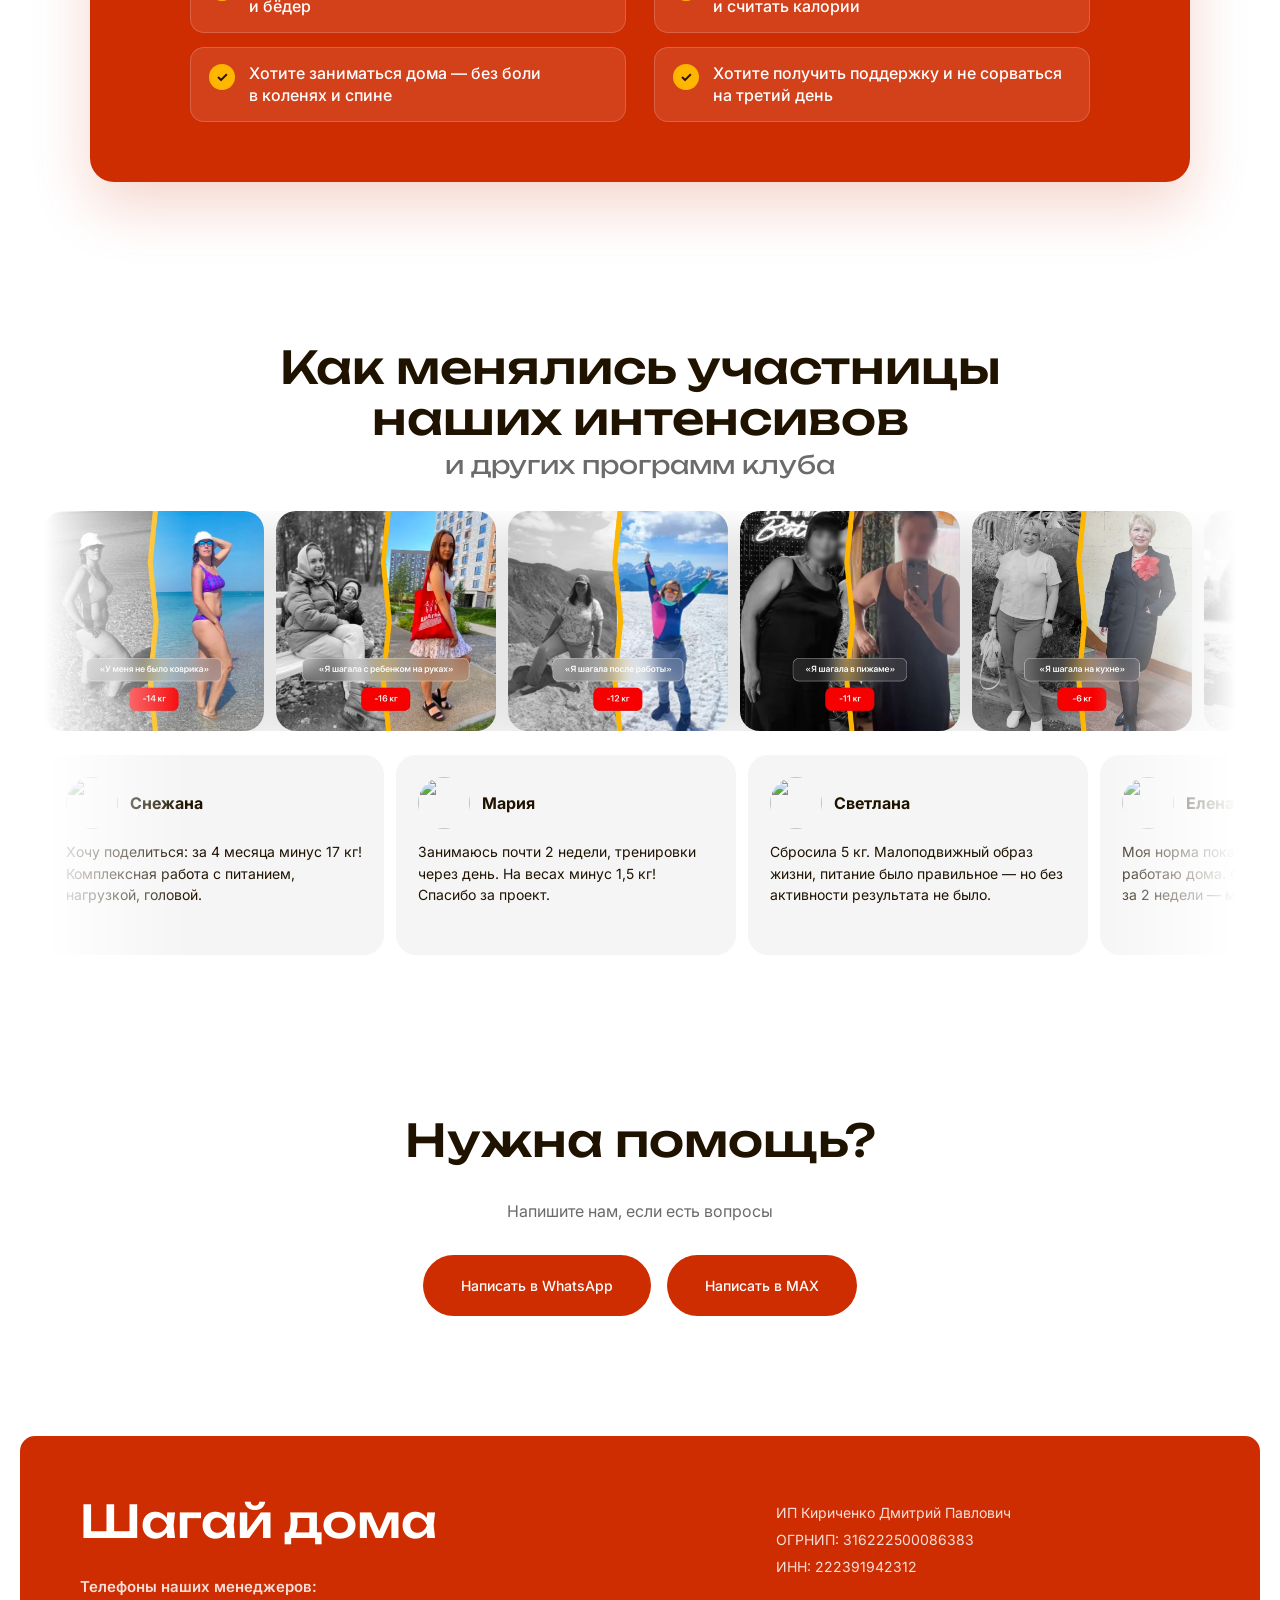
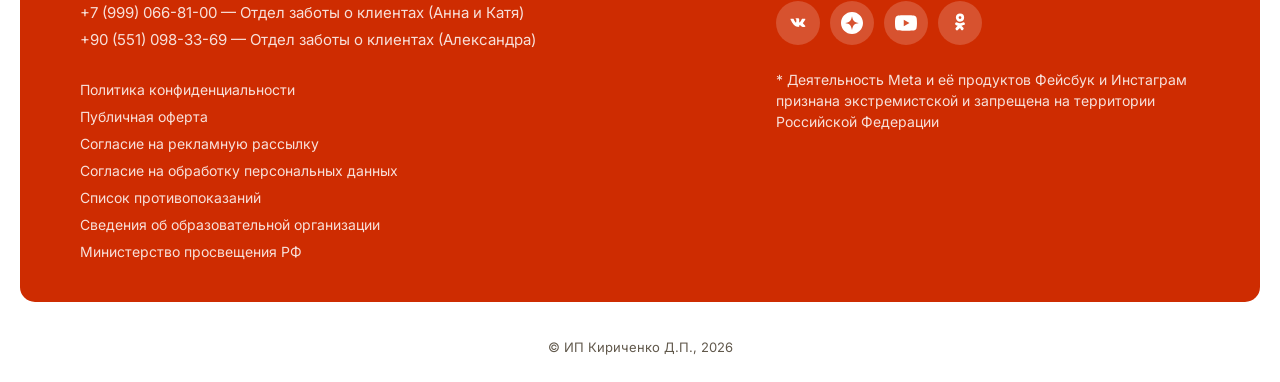
==== commit ed8ef1a4: "fix: + у Галины и центрированная SVG-стрелка в Hero CTA - Карточка Галины: 'Вкусный план питания от " ====
--- a/index.html
+++ b/index.html
@@ -25,7 +25,7 @@
   <!-- Preload hero-картинки — попадает в первый экран, ускоряет LCP -->
   <link rel="preload" as="image" href="https://static.tildacdn.com/tild3666-3131-4131-b165-646466333162/522A7887.jpg" fetchpriority="high" />
 
-  <link rel="stylesheet" href="styles.css?v=sj3-K" />
+  <link rel="stylesheet" href="styles.css?v=sj3-M" />
 </head>
 <body>
 
@@ -105,7 +105,9 @@
 
         <a href="#rates" class="btn btn--white btn--lg btn--block hero__cta">
           <span>Получить интенсив</span>
-          <span class="hero__cta-arrow">→</span>
+          <span class="hero__cta-arrow" aria-hidden="true">
+            <svg viewBox="0 0 24 24" width="18" height="18" fill="none" stroke="currentColor" stroke-width="2.5" stroke-linecap="round" stroke-linejoin="round"><line x1="5" y1="12" x2="19" y2="12"/><polyline points="13 6 19 12 13 18"/></svg>
+          </span>
         </a>
 
         <div class="hero__social-proof">
@@ -232,7 +234,7 @@
             <span>диетолог</span>
           </div>
         </div>
-        <h3>Вкусный план питания от&nbsp;диетолога <span class="complex-card__gift">🎁</span></h3>
+        <h3>Вкусный план питания от&nbsp;диетолога&nbsp;+ <span class="complex-card__gift">🎁</span></h3>
         <p>Простое меню из&nbsp;привычных продуктов. Всё готовится за&nbsp;15–30&nbsp;минут. А&nbsp;для тех, кто хочет попробовать что-то новенькое&nbsp;— <strong>бонусное меню в&nbsp;подарок!</strong></p>
       </article>
 
--- a/styles.css
+++ b/styles.css
@@ -97,16 +97,30 @@
 .btn--block { width: 100%; }
 
 .btn--primary { background: var(--color-primary); color: #fff; }
-.btn--primary:hover { background: var(--color-primary-hover); color: #1f1300; }
-
 .btn--white { background: #fff; color: var(--color-text); border-color: #fff; font-family: var(--font-b); font-weight: 400; }
-.btn--white:hover { background: var(--color-primary); color: #fff; border-color: var(--color-primary); }
-
 .btn--outline { background: transparent; color: var(--color-text); border-color: var(--color-discount); }
-.btn--outline:hover { background: var(--color-primary); border-color: var(--color-primary); color: #fff; }
-
 .btn--outline-white { background: transparent; color: #fff; border-color: #fff; }
-.btn--outline-white:hover { background: #fff; color: var(--color-primary); }
+
+/* Жёлтый hover/нажатие — единый стиль для всех CTA */
+@media (hover: hover) {
+  .btn--primary:hover,
+  .btn--white:hover,
+  .btn--outline:hover,
+  .btn--outline-white:hover {
+    background: var(--color-primary-hover);
+    color: #1f1300;
+    border-color: var(--color-primary-hover);
+  }
+}
+/* На мобилке :active + :focus — чтобы жёлтое срабатывало по тапу */
+.btn--primary:active, .btn--primary:focus,
+.btn--white:active, .btn--white:focus,
+.btn--outline:active, .btn--outline:focus,
+.btn--outline-white:active, .btn--outline-white:focus {
+  background: var(--color-primary-hover);
+  color: #1f1300;
+  border-color: var(--color-primary-hover);
+}
 
 /* ======================== HEADER =============================== */
 .header {
@@ -876,13 +890,39 @@
   text-decoration: none;
   transition: background .15s, color .15s;
 }
-.rate-card__alt-link:hover { background: var(--color-primary); color: #fff; }
-/* На красном (featured) тарифе — белая обводка */
+/* Жёлтый ховер/нажатие */
+@media (hover: hover) {
+  .rate-card__alt-link:hover {
+    background: var(--color-primary-hover);
+    color: #1f1300;
+    border-color: var(--color-primary-hover);
+  }
+}
+.rate-card__alt-link:active,
+.rate-card__alt-link:focus {
+  background: var(--color-primary-hover);
+  color: #1f1300;
+  border-color: var(--color-primary-hover);
+}
+
+/* На красном (featured) тарифе — белая обводка по умолчанию, жёлтая на ховере */
 .rate-card__alt-link--on-red {
   color: #fff;
   border-color: rgba(255,255,255,0.6);
 }
-.rate-card__alt-link--on-red:hover { background: #fff; color: var(--color-primary); border-color: #fff; }
+@media (hover: hover) {
+  .rate-card__alt-link--on-red:hover {
+    background: var(--color-primary-hover);
+    color: #1f1300;
+    border-color: var(--color-primary-hover);
+  }
+}
+.rate-card__alt-link--on-red:active,
+.rate-card__alt-link--on-red:focus {
+  background: var(--color-primary-hover);
+  color: #1f1300;
+  border-color: var(--color-primary-hover);
+}
 .rate-card__price { display: flex; flex-direction: column; gap: 4px; }
 .rate-card__old {
   text-decoration: line-through;
@@ -1258,12 +1298,14 @@
   font-size: 18px;
   transition: transform .2s, background .2s;
 }
-/* Hover-эффект только на устройствах с настоящим hover (десктоп с мышкой).
-   На мобилке iOS Safari иначе залипает :hover после тапа и перебивает :active. */
+/* Hover на десктопе + active/focus на мобилке — стрелка-кружок жёлтая */
 @media (hover: hover) {
-  .hero__cta:hover .hero__cta-arrow { transform: translateX(4px); background: #1f1300; }
-}
-/* При нажатии — жёлтый круг (как на баннере) */
+  .hero__cta:hover .hero__cta-arrow {
+    transform: translateX(4px);
+    background: #FFB600;
+    color: #1f1300;
+  }
+}
 .hero__cta:active .hero__cta-arrow,
 .hero__cta:focus .hero__cta-arrow {
   background: #FFB600 !important;
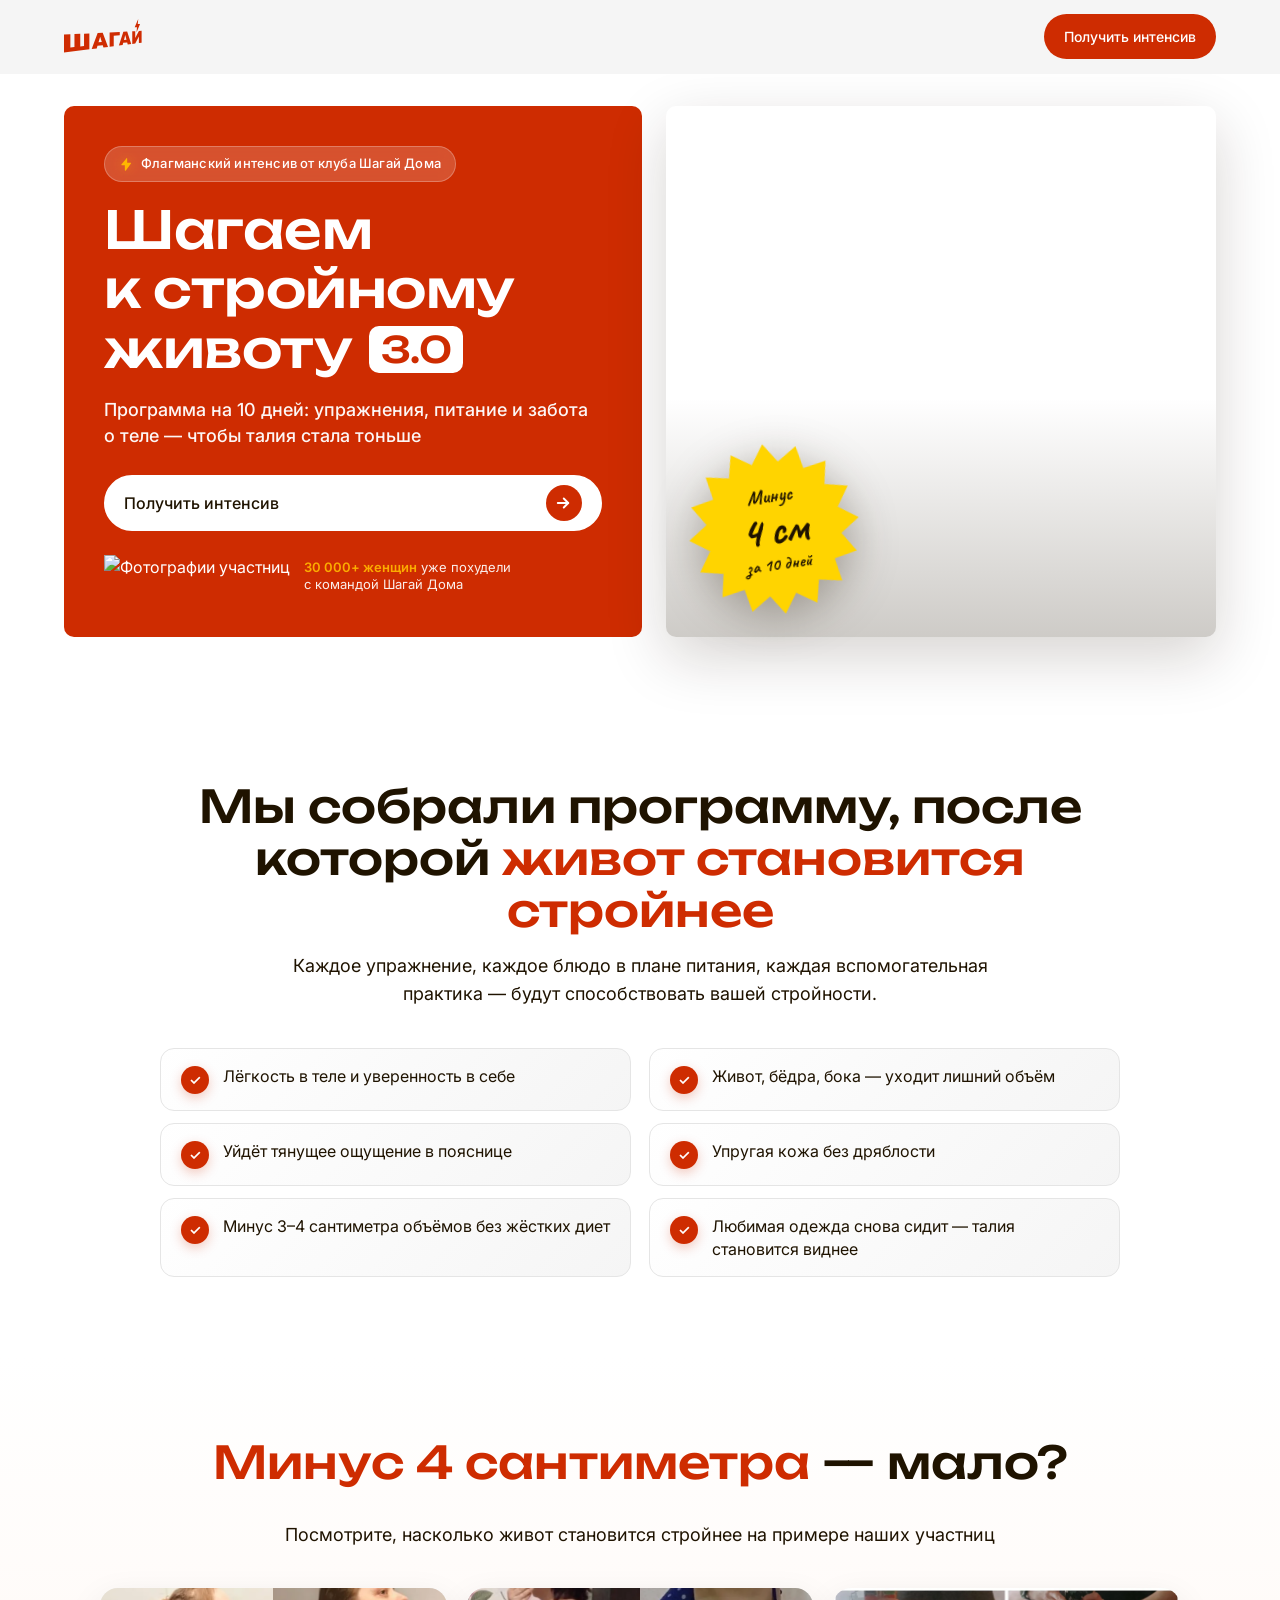
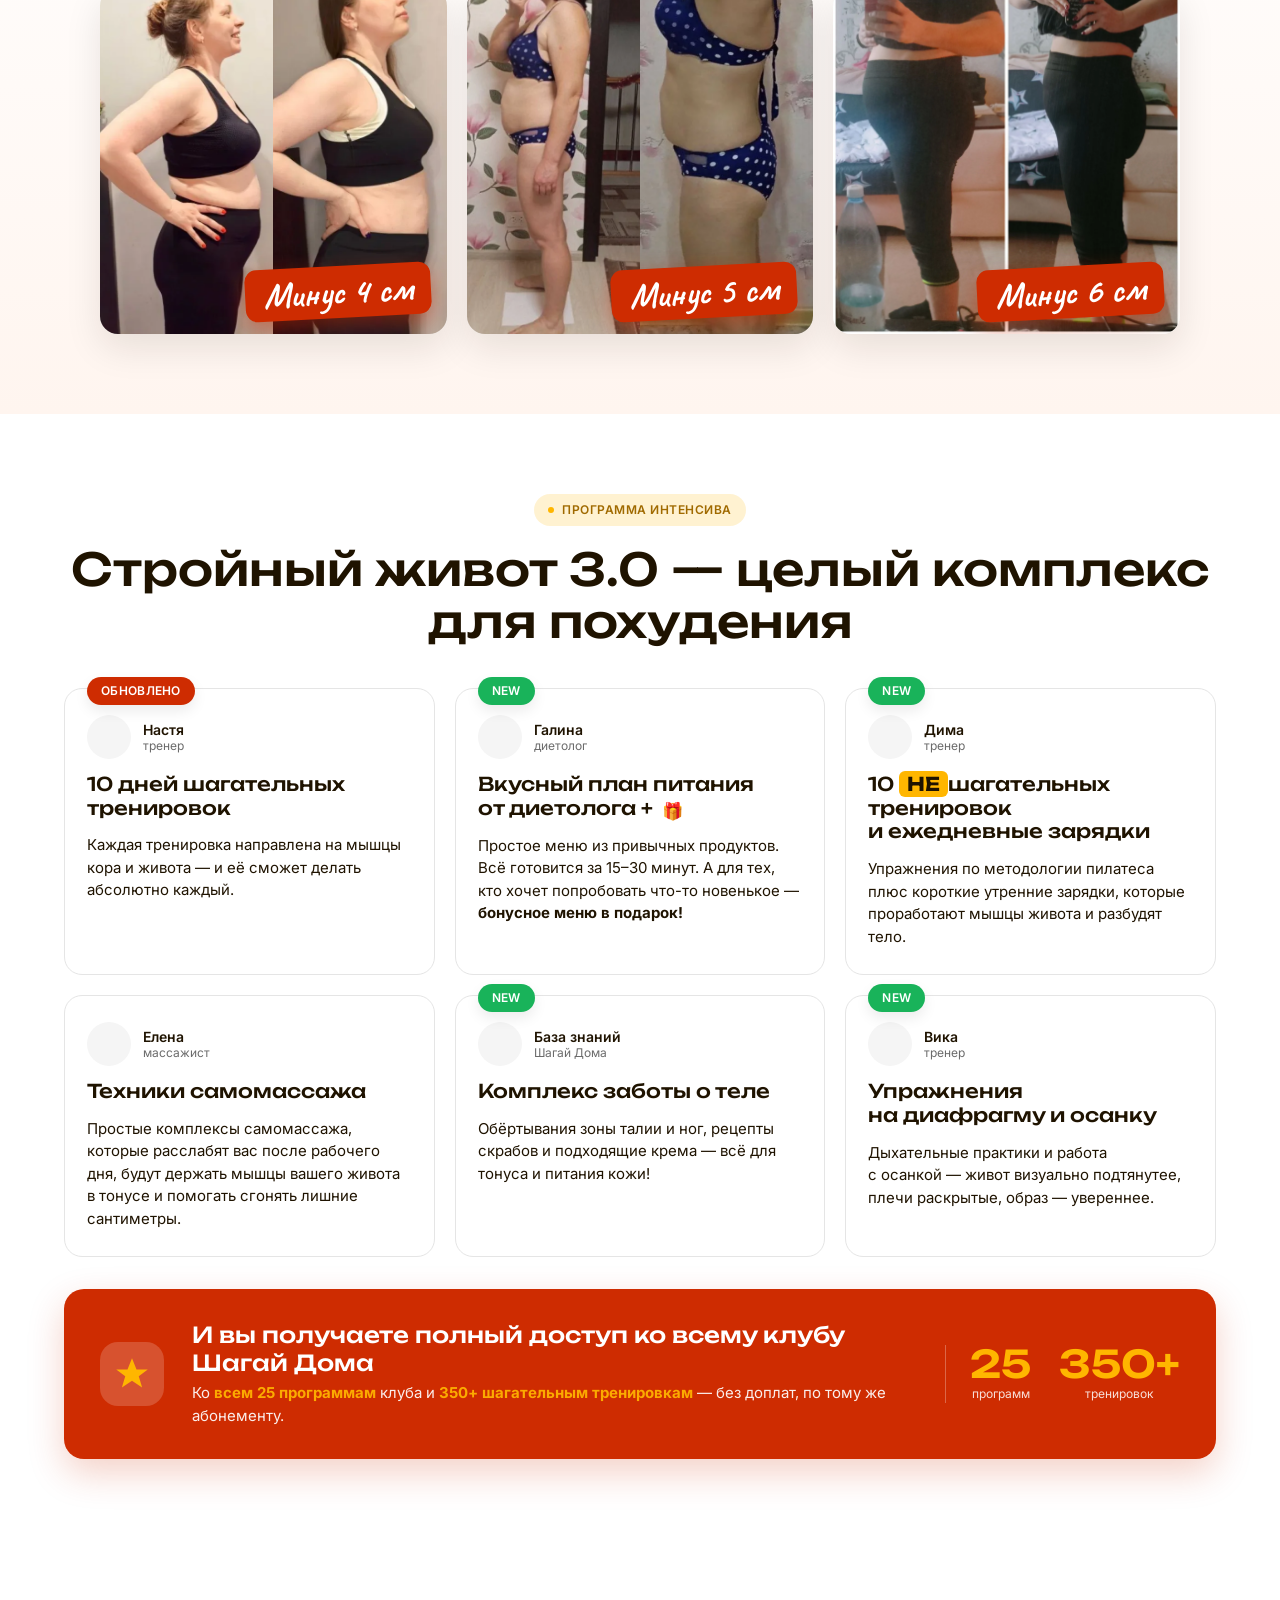
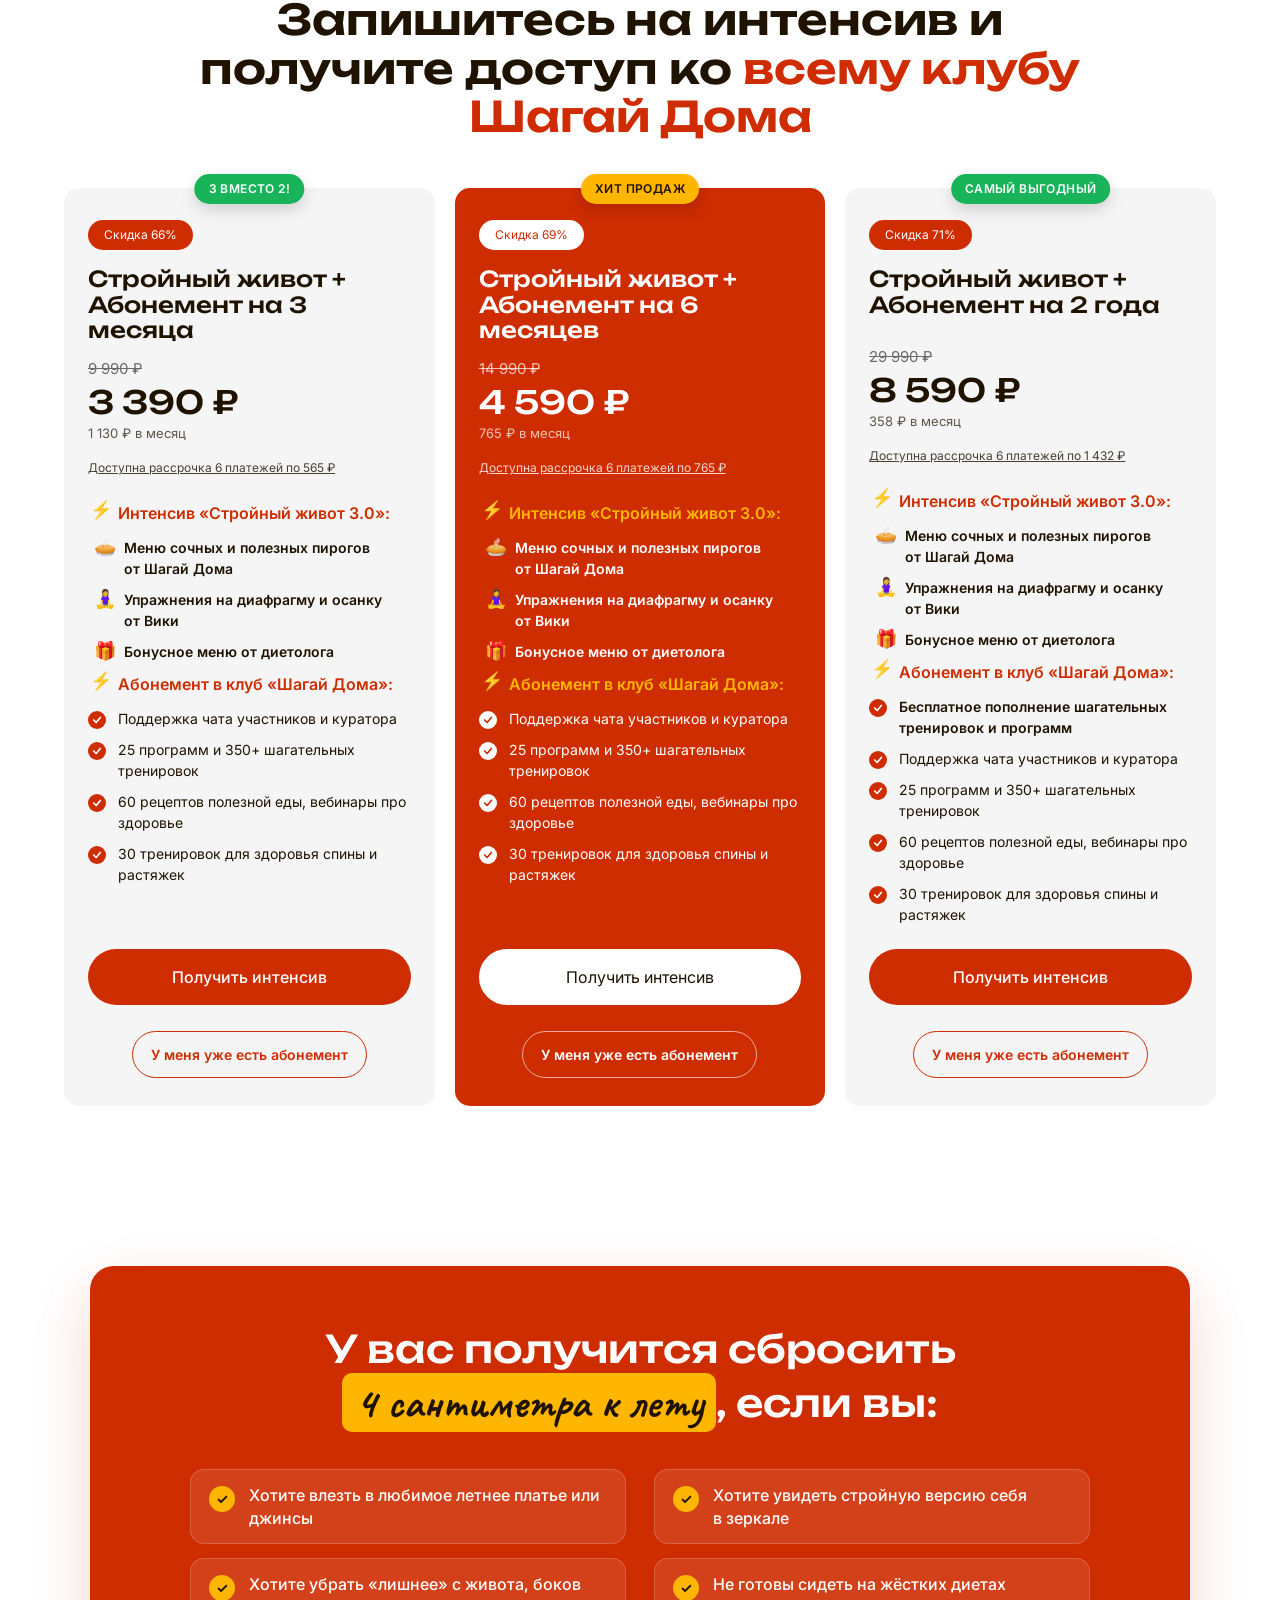
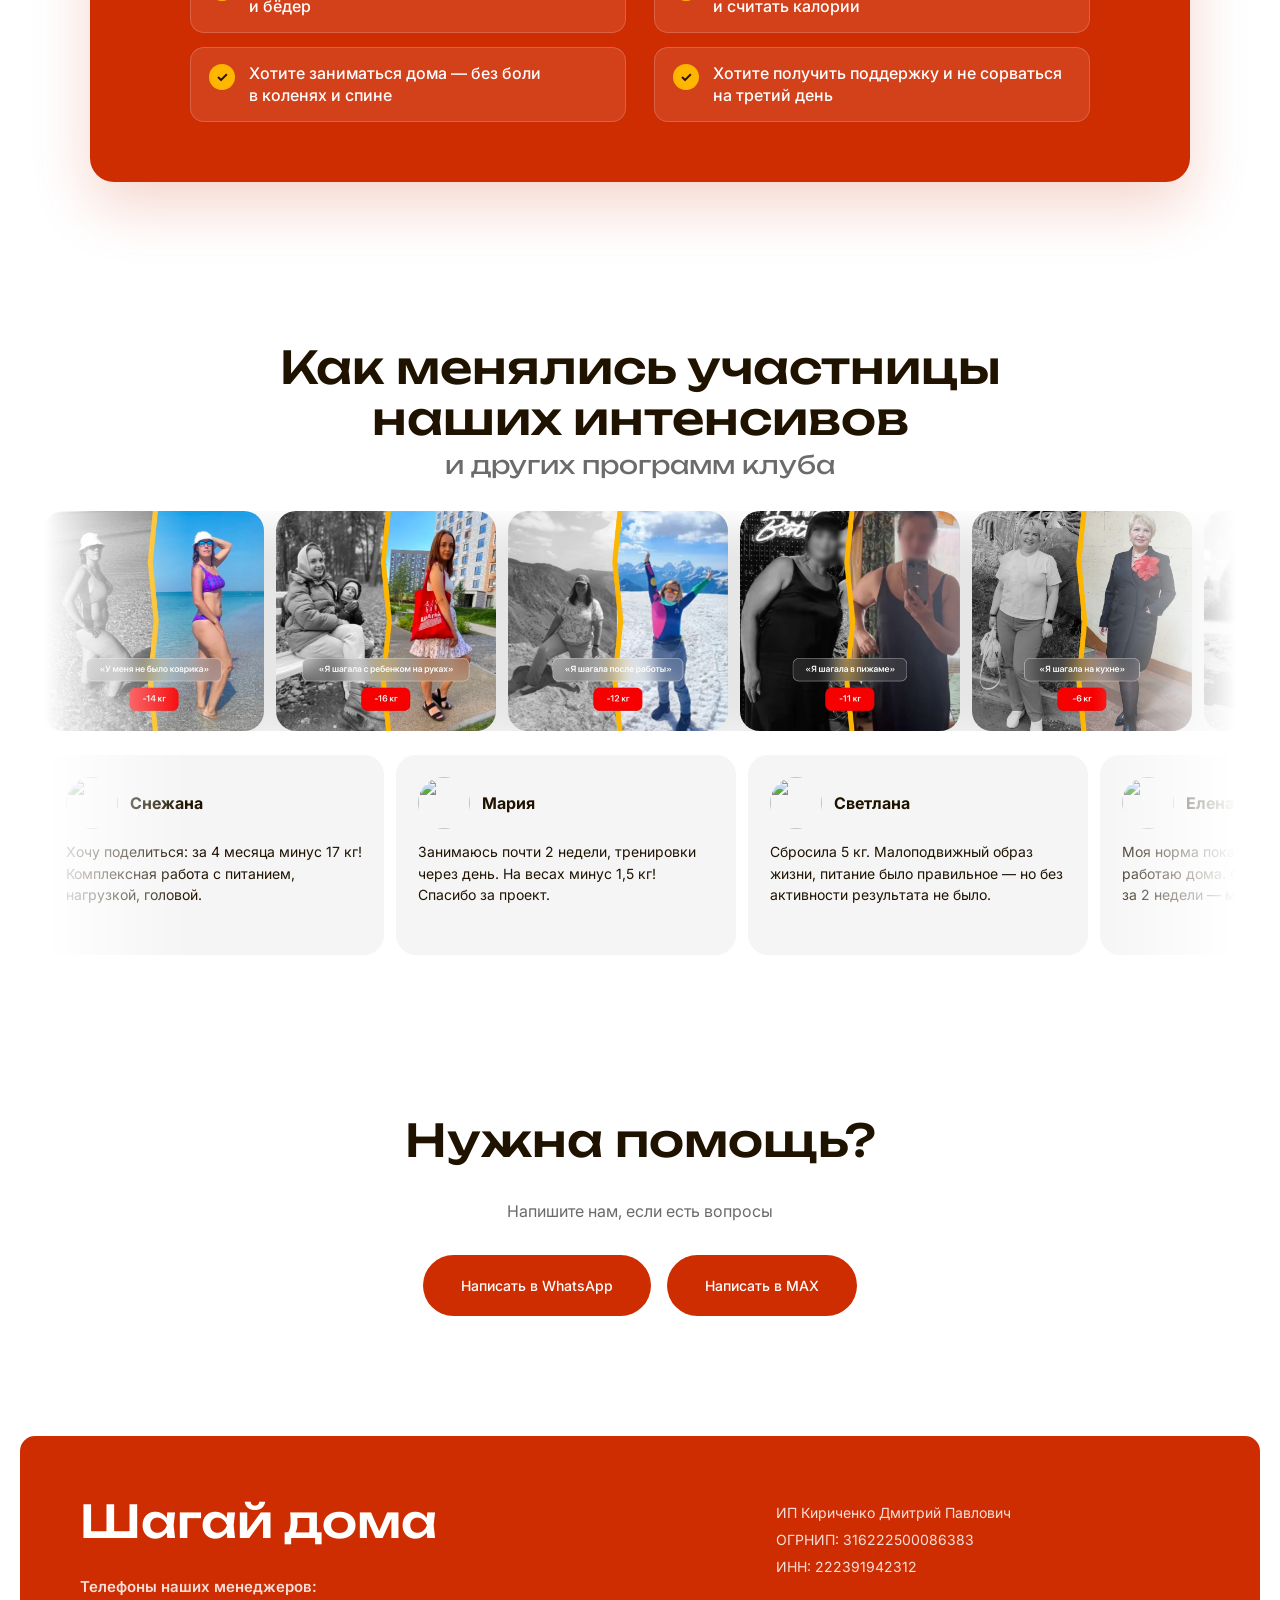
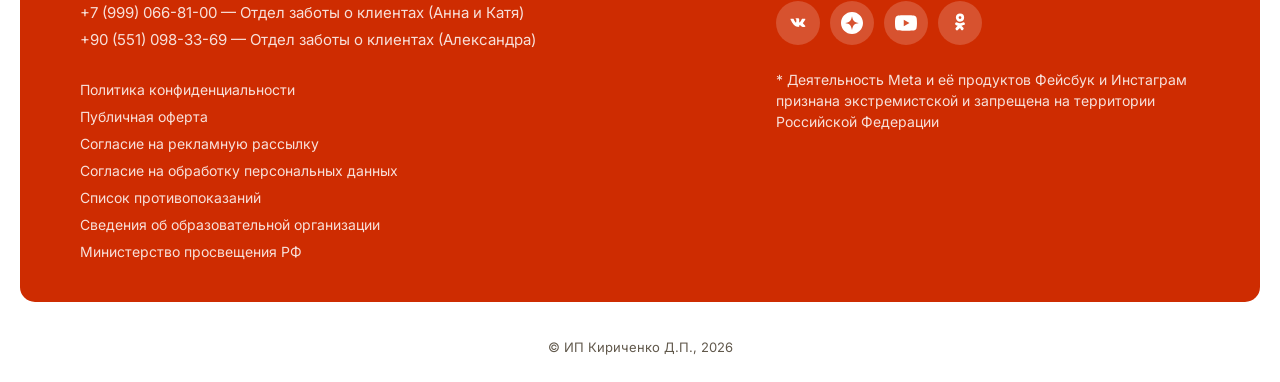
==== commit 8a2019fa: "fix(hero): оптическое центрирование SVG-стрелки Геометрически стрелка была центрирована (9px отступ " ====
--- a/index.html
+++ b/index.html
@@ -25,7 +25,7 @@
   <!-- Preload hero-картинки — попадает в первый экран, ускоряет LCP -->
   <link rel="preload" as="image" href="https://static.tildacdn.com/tild3666-3131-4131-b165-646466333162/522A7887.jpg" fetchpriority="high" />
 
-  <link rel="stylesheet" href="styles.css?v=sj3-M" />
+  <link rel="stylesheet" href="styles.css?v=sj3-N" />
 </head>
 <body>
 
--- a/styles.css
+++ b/styles.css
@@ -1296,7 +1296,12 @@
   align-items: center;
   justify-content: center;
   font-size: 18px;
+  line-height: 0;
   transition: transform .2s, background .2s;
+}
+.hero__cta-arrow svg {
+  display: block;
+  margin-left: -2px;  /* оптическая корректировка: тяжёлый арроухед справа визуально тянет вправо */
 }
 /* Hover на десктопе + active/focus на мобилке — стрелка-кружок жёлтая */
 @media (hover: hover) {
